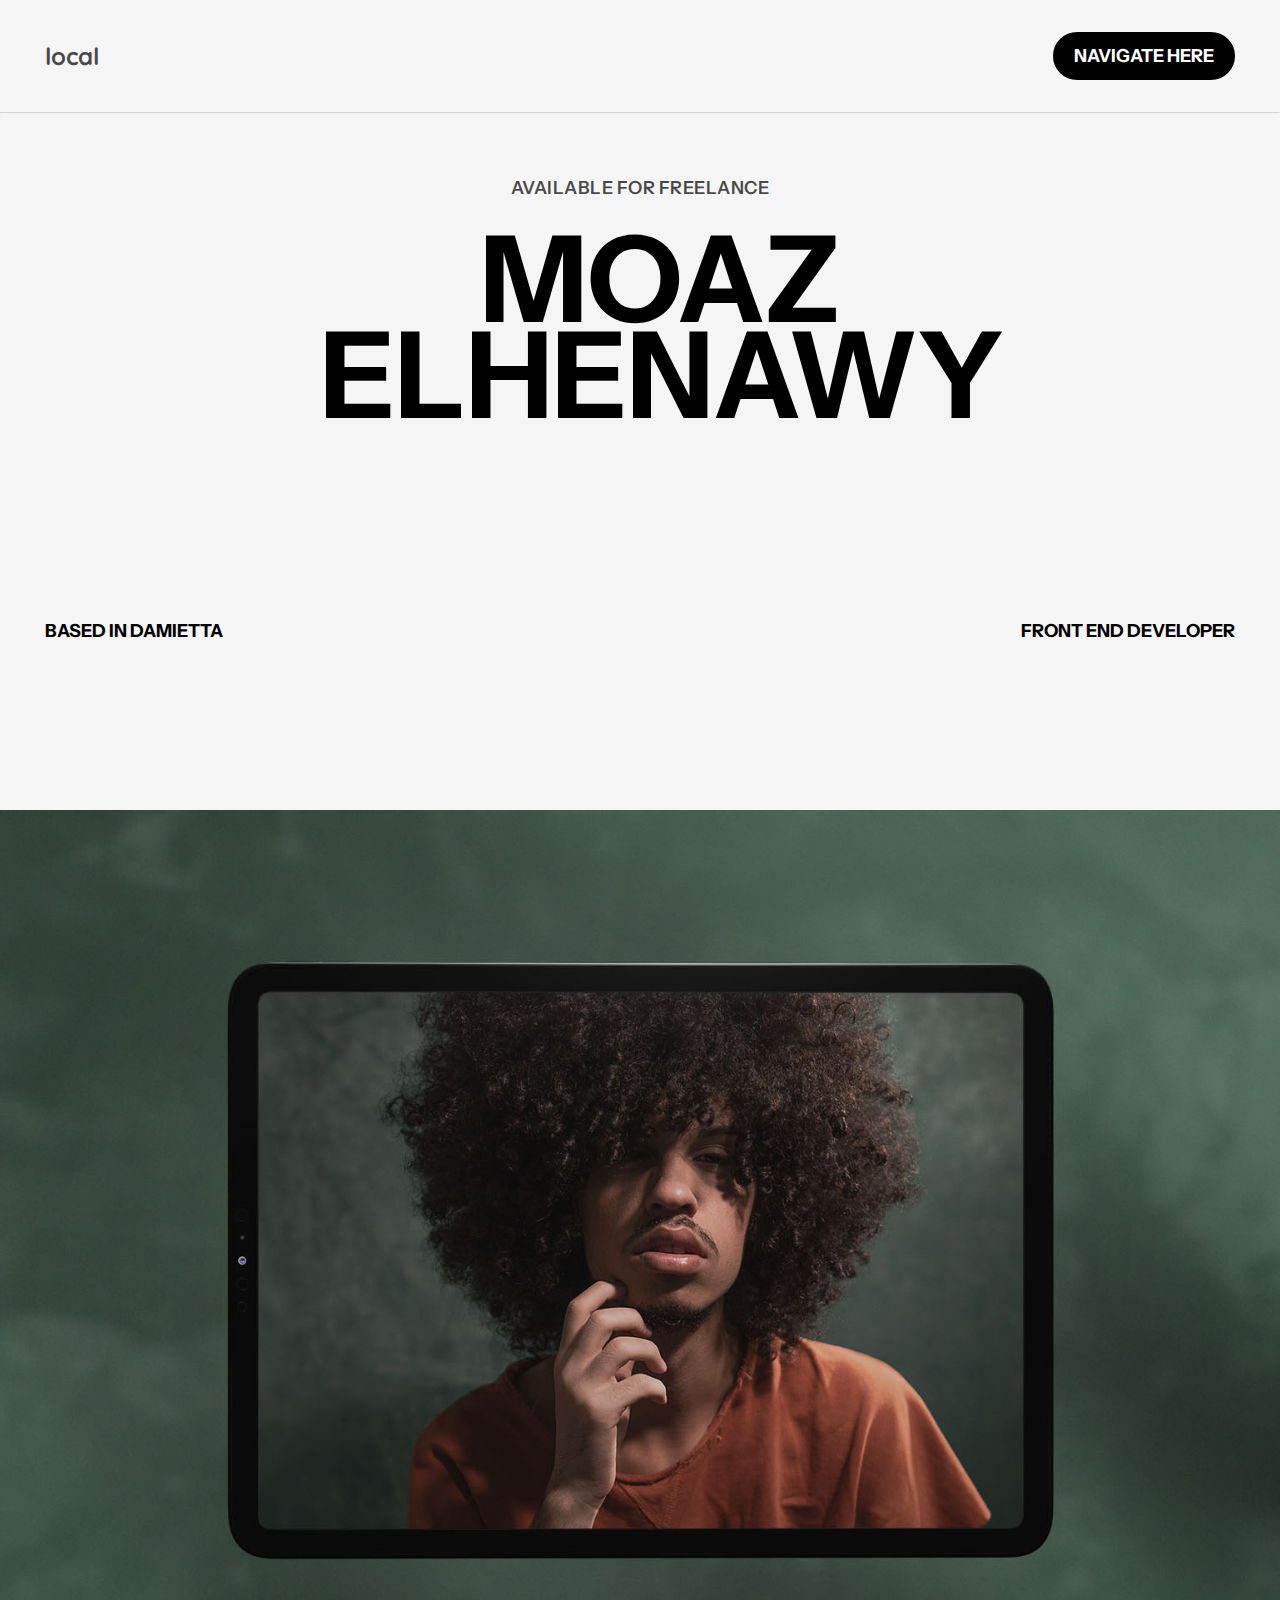
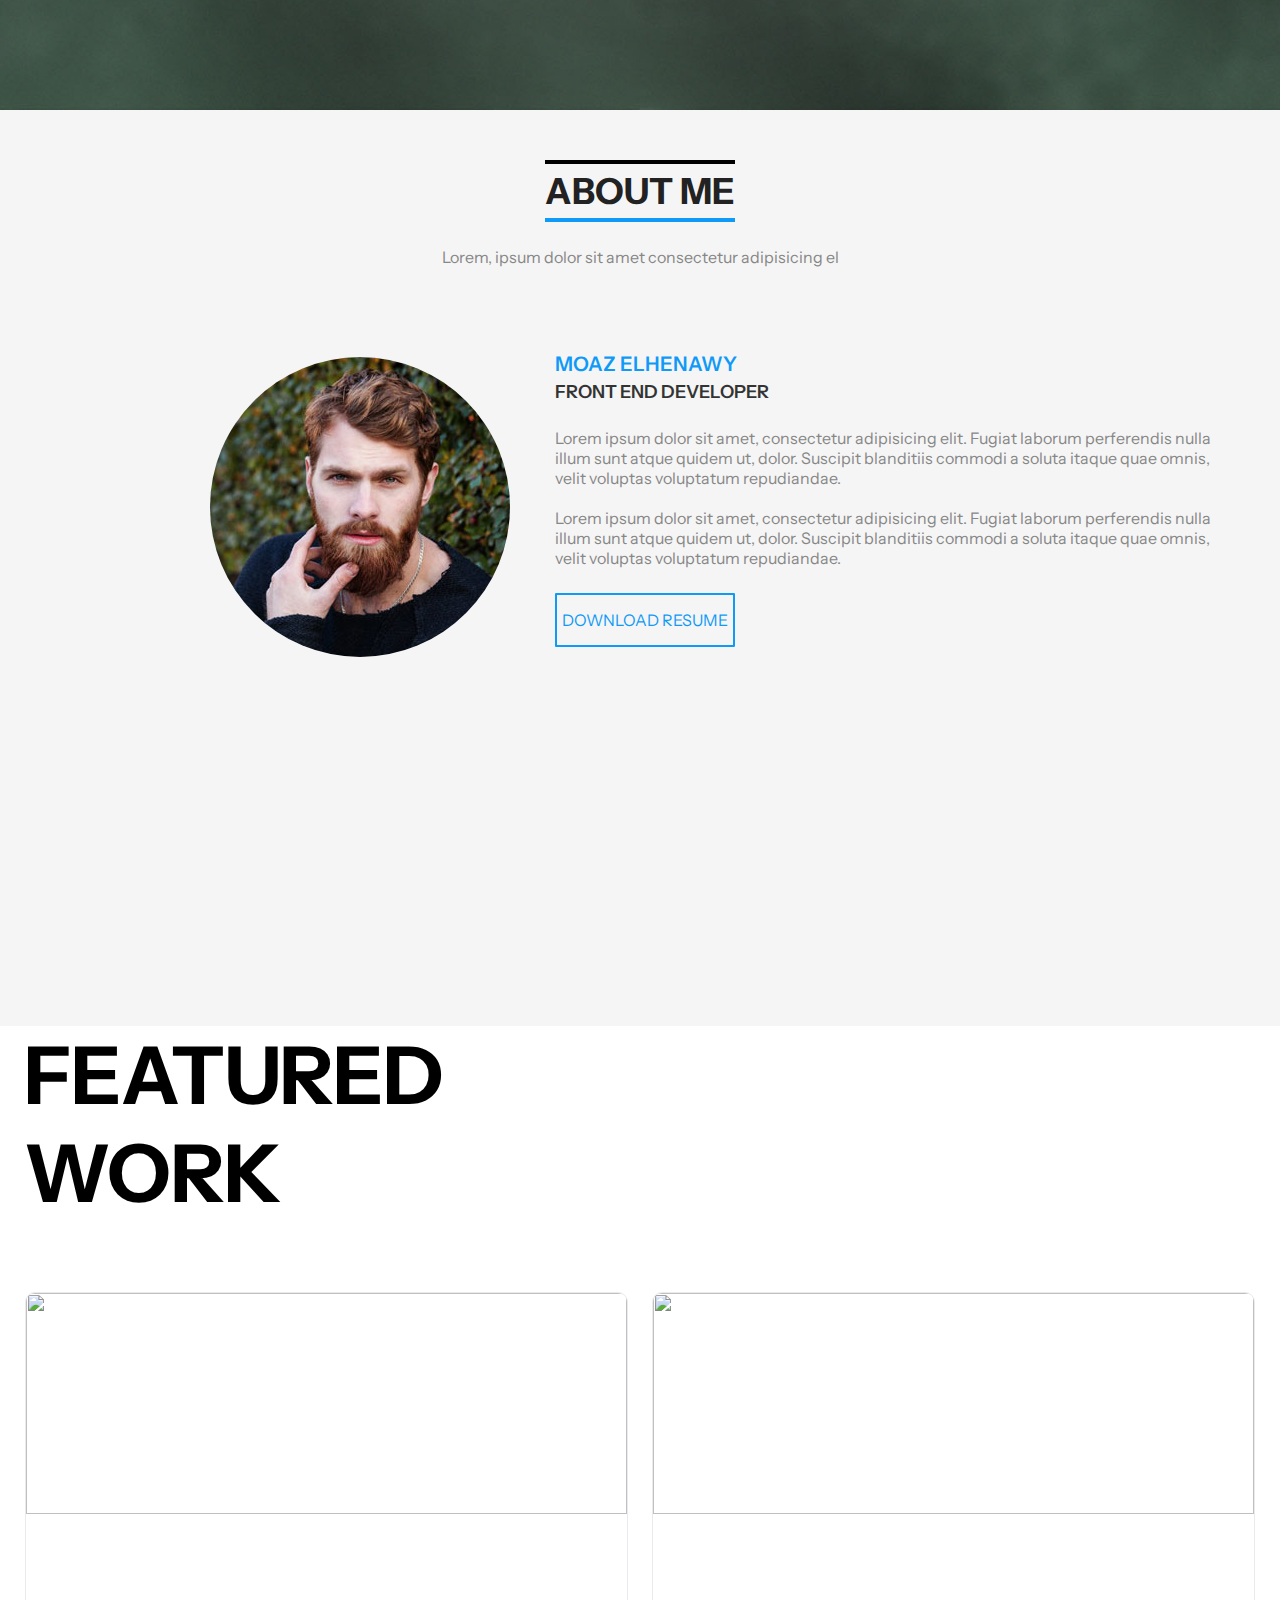
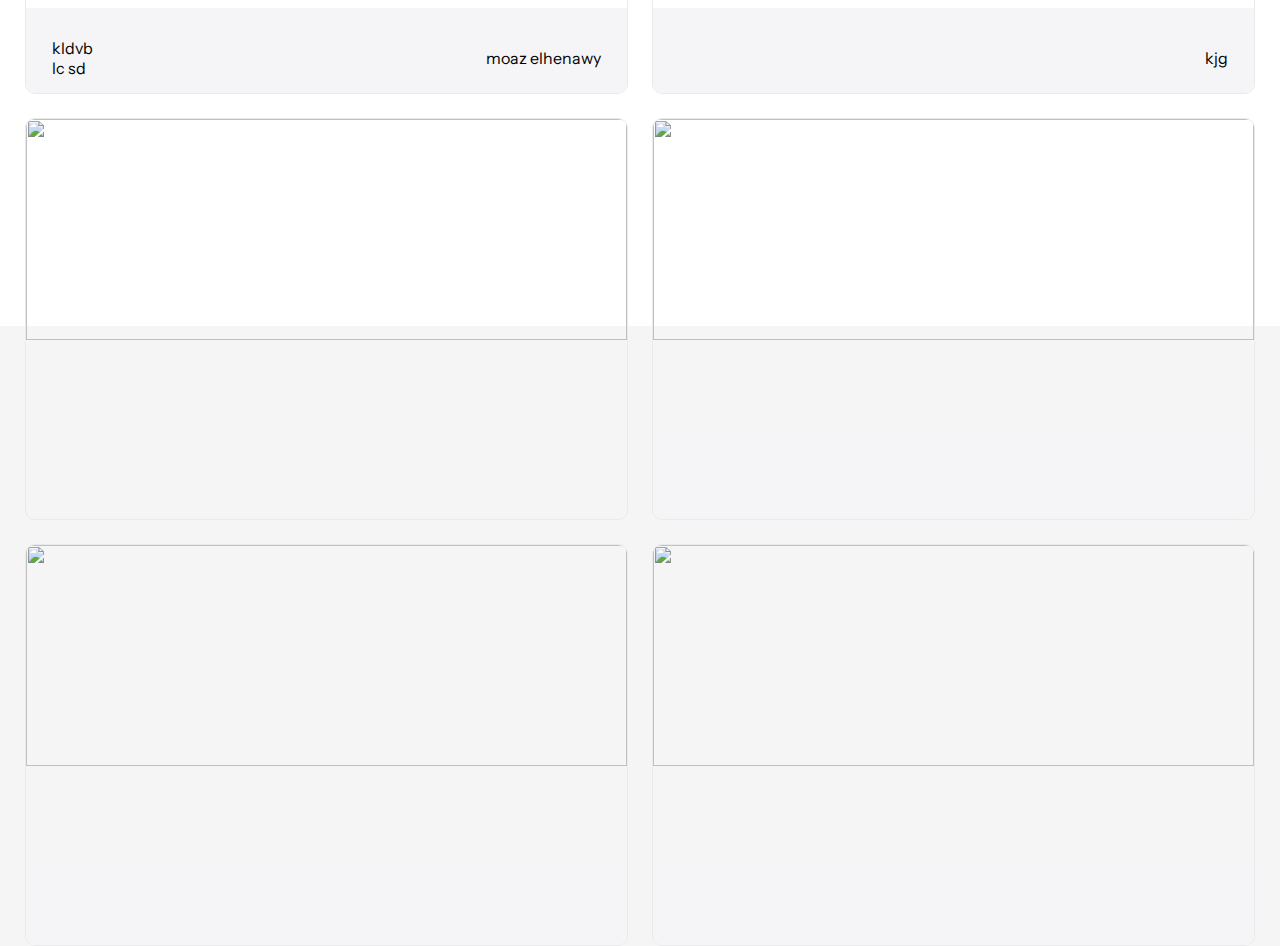
==== index.html @ 1db369d3 "semi-f-project" ====
<!DOCTYPE html>
<html lang="en">
<head>
    <meta charset="UTF-8">
    <meta name="viewport" content="width=device-width, initial-scale=1.0">
    <title>About Me </title>
    <link rel="stylesheet" href="main.css">
    <link rel="shortcut icon" href="">
    <link rel="stylesheet" href="https://cdnjs.cloudflare.com/ajax/libs/font-awesome/6.6.0/css/all.min.css" integrity="sha512-Kc323vGBEqzTmouAECnVceyQqyqdsSiqLQISBL29aUW4U/M7pSPA/gEUZQqv1cwx4OnYxTxve5UMg5GT6L4JJg==" crossorigin="anonymous" referrerpolicy="no-referrer" />
</head>
<body>
    <section class="main-section">
        <header>
            <nav>
                <div class="local">local</div>
                <div class="about">
                    <div class="contact-me" >
                        <a href="contact-me.html" target="_blank"></a>
                            <i class="fa-solid fa-envelope-open"></i>
                    </div>
                </div>
                <div class="nav-right">
                    <button>NAVIGATE HERE</button>
                </div>

            </nav>
        </header>
        <hr>

        <div class="intro">
                <p>AVAILABLE FOR FREELANCE</p>
                <div id="name"> moaz <span>elhenawy</span></div>
                
        </div>
        <div class="footer-main-section">
            <p>BASED IN DAMIETTA</p>
            <p>front end developer</p>
        </div>
    </section>

        <section class="first-img"></section>

        <section class="about-me-section">
            <div class="about-me">
                <h2>ABOUT ME</h2>
                <p>Lorem, ipsum dolor sit amet consectetur adipisicing el</p>
            </div>
        <div class="brief-container">
            <div class="my-photo">
                <img src="./resources/assets/images/me.jpg" alt="اعتبره انا علي ما تفرج">
            </div>
            <div class="brief">
                <h3>moaz elhenawy</h3>
                <h4>FRONT END DEVELOPER</h4>
                <br>
                <p>Lorem ipsum dolor sit amet, consectetur adipisicing elit. Fugiat laborum perferendis nulla illum sunt atque quidem ut, dolor. Suscipit blanditiis commodi a soluta itaque quae omnis, velit voluptas voluptatum repudiandae.</p>
                <br>
                <p>Lorem ipsum dolor sit amet, consectetur adipisicing elit. Fugiat laborum perferendis nulla illum sunt atque quidem ut, dolor. Suscipit blanditiis commodi a soluta itaque quae omnis, velit voluptas voluptatum repudiandae.</p>
                <a href="#">download resume</a>
            </div>
        </div>
        </section>
        <section class="portfolio-section">
            <h1>FEATURED WORK</h1>
            <div class="card-list">
                <div class="featured-card">
                    <div class="card">
                        <div class="card-img">
                        <img src="./resources/assets/images/view-happy-3d-man-using-tablet.jpg" alt="">
                        <div class="lf-container">
                            <div class="left">
                                <p class="title">kldvb</p>
                                <p class="subtitle">lc sd</p>
                            </div>
                            <div class="right">
                                <div class="data">
                                    moaz elhenawy 
                                </div>
                            </div>
                            </div>
                        </div>
                    </div>
                </div>
                <div class="featured-card">
                    <div class="card">
                        <div class="card-img">
                        <img src="./resources/assets/images/view-happy-3d-man-using-tablet.jpg" alt="">
                        <div class="lf-container">
                            <div class="left">
                                <p class="title"></p>
                                <p class="subtitle"></p>
                            </div>
                            <div class="right">
                                <div class="data">
                                    kjg
                                </div>
                            </div>
                            </div>
                        </div>
                    </div>
                </div>
                <div class="featured-card">
                    <div class="card">
                        <div class="card-img">
                        <img src="./resources/assets/images/view-happy-3d-man-using-tablet.jpg" alt="">
                        </div>
                    <div class="lf-container">
                        <div class="left">
                            <p class="title"></p>
                            <p class="subtitle"></p>
                        </div>
                        <div class="right">                                <div class="data"></div>
                        </div>
                        </div>
                    </div>
                </div>
                <div class="featured-card">
                    <div class="card">
                        <div class="card-img">
                        <img src="./resources/assets/images/view-happy-3d-man-using-tablet.jpg" alt="">
                        <div class="lf-container">
                            <div class="left">
                                <p class="title"></p>
                                <p class="subtitle"></p>
                            </div>
                            <div class="right">
                                <div class="data">

                                </div>
                            </div>
                            </div>
                        </div>
                    </div>
                </div>
                <div class="featured-card">
                    <div class="card">
                        <div class="card-img">
                        <img src="./resources/assets/images/view-happy-3d-man-using-tablet.jpg" alt="">
                        <div class="lf-container">
                            <div class="left">
                                <p class="title"></p>
                                <p class="subtitle"></p>
                            </div>
                            <div class="right">
                                <div class="data">

                                </div>
                            </div>
                            </div>
                        </div>
                    </div>
                </div>
                <div class="featured-card">
                    <div class="card">
                        <div class="card-img">
                        <img src="./resources/assets/images/view-happy-3d-man-using-tablet.jpg" alt="">
                        <div class="lf-container">
                            <div class="left">
                                <p class="title"></p>
                                <p class="subtitle"></p>
                            </div>
                            <div class="right">
                                <div class="data">

                                </div>
                            </div>
                            </div>
                        </div>
                    </div>
                </div>
            </div>
        </section>

    <footer></footer>
</body>
</html>
---- main.css ----
@import url('https://fonts.googleapis.com/css2?family=Instrument+Sans:ital,wght@0,400..700;1,400..700&family=Montserrat+Alternates:ital,wght@0,100;0,200;0,300;0,400;0,500;0,600;0,700;0,800;0,900;1,100;1,200;1,300;1,400;1,500;1,600;1,700;1,800;1,900&display=swap');

@import url('https://fonts.googleapis.com/css2?family=Instrument+Sans:ital,wght@0,400..700;1,400..700&family=Montserrat+Alternates:ital,wght@0,100;0,200;0,300;0,400;0,500;0,600;0,700;0,800;0,900;1,100;1,200;1,300;1,400;1,500;1,600;1,700;1,800;1,900&family=Quicksand:wght@300..700&display=swap');
*{
    margin: 0;
    padding: 0;
    box-sizing: border-box;
    font-family: "Instrument Sans", sans-serif;
}
body{
    background: #f5f5f5;
    /* height: 600vh; */
}
header{
    border-bottom: color(black) 1px solid;
}
nav{
    display: flex;
    justify-content: space-between;
    align-items: center;
    padding: 0 45px;
    height: 7rem;
    }

nav .local{
    cursor: pointer;
    opacity:70%;
    color: rgb(0, 0, 0);
    font-size: 1.5rem;
    font-family: "Quicksand", sans-serif;
    color: black;
    font-weight: bold;
}
nav .local :hover{
    cursor: pointer;
}
hr{
    opacity:35%;
    color: rgb(165, 158, 158);
}
nav .contact-me{
    padding-left: 2rem;
    font-size: 2rem;
    color: black;
    font-weight: bold;
}
nav .contact-me :hover{
    cursor: pointer;
    animation: about 1.5s ;
    -webkit-animation: about 1.5s ;
}
@keyframes about {
    0%{
        transform: rotate(0deg);
        -webkit-transform: rotate(0deg);
        -moz-transform: rotate(0deg);
        -ms-transform: rotate(0deg);
        -o-transform: rotate(0deg);
}
    100%{
        transform: rotate(360deg);
        -webkit-transform: rotate(360deg);
        -moz-transform: rotate(360deg);
        -ms-transform: rotate(360deg);
        -o-transform: rotate(360deg);
}
}
nav button{
    text-decoration: none;
    font-size: 18px;
    color: #ffffff;
    background: black;
    display: inline-flex;
    align-items: center;
    border-radius: 40px;
    text-transform: uppercase;
    position: relative;
    font-weight: 700;
    line-height: 20px;
    padding: 12px 19px;
    overflow: hidden;
    z-index: 1;
    border: 2px solid black;

}
nav button:hover{
    cursor: pointer;
    background: white;
    color: black;
    transition: 1s;
    -webkit-transition: 1s;
    -moz-transition: 1s;
    -ms-transition: 1s;
    -o-transition: 1s;
}

.main-section{
    height:90vh;
    width: 100%;
}
.intro{
    font-family: "Quicksand", sans-serif;
    display: flex;
    flex-direction: column;
    justify-content: center;
    align-items: center;
    padding-bottom: 220px;
    padding-top:4rem ;
}

.intro p{   
    padding-bottom: 0.5rem;
    display: flex;
    justify-content: center;
    align-items: center;
    text-transform: uppercase;
    opacity:70%;
    color: rgb(0, 0, 0);
    font-size: 18px;
    letter-spacing: 0.5px;
    line-height: 20px;
    font-weight: 600;
}

/* .intro p::before{
    position: absolute;
    top: 50;
    left: 50;
    transform: translate(-150%,-10%);
    content: "";
    background-color: rgb(0, 184, 3);
    height: 0.75rem;
    width: 0.75rem;
    border-radius:100% ;
    -webkit-border-radius:100% ;
    -moz-border-radius:100% ;
    -ms-border-radius:100% ;
    -o-border-radius:100% ;
    -webkit-transform: translate(-150%,-10%);
    -moz-transform: translate(-150%,-10%);
    -ms-transform: translate(-150%,-10%);
    -o-transform: translate(-150%,-10%);
}
.intro p::after{
    animation: onlineAnim 1s infinite linear;
    display: block;
    content: '';
    position: absolute;
    left:612.38px;
    top: 264.1px;
    width: 12px;
    height: 12px;
    border-radius: 50%;
    display: block;
    background: #00b803;
} */
@keyframes onlineAnim {
    0% {
        transform: scale(1.1);
        opacity: 1;
        -webkit-transform: scale(1.1);
        -moz-transform: scale(1.1);
        -ms-transform: scale(1.1);
        -o-transform: scale(1.1);
}
    
    100% {
        transform: scale(1.5);
        opacity: 0;
    }
}
.intro #name{
    width:25% ;
    flex-wrap: wrap;
    display: flex;
    font-size: 120px;
    font-weight: bolder;
    text-transform: uppercase;
    position: relative;
}
.intro span{
    position: absolute;
    top: 6rem;
    left: -10rem;
}
.footer-main-section{
    display: flex;
    margin-top: 120rem;
    padding-inline: 45px ;
    justify-content: space-between;
    align-items: center;
    font-size: large;
    font-weight: bold;
    text-transform: uppercase;
    margin-top:3rem;
}

.first-img{
    height: 100vh;
    background: url(/resources/assets/images/hero-1.jpg);
    background-size: cover;
    background-position: center;
    background-repeat: no-repeat;
    display: flex;
    align-items: center;
    justify-content: center;
}

.about-me-section{
    height: 100vh;
}
.about-me{
    display: flex;
    flex-direction: column;
    justify-content: center;
    align-items: center;
    padding-top: 50px;
    padding-inline: 45px ;
    font-size: large;
    font-weight: bold;
    text-transform: uppercase;
}
.about-me h2{
    border-bottom: 4px solid #109af7;
    border-top: 4px solid #000;
    display: inline-block;
    font-size: 36px;
    color: #222;
    margin-bottom: 15px;
    margin-top: 0;
    padding: 5px 0;;
}
.about-me p{
    margin-bottom: 75px;
    margin-top: 10px;
    text-transform: none;
    font-size: 16px;
    font-weight: 400;
    opacity: 75;
    color: rgb(135, 135, 135);
}
.brief-container{
    display: flex;
    align-items: center;
    justify-content: center;
}
.my-photo{
    display: flex;
    justify-content: flex-start;
    margin-top: 15px;
    margin-left: 13rem;
}
.my-photo img{
    max-width: 100%;
    border-radius: 50%;
    -webkit-border-radius: 50%;
    -moz-border-radius: 50%;
    -ms-border-radius: 50%;
    -o-border-radius: 50%;
}
.brief{
    width: 60%;
    padding-inline: 45px ;
    display: flex;
    justify-content: flex-start;
    align-items: flex-start;
    flex-wrap: wrap;
    flex-direction: column;
}
.brief h3{
    font-size: 20px;
    font-weight: 600;
    margin-bottom: 5px;
    margin-top: 0;
    text-transform: uppercase;
    color: #109af7;
}
.brief h4{
    font-size: 18px;
    font-weight: 600;
    margin-bottom: 5px;
    margin-top: 0;
    text-transform: uppercase;
    color: rgb(51, 51, 51);
}
.brief p{
    font-size: 16px;
    font-weight: 400;
    text-transform: none;
    color: rgb(135, 135, 135);
    opacity: 75;
}
.brief a{
    text-decoration: none;
    background: transparent;
    border: 2px solid #109af7;
    border-radius: 1px;
    color: #109af7;
    font-size: 16px;
    font-weight: 400;
    padding: 15px 5px;
    text-transform: uppercase;
    -webkit-transition: .3s;
    transition: .3s;
    margin-top: 25px;
}
.brief a:hover{
    background: #109af7;
    color: #fff
}


.portfolio-section{
    background: #fff;
    height: 100vh;
}

.portfolio-section h1{
    width: 25%;
    padding-inline-start: 1.5rem;
    margin-top: 1rem;
    font-size: 5rem;
    font-weight:900;
}
.card-list{
    display: grid;
    grid-template-columns: repeat(2, 1fr);
    gap: 24px;
    height: min-content;
    overflow: hidden;
    padding: 70px 25px 0;
    position: relative;
    width: 100%;
    z-index: 1;
}
.card{
    height: 240px;
    margin-bottom: 10rem;

}
.featured-card{
    cursor: pointer;
    border-radius: 10px;
    position: relative;
    overflow: hidden;
    border: 1px solid #eaeaec;
}
.card-img{
    height: 450px;
    overflow: hidden;
    position: relative;
}
.card-img img{
    display: block;
    width: 100%;
    height: 70%;
    object-fit: cover;
    transition: .5s;
    -webkit-transition: .5s;
}
.lf-container{
    background: #f5f5f7;
    padding: 0 26px 0 26px;
    height: 100px;
    display: flex;
    align-items: center;
    justify-content: space-between;
}





@media (max-width: 760px)  {
    .main-section{
        height: 50vh;
    }
    nav .local{
        padding-inline: 2rem;
        opacity:70%;
        color: rgb(0, 0, 0);
        font-size: 2rem;
        font-family: "Quicksand", sans-serif;
        color: black;
        font-weight: bold;
    }
    .nav-right{
        visibility: hidden;
    }
    .intro p{
        font-size: 1rem;
        font-weight: bold;
        text-align: center;
        padding-top:3rem ;
    }
    nav .contact-me{
        font-size: 1.75rem;
        color: black;
        font-weight: bold;
        padding-inline: 10rem;
    }
    .intro{
        padding-inline: 0.5rem;
        padding-top:0rem ;
    }
    .intro #name{
        width:100% ;
        flex-wrap: wrap;
        display: flex;
        justify-content: center;
        align-items: center;
        font-size: 50px;
        font-weight: bold;
        text-transform: uppercase;
        position: relative;
    }
    .intro span{
        position: absolute;
        top: 4rem;
        left:4.5rem;
    }
    
    nav .R{
        visibility: hidden;
    }
    .footer-main-section{
        visibility: hidden;
    }
    .first-img{
        height: 60vh;
        width: 92%;
        transform: translateX(1.3rem);
        background-size: cover;
        background-position: center;
        background-repeat: no-repeat;
        display: flex;
        align-items: center;
        justify-content: center;
        border-radius: 25px;
        -webkit-border-radius: 25px;
        -moz-border-radius: 25px;
        -ms-border-radius: 25px;
        -o-border-radius: 25px;
        -webkit-transform: translateX(1.3rem);
        -moz-transform: translateX(1.3rem);
        -ms-transform: translateX(1.3rem);
        -o-transform: translateX(1.3rem);
}
.about-me-section{
    height: 150vh;
}
.about-me{
    display: flex;
    flex-direction: column;
    justify-content: center;
    align-items: center;
    padding-top: 50px;
    padding-inline: 45px ;
    font-size: large;
    font-weight: bold;
    text-transform: uppercase;
}
.about-me h2{
    border-bottom: 4px solid #109af7;
    border-top: 4px solid #000;
    display: inline-block;
    font-size: 36px;
    color: #222;
    margin-bottom: 15px;
    margin-top: 0;
    padding: 5px 0;;
}
.about-me p{
    margin-bottom: 3rem;
    padding-top: 10px;
    text-transform: none;
    font-size: 16px;
    font-weight: 400;
    opacity: 75;
    color: rgb(135, 135, 135);
}
.brief-container{
    display: block;
    align-items: flex-start;
    justify-content: flex-start;
    flex-wrap: wrap;
}
.my-photo{
    display: flex;
    justify-content: center;
    margin-top: 0px;
    margin-bottom: 0rem;
    margin-left: 0rem;
    margin-bottom: 2rem;
}
.my-photo img{
    max-width: 100%;
    border-radius: 50%;
    -webkit-border-radius: 50%;
    -moz-border-radius: 50%;
    -ms-border-radius: 50%;
    -o-border-radius: 50%;
}
.brief{
    width: 100%;
    padding-inline: 15px ;
    display: flex;
    justify-content: flex-start;
    align-items: flex-start;
    flex-wrap: wrap;
    flex-direction: column;
}
.brief h3{
    font-size: 20px;
    font-weight: 600;
    margin-bottom: 5px;
    margin-top: 0;
    text-transform: uppercase;
    color: #109af7;
}
.brief h4{
    font-size: 18px;
    font-weight: 600;
    margin-bottom: 5px;
    margin-top: 0;
    text-transform: uppercase;
    color: rgb(51, 51, 51);
}
.brief p{
    font-size: 16px;
    font-weight: 400;
    text-transform: none;
    color: rgb(135, 135, 135);
    opacity: 75;
}
.brief a{
    text-decoration: none;
    background: transparent;
    border: 2px solid #109af7;
    border-radius: 1px;
    color: #109af7;
    font-size: 16px;
    font-weight: 400;
    padding: 15px 5px;
    text-transform: uppercase;
    -webkit-transition: .3s;
    transition: .3s;
    margin-top: 25px;
}
.portfolio-section h1{
    display: flex;
    justify-content: center;
    align-items: center;
    width: 100%;
    padding-top: 0px;
    padding-inline: 45px ;
    font-size: 2rem;
    font-weight: bolder;
}
}

@media (max-width: 1024){
    

}
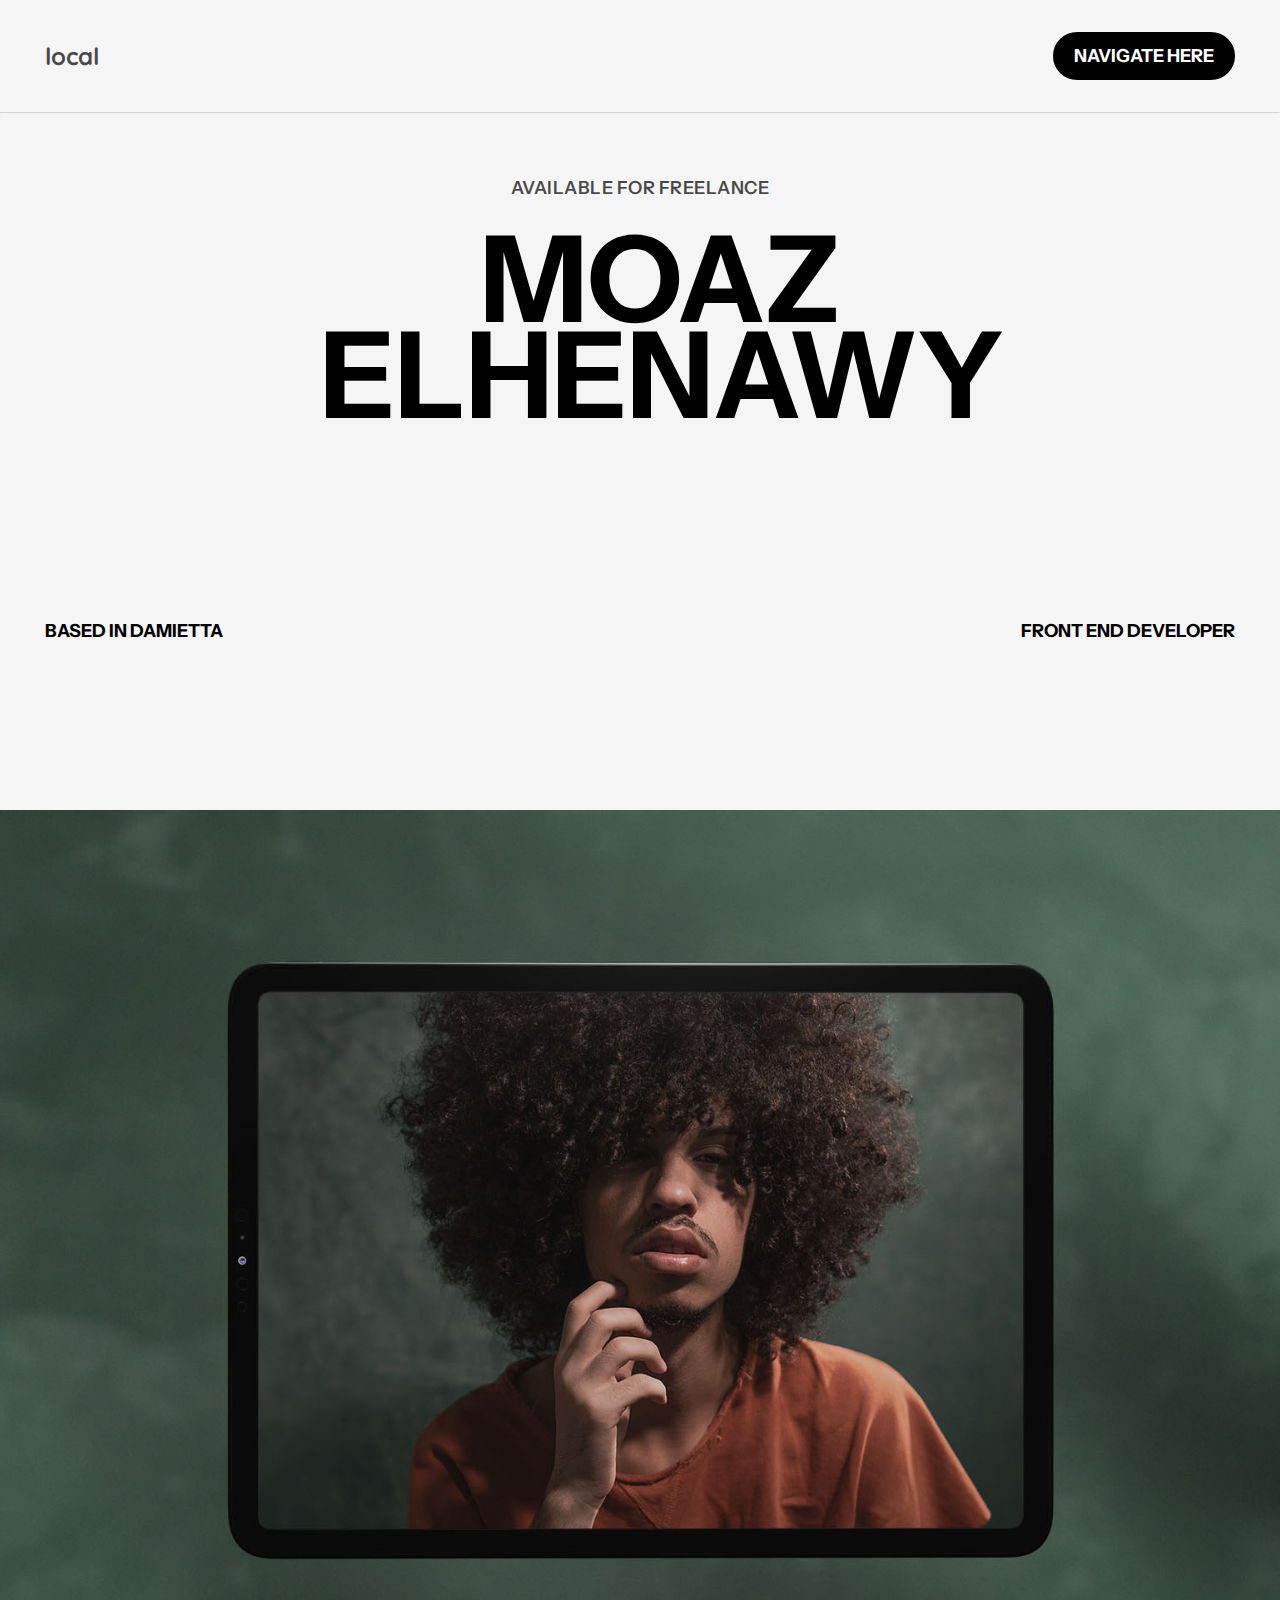
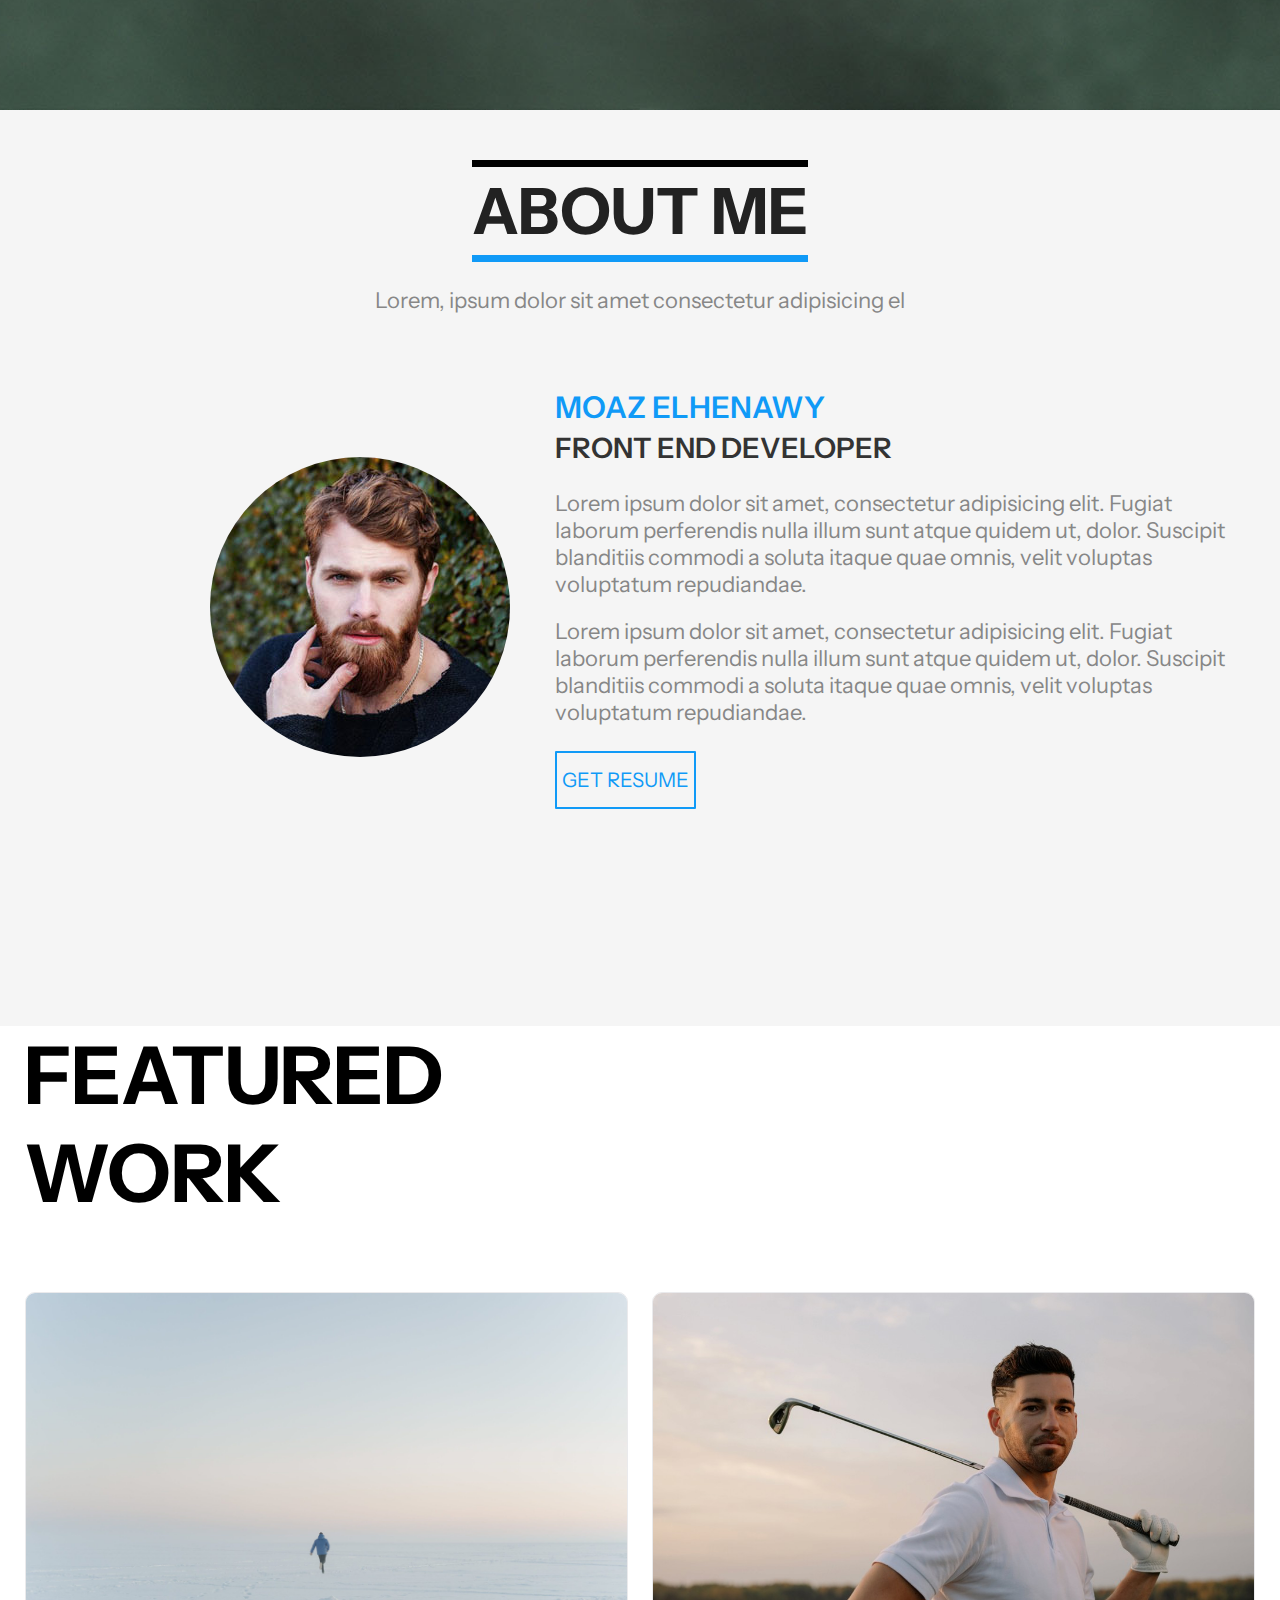
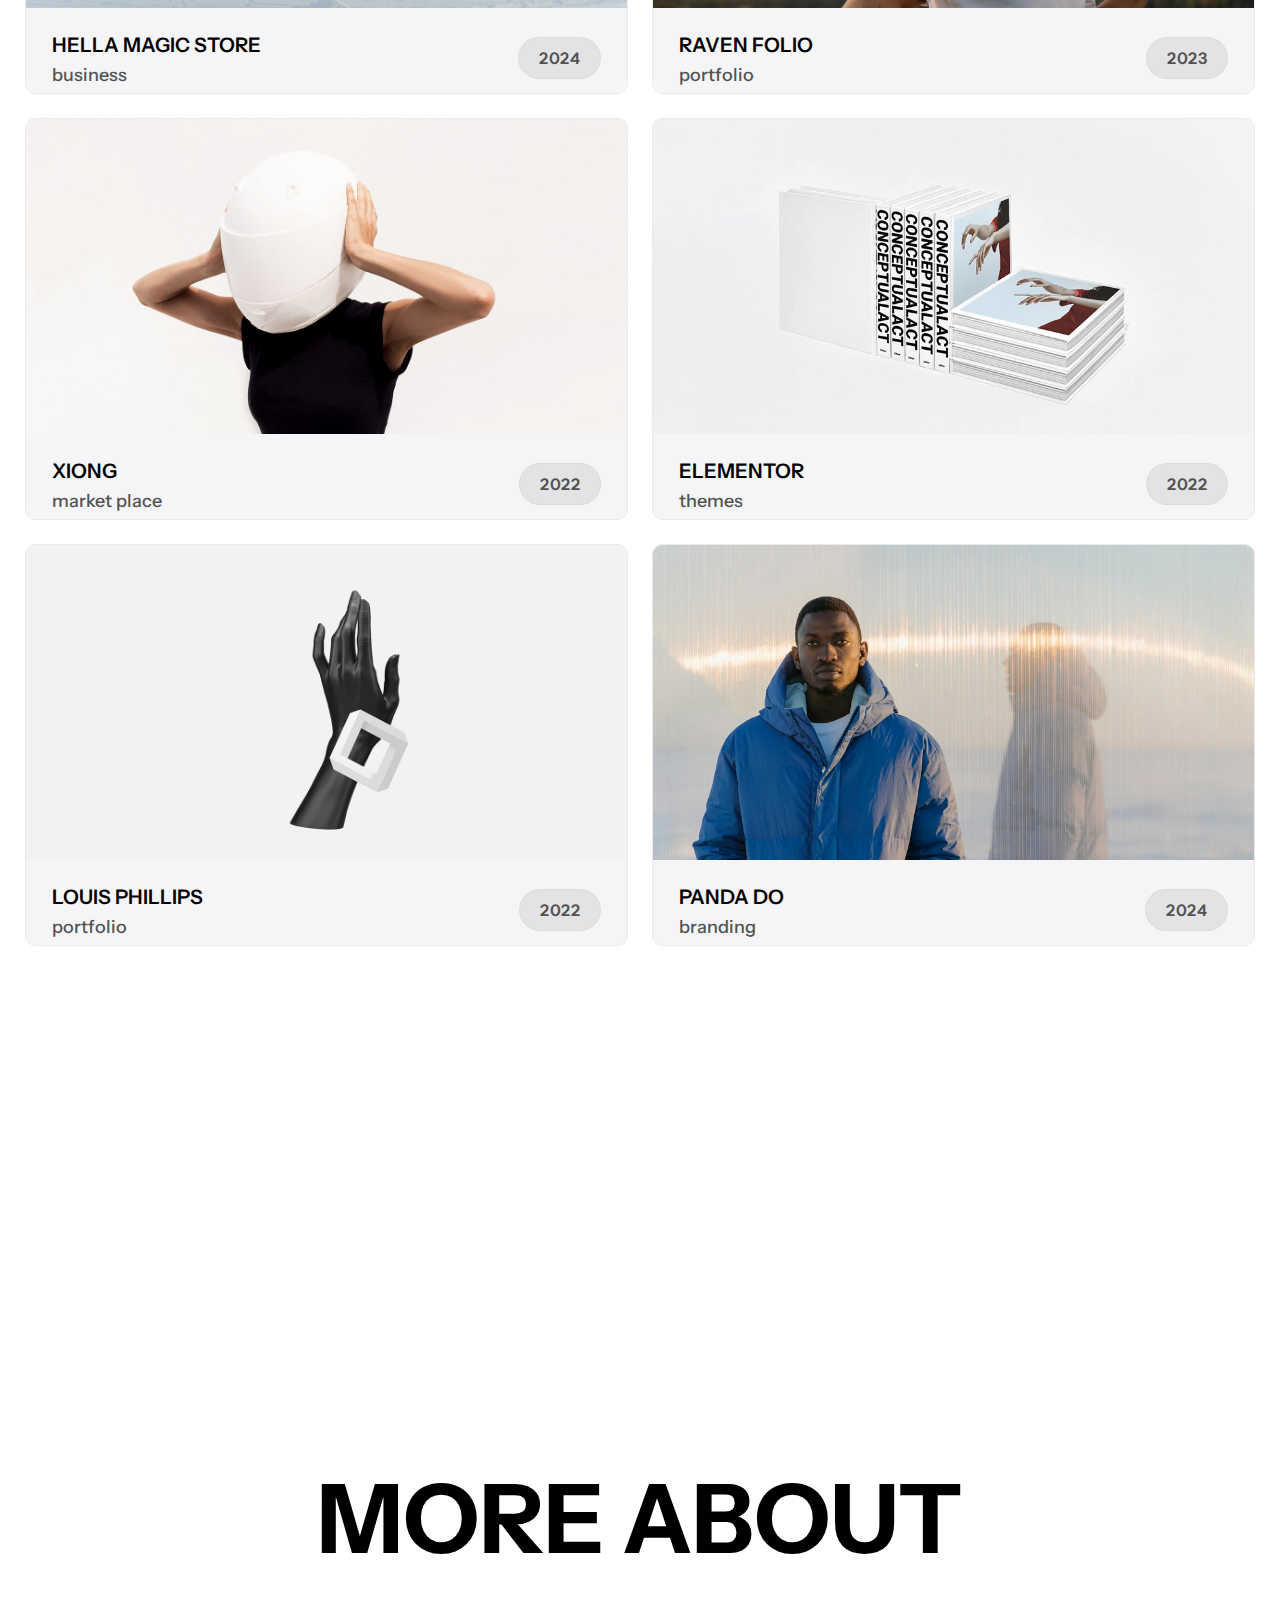
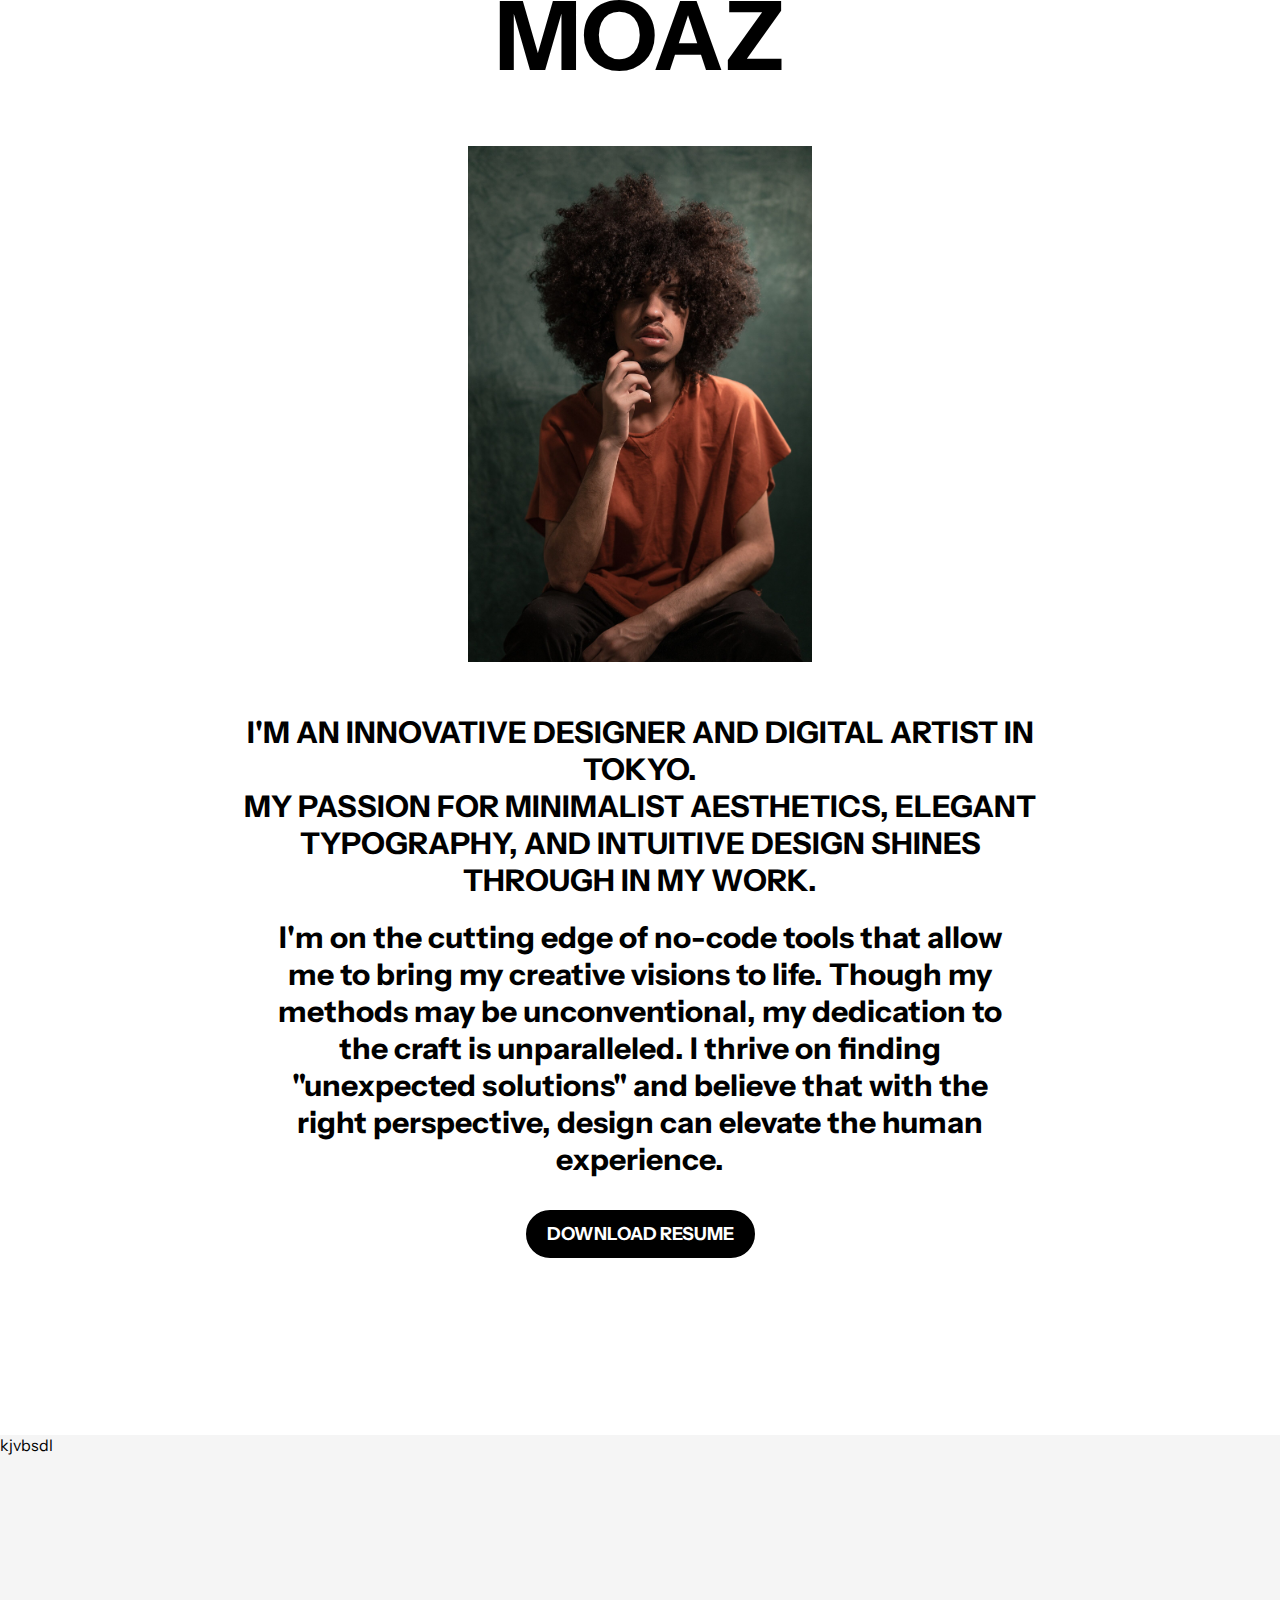
==== commit b0a68ecf: "2simi-f" ====
--- a/index.html
+++ b/index.html
@@ -56,7 +56,7 @@
                 <p>Lorem ipsum dolor sit amet, consectetur adipisicing elit. Fugiat laborum perferendis nulla illum sunt atque quidem ut, dolor. Suscipit blanditiis commodi a soluta itaque quae omnis, velit voluptas voluptatum repudiandae.</p>
                 <br>
                 <p>Lorem ipsum dolor sit amet, consectetur adipisicing elit. Fugiat laborum perferendis nulla illum sunt atque quidem ut, dolor. Suscipit blanditiis commodi a soluta itaque quae omnis, velit voluptas voluptatum repudiandae.</p>
-                <a href="#">download resume</a>
+                <a href="#more">get resume</a>
             </div>
         </div>
         </section>
@@ -66,111 +66,142 @@
                 <div class="featured-card">
                     <div class="card">
                         <div class="card-img">
-                        <img src="./resources/assets/images/view-happy-3d-man-using-tablet.jpg" alt="">
-                        <div class="lf-container">
-                            <div class="left">
-                                <p class="title">kldvb</p>
-                                <p class="subtitle">lc sd</p>
-                            </div>
-                            <div class="right">
-                                <div class="data">
-                                    moaz elhenawy 
-                                </div>
-                            </div>
-                            </div>
-                        </div>
-                    </div>
-                </div>
-                <div class="featured-card">
-                    <div class="card">
-                        <div class="card-img">
-                        <img src="./resources/assets/images/view-happy-3d-man-using-tablet.jpg" alt="">
-                        <div class="lf-container">
-                            <div class="left">
-                                <p class="title"></p>
-                                <p class="subtitle"></p>
-                            </div>
-                            <div class="right">
-                                <div class="data">
-                                    kjg
-                                </div>
-                            </div>
-                            </div>
-                        </div>
-                    </div>
-                </div>
-                <div class="featured-card">
-                    <div class="card">
-                        <div class="card-img">
-                        <img src="./resources/assets/images/view-happy-3d-man-using-tablet.jpg" alt="">
-                        </div>
-                    <div class="lf-container">
-                        <div class="left">
-                            <p class="title"></p>
-                            <p class="subtitle"></p>
-                        </div>
-                        <div class="right">                                <div class="data"></div>
-                        </div>
-                        </div>
-                    </div>
-                </div>
-                <div class="featured-card">
-                    <div class="card">
-                        <div class="card-img">
-                        <img src="./resources/assets/images/view-happy-3d-man-using-tablet.jpg" alt="">
-                        <div class="lf-container">
-                            <div class="left">
-                                <p class="title"></p>
-                                <p class="subtitle"></p>
-                            </div>
-                            <div class="right">
-                                <div class="data">
-
-                                </div>
-                            </div>
-                            </div>
-                        </div>
-                    </div>
-                </div>
-                <div class="featured-card">
-                    <div class="card">
-                        <div class="card-img">
-                        <img src="./resources/assets/images/view-happy-3d-man-using-tablet.jpg" alt="">
-                        <div class="lf-container">
-                            <div class="left">
-                                <p class="title"></p>
-                                <p class="subtitle"></p>
-                            </div>
-                            <div class="right">
-                                <div class="data">
-
-                                </div>
-                            </div>
-                            </div>
-                        </div>
-                    </div>
-                </div>
-                <div class="featured-card">
-                    <div class="card">
-                        <div class="card-img">
-                        <img src="./resources/assets/images/view-happy-3d-man-using-tablet.jpg" alt="">
-                        <div class="lf-container">
-                            <div class="left">
-                                <p class="title"></p>
-                                <p class="subtitle"></p>
-                            </div>
-                            <div class="right">
-                                <div class="data">
-
-                                </div>
-                            </div>
-                            </div>
-                        </div>
-                    </div>
-                </div>
-            </div>
-        </section>
-
-    <footer></footer>
+                        <img src="./resources/assets/images/work-1-scaled.jpeg" alt="">
+                        <div class="lf-container">
+                            <div class="left">
+                                <p class="title">hella magic store </p>
+                                <p class="subtitle">business</p>
+                            </div>
+                            <div class="right">
+                                <div class="date">
+                                    2024 
+                                </div>
+                            </div>
+                            </div>
+                        </div>
+                    </div>
+                </div>
+                <div class="featured-card">
+                    <div class="card">
+                        <div class="card-img">
+                        <img src="./resources/assets/images/work-2.jpeg" alt="">
+                        <div class="lf-container">
+                            <div class="left">
+                                <p class="title">raven folio</p>
+                                <p class="subtitle">portfolio</p>
+                            </div>
+                            <div class="right">
+                                <div class="date">
+                                    2023
+                                </div>
+                            </div>
+                            </div>
+                        </div>
+                    </div>
+                </div>
+                <div class="featured-card">
+                    <div class="card">
+                        <div class="card-img">
+                        <img src="./resources/assets/images/work-3-14.jpeg" alt="">
+                        <div class="lf-container">
+                            <div class="left">
+                                <p class="title">xiong </p>
+                                <p class="subtitle">market place</p>
+                            </div>
+                            <div class="right">
+                                <div class="date">
+                                    2022
+                                </div>
+                            </div>
+                            </div>
+                        </div>
+                    </div>
+                </div>
+                <div class="featured-card">
+                    <div class="card">
+                        <div class="card-img">
+                        <img src="./resources/assets/images/work-4.jpeg" alt="">
+                        <div class="lf-container">
+                            <div class="left">
+                                <p class="title">elementor </p>
+                                <p class="subtitle">themes</p>
+                            </div>
+                            <div class="right">
+                                <div class="date">
+                                    2022
+                                </div>
+                            </div>
+                            </div>
+                        </div>
+                    </div>
+                </div>
+                <div class="featured-card">
+                    <div class="card">
+                        <div class="card-img">
+                        <img src="./resources/assets/images/work-5.jpeg" alt="">
+                        <div class="lf-container">
+                            <div class="left">
+                                <p class="title">louis phillips</p>
+                                <p class="subtitle">portfolio</p>
+                            </div>
+                            <div class="right">
+                                <div class="date">
+                                    2022
+                                </div>
+                            </div>
+                            </div>
+                        </div>
+                    </div>
+                </div>
+                <div class="featured-card">
+                    <div class="card">
+                        <div class="card-img">
+                        <img src="./resources/assets/images/work-6.jpeg" alt="">
+                        <div class="lf-container">
+                            <div class="left">
+                                <p class="title">panda do</p>
+                                <p class="subtitle">branding</p>
+                            </div>
+                            <div class="right">
+                                <div class="date">
+                                    2024
+                                </div>
+                            </div>
+                            </div>
+                        </div>
+                    </div>
+                </div>
+            </div>
+        </section>
+        <section class="more-about-me">
+            <div class="header">
+                <p id="more"> more about </p>
+                <p>moaz </p>
+                <div class="second">
+                    <div class="img-box">
+                        <div class="img">
+                            <img src="./resources/assets/images/portfolio1-scaled-1.jpg" alt="">
+                        </div>
+                    </div>
+                    <div class="text-box">
+                        <h4>
+                            I'M AN INNOVATIVE DESIGNER AND DIGITAL ARTIST IN TOKYO.
+                            
+                            <br >
+                            MY PASSION FOR MINIMALIST AESTHETICS, ELEGANT TYPOGRAPHY,
+                            AND INTUITIVE DESIGN SHINES THROUGH IN MY WORK.
+                        </h4>
+                            <br>
+                        <h5>
+                            I'm on the cutting edge of no-code tools that allow me to bring my creative visions to life. Though my methods may be unconventional, my dedication to the craft is unparalleled. I thrive on finding "unexpected solutions" and believe that with the right perspective, design can elevate the human experience.
+                        </h5>
+                        <button > download resume</button>
+                    </div>
+                </div>
+            </div>
+        </section>
+        <section class="footer">
+            kjvbsdl
+        </section>
 </body>
 </html> --- a/main.css
+++ b/main.css
@@ -197,7 +197,7 @@
 
 .first-img{
     height: 100vh;
-    background: url(/resources/assets/images/hero-1.jpg);
+    background: url(hero-1.jpg);
     background-size: cover;
     background-position: center;
     background-repeat: no-repeat;
@@ -221,10 +221,10 @@
     text-transform: uppercase;
 }
 .about-me h2{
-    border-bottom: 4px solid #109af7;
-    border-top: 4px solid #000;
+    border-bottom: 7px solid #109af7;
+    border-top: 7px solid #000;
     display: inline-block;
-    font-size: 36px;
+    font-size:4rem;
     color: #222;
     margin-bottom: 15px;
     margin-top: 0;
@@ -234,7 +234,7 @@
     margin-bottom: 75px;
     margin-top: 10px;
     text-transform: none;
-    font-size: 16px;
+    font-size: 22px;
     font-weight: 400;
     opacity: 75;
     color: rgb(135, 135, 135);
@@ -268,7 +268,7 @@
     flex-direction: column;
 }
 .brief h3{
-    font-size: 20px;
+    font-size: 30px;
     font-weight: 600;
     margin-bottom: 5px;
     margin-top: 0;
@@ -276,7 +276,7 @@
     color: #109af7;
 }
 .brief h4{
-    font-size: 18px;
+    font-size: 28px;
     font-weight: 600;
     margin-bottom: 5px;
     margin-top: 0;
@@ -284,7 +284,7 @@
     color: rgb(51, 51, 51);
 }
 .brief p{
-    font-size: 16px;
+    font-size: 22px;
     font-weight: 400;
     text-transform: none;
     color: rgb(135, 135, 135);
@@ -296,7 +296,7 @@
     border: 2px solid #109af7;
     border-radius: 1px;
     color: #109af7;
-    font-size: 16px;
+    font-size: 20px;
     font-weight: 400;
     padding: 15px 5px;
     text-transform: uppercase;
@@ -312,7 +312,7 @@
 
 .portfolio-section{
     background: #fff;
-    height: 100vh;
+    height: 226vh;
 }
 
 .portfolio-section h1{
@@ -366,12 +366,120 @@
     align-items: center;
     justify-content: space-between;
 }
-
-
-
-
-
-@media (max-width: 760px)  {
+.lf-container .left .title{
+    font-size: 20px;
+    margin: 0 0 6px;
+    line-height: 28px;
+    color: black;
+    font-weight: 600;
+    letter-spacing: 0;
+    text-transform: uppercase;
+}
+.lf-container .left .subtitle{
+    margin: 0;
+    font-size: 18px;
+    color: rgb(82, 82, 82);
+    line-height: 20px;
+    letter-spacing: 0;
+    font-weight: 500;
+}
+.lf-container .right .date{
+    font-size: 16px;
+    display: block;
+    letter-spacing: 0.5px;
+    font-weight: 600;
+    line-height: 20px;
+    margin: 0;
+    border-radius: 30px;
+    color:rgb(82, 82, 82);
+    background: rgba(0, 0, 0, 0.07);
+    border: 1px solid rgba(0, 0, 0, 0.04);
+    padding: 10px 20px;
+}
+
+
+.more-about-me{
+    background: #fff;
+    height: 175vh;
+}
+.more-about-me .header p{
+    display: flex;
+    flex-wrap: wrap;
+    justify-content: center;
+    font-size: 6rem;
+    font-weight: bold;
+    text-transform: uppercase;
+}
+.more-about-me .second{
+    display: flex;
+    flex-direction: column;
+    justify-content: center;
+    align-items: center;
+    text-align: center;
+}
+.more-about-me .img-box{
+    height: 516px;
+    margin-top: 3.25rem;
+    border-radius: 300px;
+}
+.more-about-me .img-box .img{
+    width: 100%;
+    height: 100%;
+}
+.more-about-me .img-box img{
+    display: block;
+    width: 100%;
+    height: 100%;
+}
+.text-box h4{
+    margin-top: 3.25rem;
+padding-inline: 15rem;
+    display: flex;
+    flex-wrap: wrap;
+    justify-content: center;
+    font-size: 30px;
+}
+.text-box h5{
+    padding-inline: 17rem;
+    display: flex;
+    flex-wrap: wrap;
+    justify-content: center;
+    font-size: 30px;
+}
+.text-box button{
+    text-decoration: none;
+    font-size: 18px;
+    color: #ffffff;
+    background: black;
+    display: inline-flex;
+    align-items: center;
+    border-radius: 40px;
+    text-transform: uppercase;
+    position: relative;
+    font-weight: 700;
+    line-height: 20px;
+    padding: 12px 19px;
+    overflow: hidden;
+    z-index: 1;
+    border: 2px solid black;
+    margin-top: 2rem;
+}
+.text-box button:hover{
+    cursor: pointer;
+    background: white;
+    color: black;
+    transition: 1s;
+    -webkit-transition: 1s;
+    -moz-transition: 1s;
+    -ms-transition: 1s;
+    -o-transition: 1s;
+}
+
+.footer{
+    height: 100vh;
+}
+
+@media (max-width: 809px)  {
     .main-section{
         height: 50vh;
     }
@@ -547,22 +655,85 @@
     transition: .3s;
     margin-top: 25px;
 }
+.portfolio-section{
+    height: 333vh;
+    width: 100%;
+}
 .portfolio-section h1{
     display: flex;
     justify-content: center;
     align-items: center;
     width: 100%;
-    padding-top: 0px;
+    padding-top: 4rem;
     padding-inline: 45px ;
-    font-size: 2rem;
+    font-size: 3rem;
     font-weight: bolder;
 }
-}
-
-@media (max-width: 1024){
-    
-
-}
-
-
-
+.card-list{
+    grid-template-columns: repeat(1, 1fr);
+}
+.card{
+    height: 240px;
+    margin-bottom: 10rem;
+
+}
+.featured-card{
+    width: 100%;
+    cursor: pointer;
+    border-radius: 10px;
+    position: relative;
+    overflow: hidden;
+    border: 1px solid #eaeaec;
+}
+.card-img{
+    height: 450px;
+    overflow: hidden;
+    position: relative;
+}
+.card-img img{
+    display: block;
+    width: 100%;
+    height: 70%;
+    object-fit: cover;
+    transition: .5s;
+    -webkit-transition: .5s;
+    -moz-transition: .5s;
+    -ms-transition: .5s;
+    -o-transition: .5s;
+}
+.more-about-me{
+    background: #fff;
+    height: 250vh;
+}
+.more-about-me .header p{
+    font-size: 40px;
+    letter-spacing: -1.3px;
+    line-height: 30px;
+    gap: 16px;
+}
+.more-about-me .header #more{
+    margin-bottom: 10px;
+}
+.more-about-me .img-box{
+    height: 516px;
+    margin-top: 6rem;
+    border-radius: 300px;
+}
+.text-box h4{
+    margin-top: 3.25rem;
+    padding-inline: 2rem;
+    display: flex;
+    flex-wrap: wrap;
+    justify-content: center;
+    font-size: 24px;
+    line-height: 28px;
+}
+.text-box h5{
+    padding-inline: 2rem;
+    display: flex;
+    flex-wrap: wrap;
+    justify-content: center;
+    font-size: 24px;
+    line-height: 28px;
+}
+}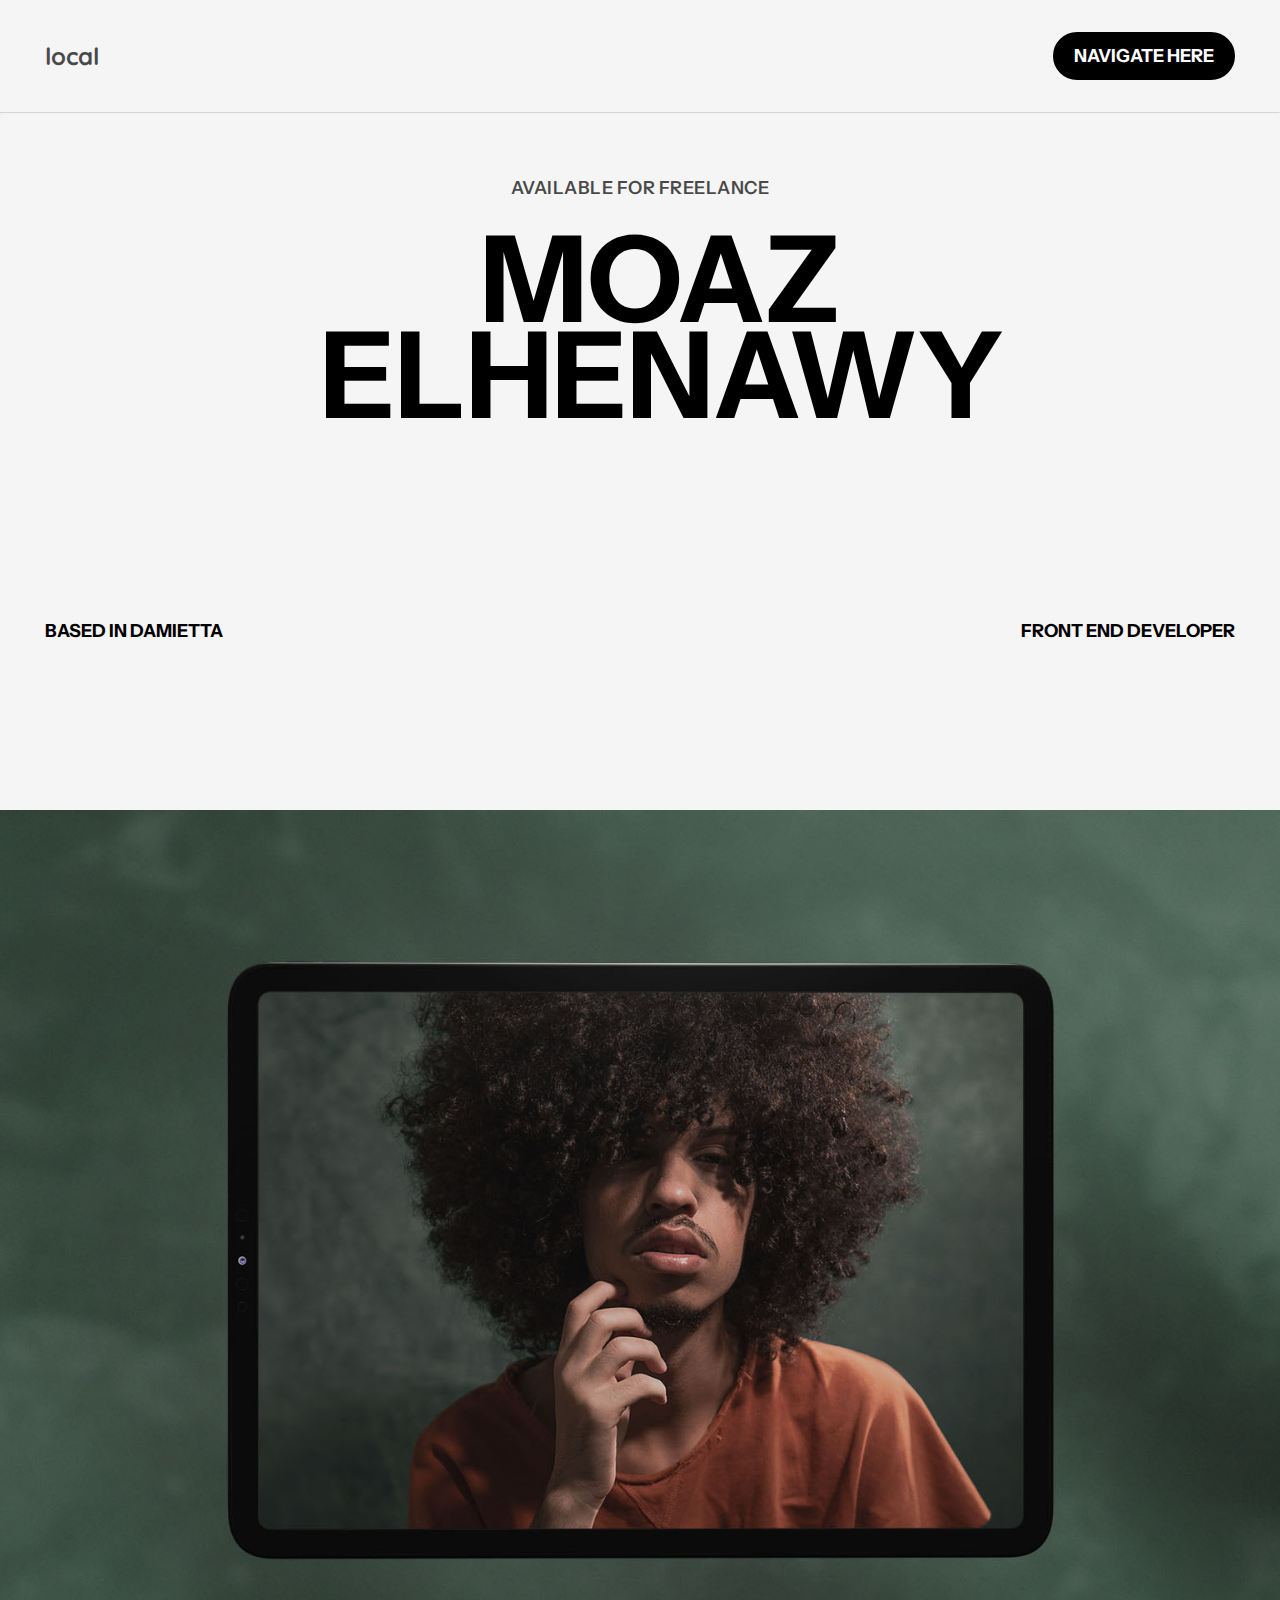
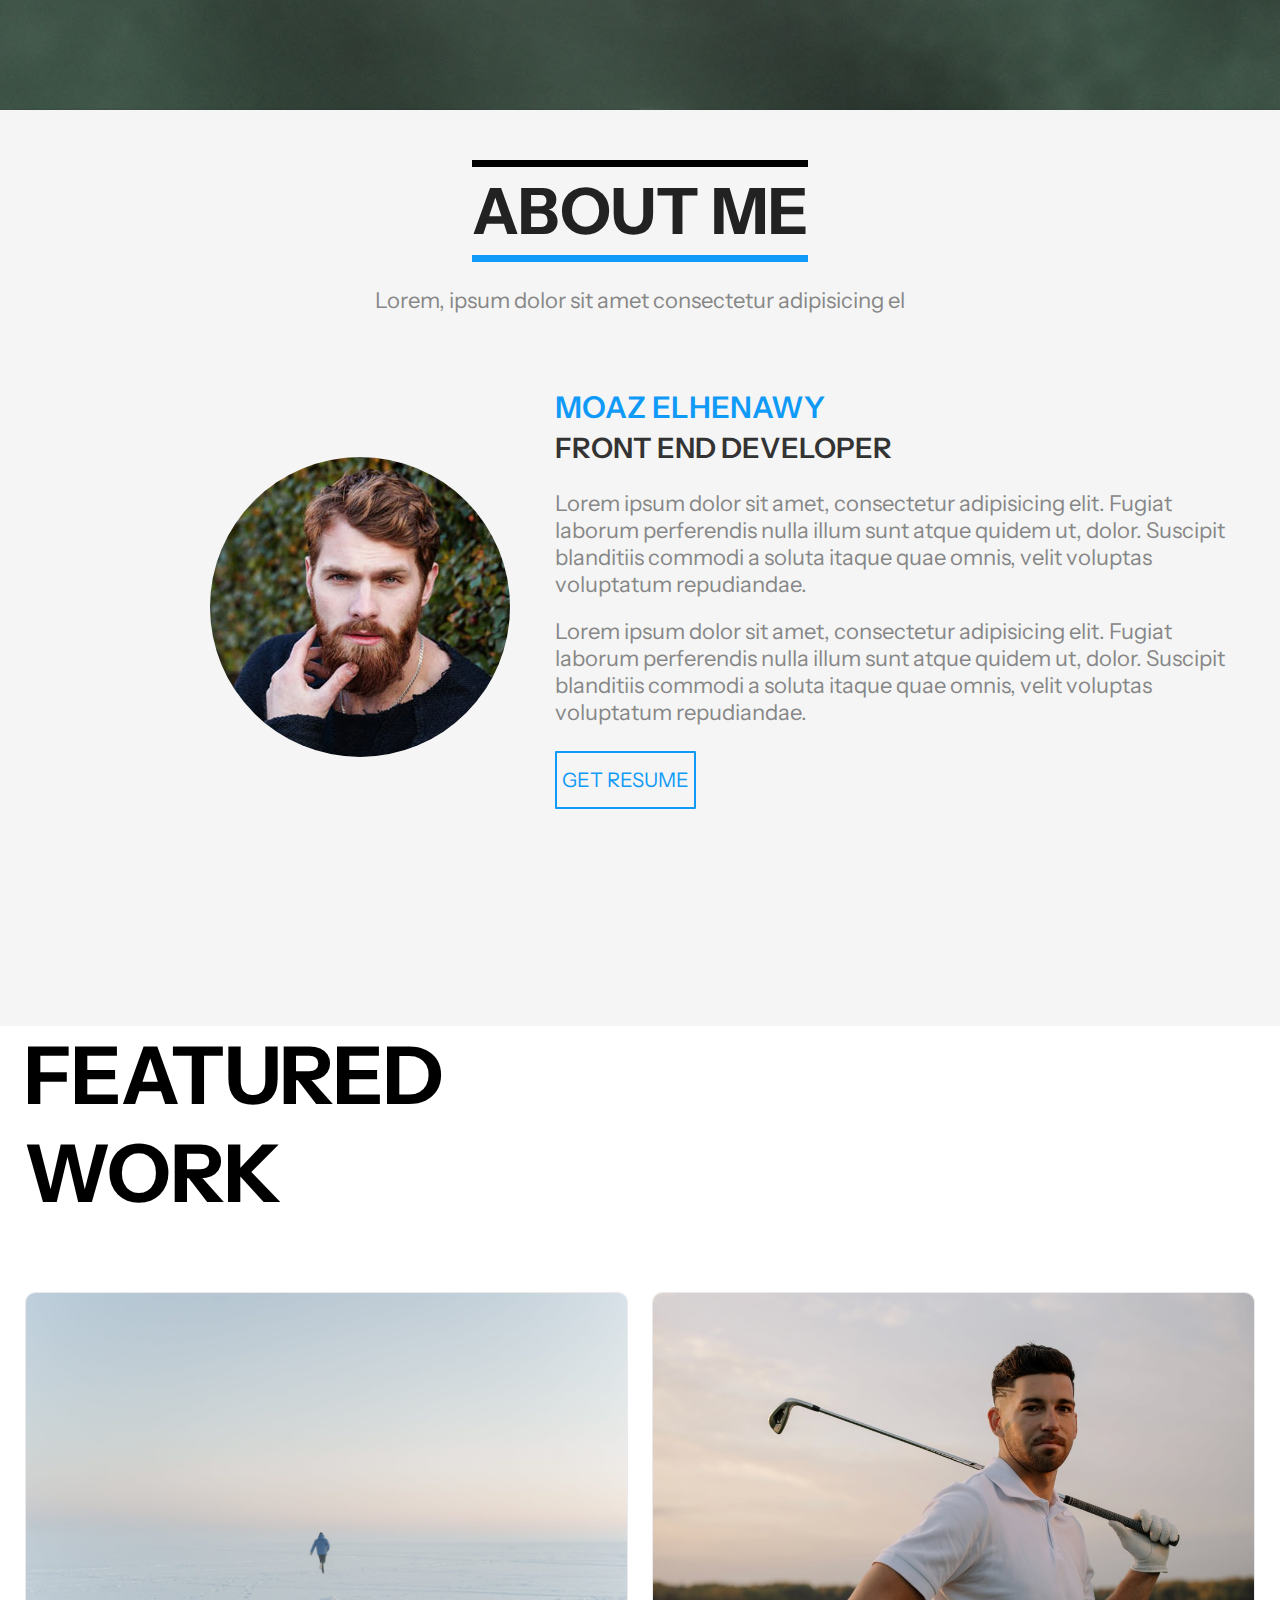
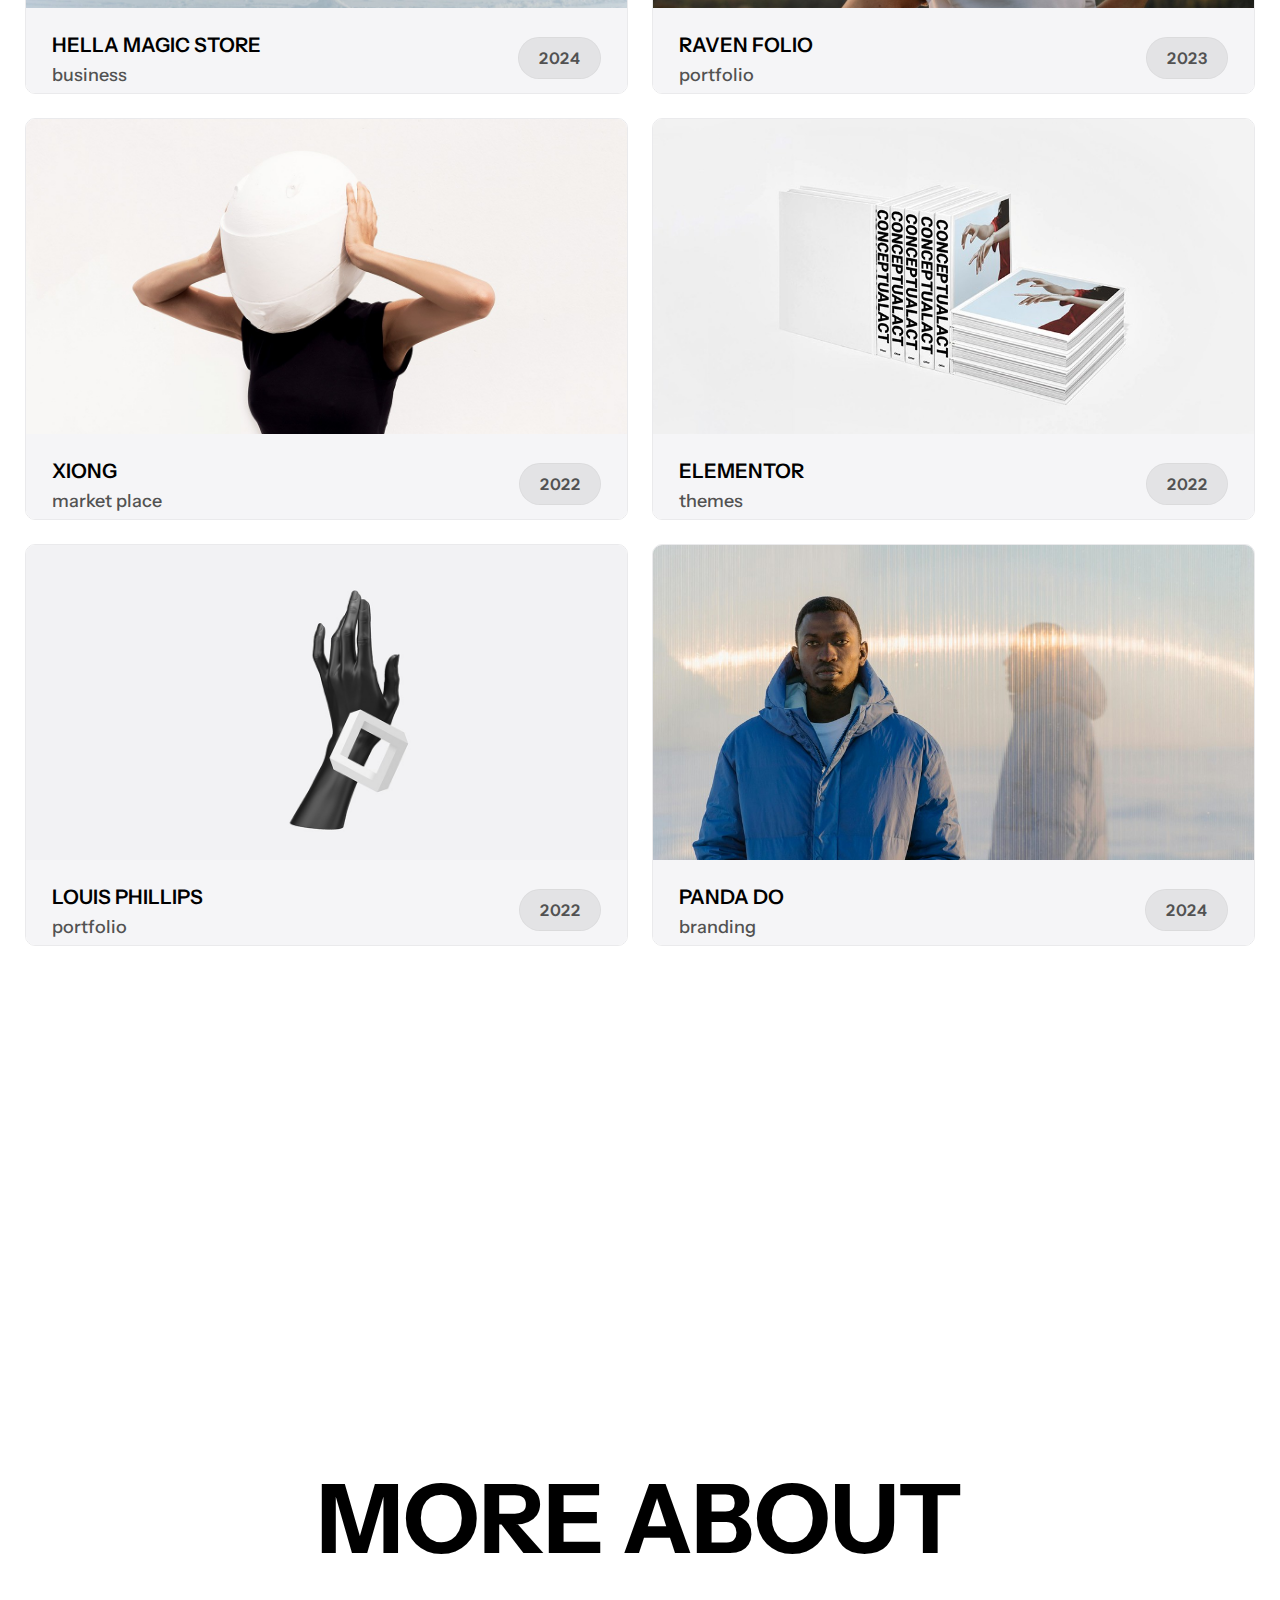
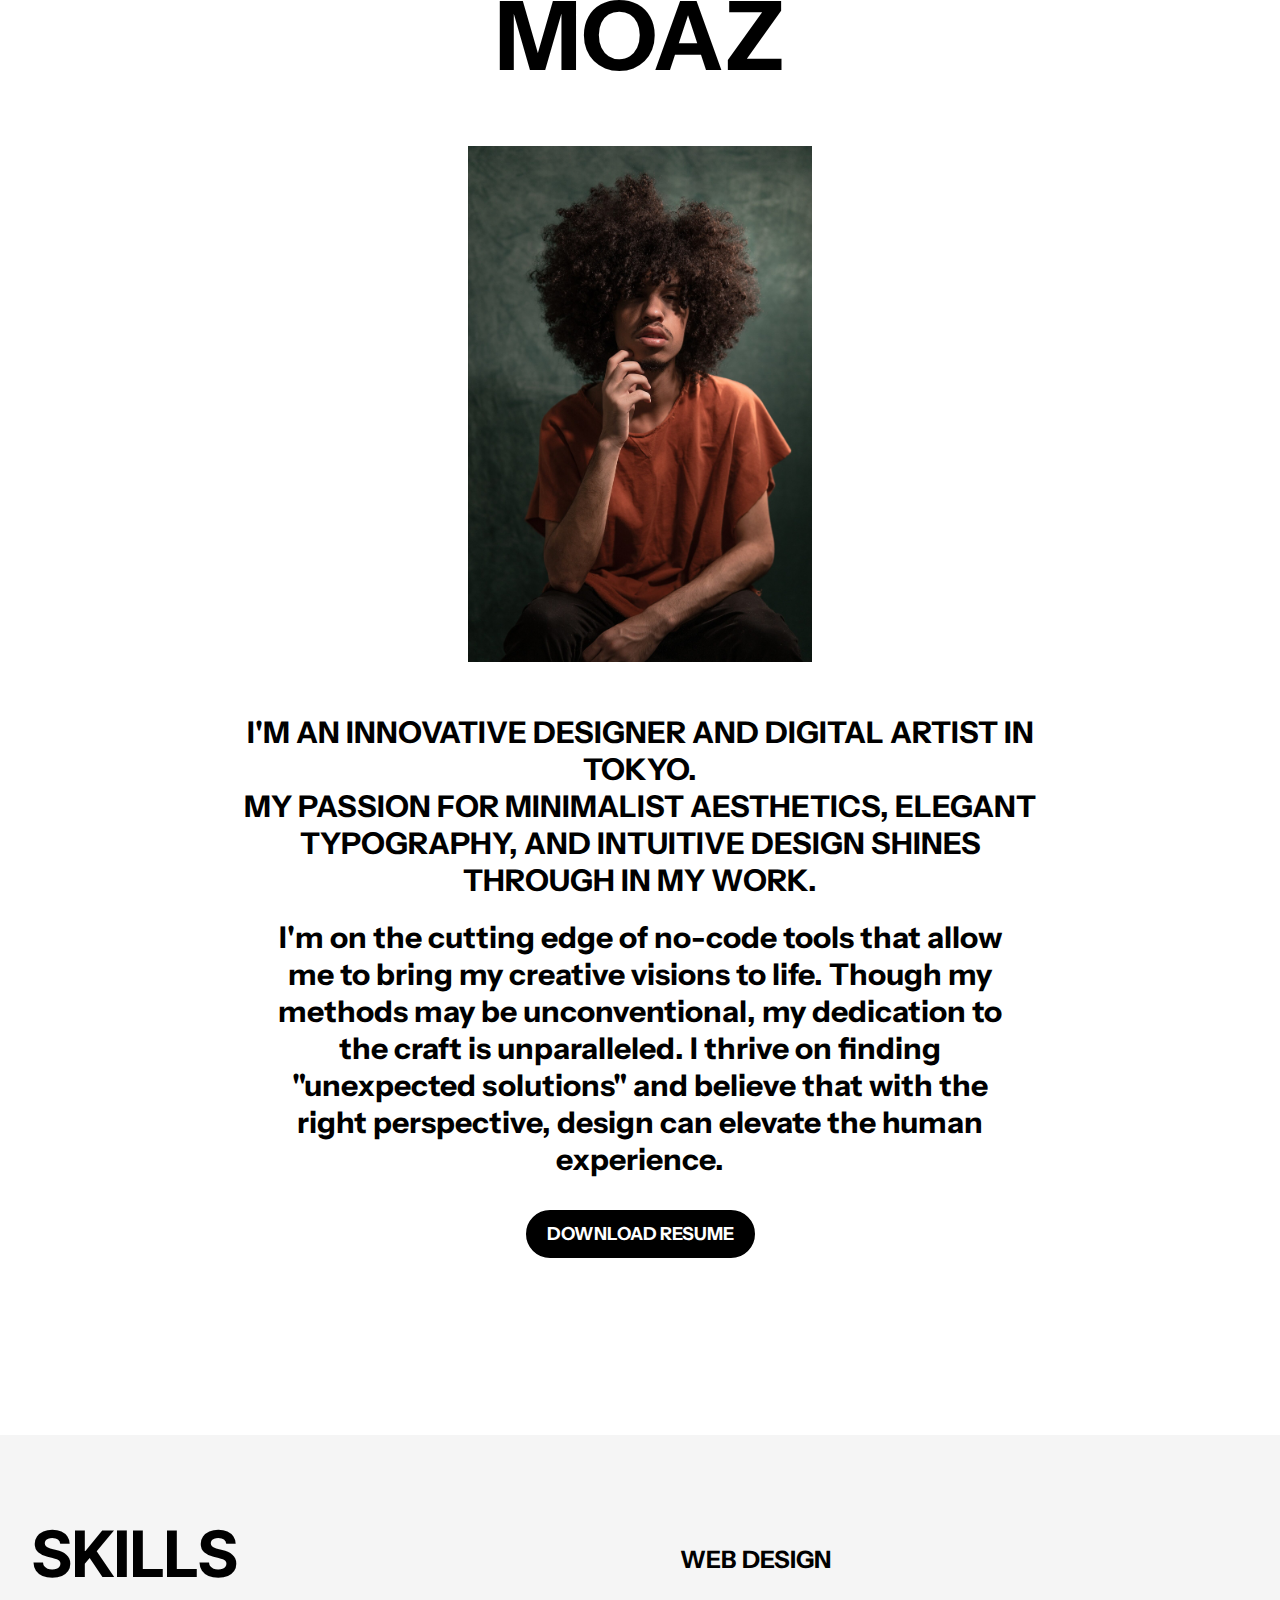
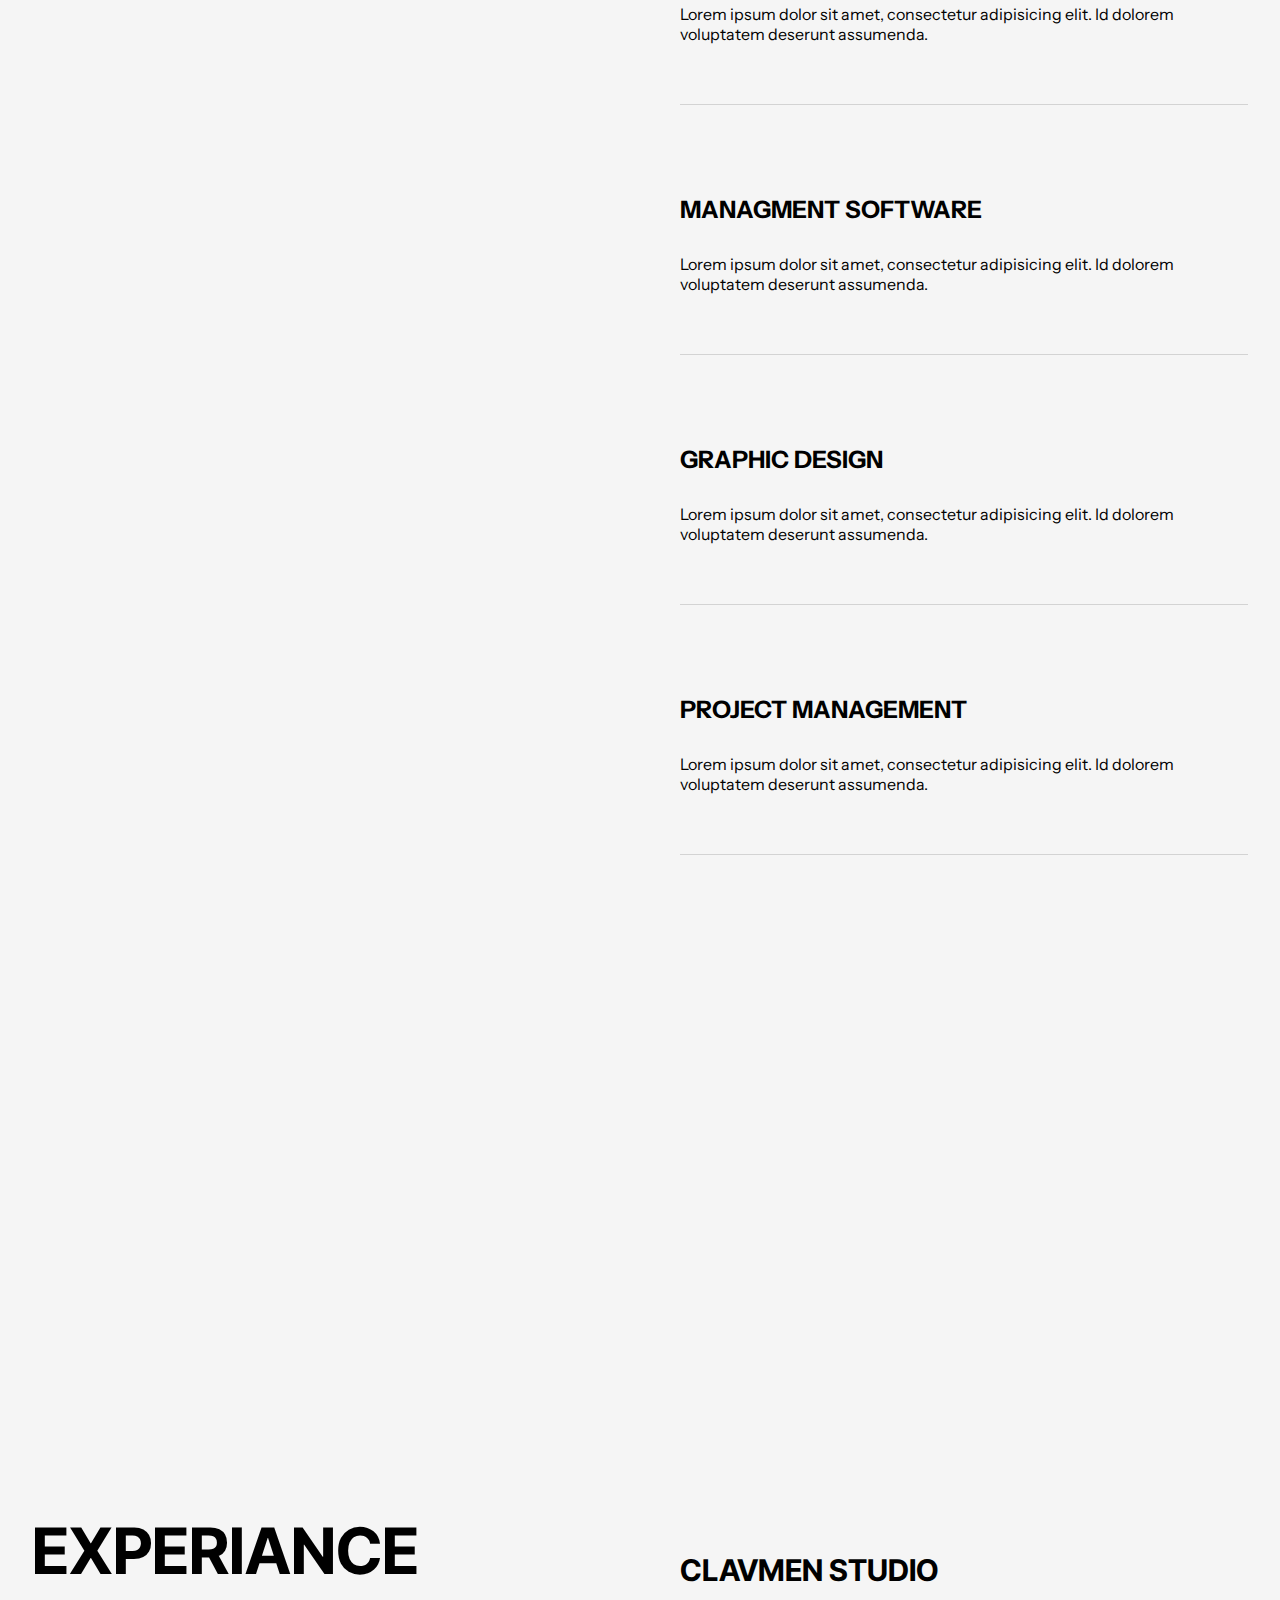
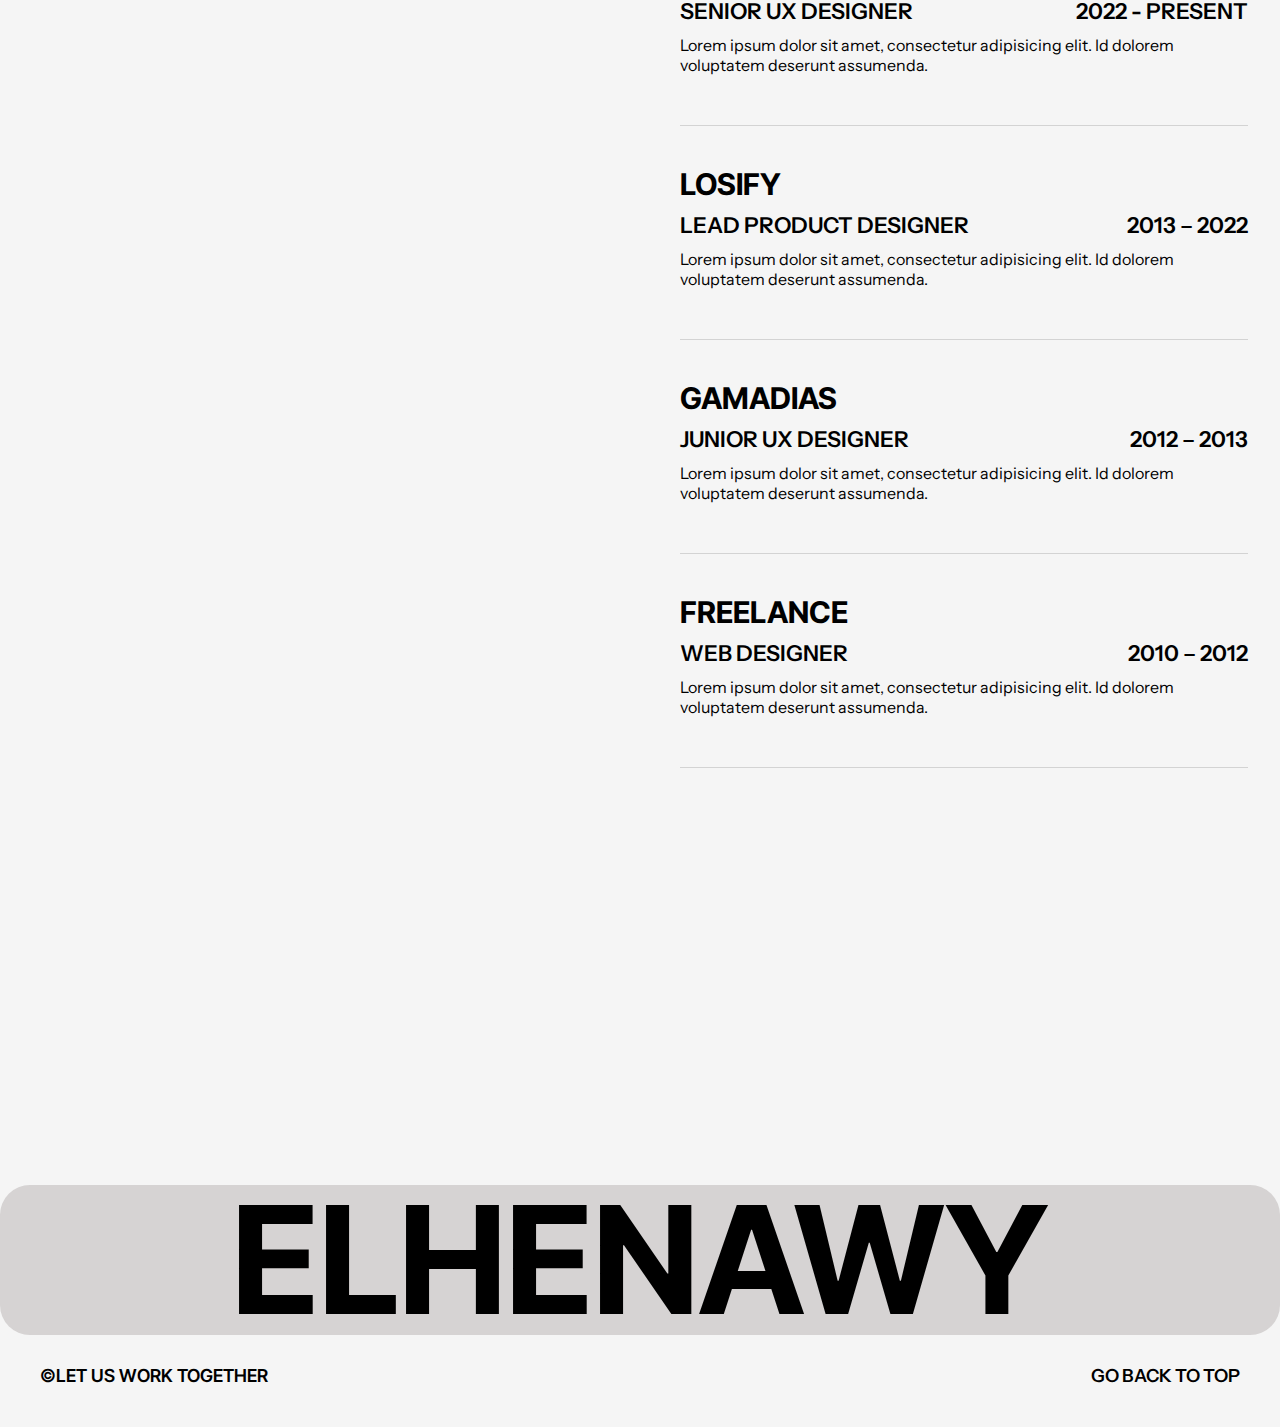
==== commit d6699fcd: "maybe the last one" ====
--- a/index.html
+++ b/index.html
@@ -15,12 +15,15 @@
                 <div class="local">local</div>
                 <div class="about">
                     <div class="contact-me" >
-                        <a href="contact-me.html" target="_blank"></a>
+                        <a href="./html pages/contact.html" target="_blank">
                             <i class="fa-solid fa-envelope-open"></i>
+                        </a>
                     </div>
                 </div>
                 <div class="nav-right">
-                    <button>NAVIGATE HERE</button>
+                    <a href="./html pages/social-links.html" target="_blank">
+                        <button>NAVIGATE HERE</button>
+                    </a>
                 </div>
 
             </nav>
@@ -173,6 +176,7 @@
                 </div>
             </div>
         </section>
+
         <section class="more-about-me">
             <div class="header">
                 <p id="more"> more about </p>
@@ -200,8 +204,86 @@
                 </div>
             </div>
         </section>
-        <section class="footer">
-            kjvbsdl
+        <section class="skills">
+            <div class="skills-container">
+                <div class="left">
+                    skills
+                </div>
+                <div class="right">
+                    <div class="box-container">
+                        <div class="box">
+                            <span><i class="fa-solid fa-brush"></i></span>
+                            <h4>Web Design</h4>
+                            <p>Lorem ipsum dolor sit amet, consectetur adipisicing elit. Id dolorem voluptatem deserunt assumenda.</p>
+                        </div>
+                        <div class="box">
+                            <span><i class="fa-solid fa-chart-pie"></i></span>
+                            <h4>Managment Software</h4>
+                            <p>Lorem ipsum dolor sit amet, consectetur adipisicing elit. Id dolorem voluptatem deserunt assumenda.</p>
+                        </div>
+                        <div class="box">
+                            <span><i class="fa-solid fa-images"></i></span>
+                            <h4>graphic design</h4>
+                            <p>Lorem ipsum dolor sit amet, consectetur adipisicing elit. Id dolorem voluptatem deserunt assumenda.</p>
+                        </div>
+                        <div class="box">
+                            <span><i class="fa-solid fa-ruler"></i></span>
+                            <h4>Project Management</h4>
+                            <p>Lorem ipsum dolor sit amet, consectetur adipisicing elit. Id dolorem voluptatem deserunt assumenda.</p>
+                        </div>
+                    </div>
+                </div>
+            </div>
+        </section>
+        <section class="experiance">
+            <div class="experiance-container">
+                <div class="left">
+                    experiance
+                </div>
+                <div class="right">
+                    <div class="box-container">
+                        <div class="box">
+                            <div >CLAVMEN STUDIO</div>
+                            <h4>
+                                <span>SENIOR UX DESIGNER</span>
+                                2022 - PRESENT
+                            </h4>
+                            <p>Lorem ipsum dolor sit amet, consectetur adipisicing elit. Id dolorem voluptatem deserunt assumenda.</p>
+                        </div>
+                        <div class="box">
+                            <div >LOSIFY</div>
+                            <h4>
+                                <span>LEAD PRODUCT DESIGNER</span>
+                                2013 – 2022
+                            </h4>
+                            <p>Lorem ipsum dolor sit amet, consectetur adipisicing elit. Id dolorem voluptatem deserunt assumenda.</p>
+                        </div>
+                        <div class="box">
+                            <div >GAMADIAS</div>
+                            <h4>
+                                <span>JUNIOR UX DESIGNER</span>
+                                2012 – 2013
+                            </h4>
+                            <p>Lorem ipsum dolor sit amet, consectetur adipisicing elit. Id dolorem voluptatem deserunt assumenda.</p>
+                        </div>
+                        <div class="box">
+                            <div >FREELANCE</div>
+                            <h4>
+                                <span>WEB DESIGNER</span>
+                                2010 – 2012
+                            </h4>
+                            <p>Lorem ipsum dolor sit amet, consectetur adipisicing elit. Id dolorem voluptatem deserunt assumenda.</p>
+                        </div>
+                    </div>
+                </div>
+            </div>
+        </section>
+        <section class="footer-area">
+            <div class="footer-title">elhenawy</div>
+            <div class="footer-content">
+                <p>©let us work together</p>
+                <a href="#">GO BACK TO TOP</a>
+            </div>
         </section>
 </body>
 </html> --- a/main.css
+++ b/main.css
@@ -1,6 +1,7 @@
 @import url('https://fonts.googleapis.com/css2?family=Instrument+Sans:ital,wght@0,400..700;1,400..700&family=Montserrat+Alternates:ital,wght@0,100;0,200;0,300;0,400;0,500;0,600;0,700;0,800;0,900;1,100;1,200;1,300;1,400;1,500;1,600;1,700;1,800;1,900&display=swap');
 
 @import url('https://fonts.googleapis.com/css2?family=Instrument+Sans:ital,wght@0,400..700;1,400..700&family=Montserrat+Alternates:ital,wght@0,100;0,200;0,300;0,400;0,500;0,600;0,700;0,800;0,900;1,100;1,200;1,300;1,400;1,500;1,600;1,700;1,800;1,900&family=Quicksand:wght@300..700&display=swap');
+@import url('https://fonts.googleapis.com/css2?family=Instrument+Sans:ital,wght@0,400..700;1,400..700&family=Inter+Tight:ital,wght@0,100..900;1,100..900&family=Montserrat+Alternates:ital,wght@0,100;0,200;0,300;0,400;0,500;0,600;0,700;0,800;0,900;1,100;1,200;1,300;1,400;1,500;1,600;1,700;1,800;1,900&family=Quicksand:wght@300..700&display=swap');
 *{
     margin: 0;
     padding: 0;
@@ -43,6 +44,16 @@
     font-size: 2rem;
     color: black;
     font-weight: bold;
+}
+nav .about{
+    width: 180px;
+    flex: none;
+    display: flex;
+    align-items: center;
+    justify-content: center;
+}
+nav .contact-me a{
+    text-decoration: none;
 }
 nav .contact-me :hover{
     cursor: pointer;
@@ -169,6 +180,7 @@
         opacity: 0;
     }
 }
+
 .intro #name{
     width:25% ;
     flex-wrap: wrap;
@@ -475,10 +487,173 @@
     -o-transition: 1s;
 }
 
-.footer{
-    height: 100vh;
-}
-
+.skills{
+    height: 165vh;
+}
+.skills .skills-container{
+    display: flex;
+    padding-top: 5rem;
+    padding-inline: 2rem;
+    gap: 5rem;
+
+}
+.skills .skills-container .left{
+    position: sticky;
+    top: 5rem;
+    width: 50%;
+    height: 100%;
+    font-size: 4rem;
+    font-weight: bold;
+    text-transform: uppercase;
+    font-family: "Inter Tight", sans-serif;
+}
+.skills .skills-container .left p{
+    font-size: 1.5rem;
+    text-transform: uppercase;
+    font-family: "Inter Tight", sans-serif;
+    color: rgb(82, 82, 82);
+    padding-top: 2rem;
+    font-family: "Inter Tight", sans-serif;
+}
+.skills-container{
+        display: flex;
+        justify-content: center;
+}
+.skills .skills-container .right{
+    width: 50%;
+    height: 100%;
+    display: flex;
+
+}
+.box-container{
+    width: 100%;
+}
+.skills-container .right .box{
+    display: flex;
+    flex-direction: column;
+    gap: 30px;
+    border-bottom: 1px solid #26262629;
+    margin-bottom: 60px;
+    padding-bottom: 60px;
+}
+.skills-container .right .box span{
+    font-size: 4rem;
+}
+.skills-container .right .box h4{
+    text-transform: uppercase;
+    font-size: 1.5rem;
+}
+.skills-container .right .box p{
+    font-size: 1rem;
+}    
+.experiance{
+    height: 145vh;
+}
+.experiance .experiance-container{
+    display: flex;
+    padding-top: 12rem;
+    padding-inline: 2rem;
+    gap: 5rem;
+
+}
+.experiance .experiance-container .left{
+    position: sticky;
+    top: 5rem;
+    width: 50%;
+    height: 100%;
+    font-size: 4rem;
+    font-weight: bold;
+    text-transform: uppercase;
+    font-family: "Inter Tight", sans-serif;
+}
+
+
+.experiance-container{
+        display: flex;
+        /* align-items: center; */
+        justify-content: center;
+}
+.experiance .experiance-container .right{
+    width: 50%;
+    height: 100%;
+    display: flex;
+
+}
+.experiance .experiance-container.box-container{
+    width: 100%;
+}
+.experiance-container .right .box{
+    display: flex;
+    flex-direction: column;
+    gap: 10px;
+    border-bottom: 1px solid #26262629;
+    padding-bottom: 50px;
+}
+.experiance-container .right .box div{
+    font-size: 30px;
+    font-weight:700;
+    text-transform: uppercase;
+    font-family: "Inter Tight", sans-serif;
+    padding-top: 40px;
+}
+.experiance-container .right .box h4{
+    display: flex;
+    justify-content: space-between;
+    text-transform: uppercase;
+    font-size: 22px;
+    font-weight: 600;
+}
+.experiance-container .right .box p{
+    /*margin-top: 1rem;
+    */font-size: 1rem;
+}  
+
+.footer-area{
+    margin-top: 10rem;
+}
+.footer-area .footer-title{
+    background: #c3bfbfa3;
+    border-radius:30px ;
+    text-transform: uppercase;
+    font-size: 150px;
+    display: flex;
+    align-items: center;
+    justify-content: center;
+    line-height: 150px;
+    text-align: center;
+    font-weight: 700;
+    overflow: hidden;
+    font-family: "Inter Tight", sans-serif;
+    -webkit-border-radius:30px ;
+    -moz-border-radius:30px ;
+    -ms-border-radius:30px ;
+    -o-border-radius:30px ;
+}
+
+.footer-area .footer-content{
+    display: flex;
+    align-items: center;
+    justify-content: space-between;
+    padding: 30px 40px 40px;
+}
+
+.footer-area .footer-content p{
+    font-size: 18px;
+    font-weight: 600;
+    line-height: 20px;
+    font-family: "Inter Tight", sans-serif;
+    margin: 0;
+    text-transform: uppercase;
+}
+.footer-area .footer-content a{
+    text-decoration: none;
+    color: #000;
+    font-size: 18px;
+    font-weight: 600;
+}
+.footer-area .footer-content a :hover{
+    text-decoration:underline;
+}
 @media (max-width: 809px)  {
     .main-section{
         height: 50vh;
@@ -555,7 +730,7 @@
         -o-transform: translateX(1.3rem);
 }
 .about-me-section{
-    height: 150vh;
+    height: 110vh;
 }
 .about-me{
     display: flex;
@@ -703,7 +878,7 @@
 }
 .more-about-me{
     background: #fff;
-    height: 250vh;
+    height: 170vh;
 }
 .more-about-me .header p{
     font-size: 40px;
@@ -736,4 +911,62 @@
     font-size: 24px;
     line-height: 28px;
 }
+.skills{
+    height: 210vh;
+}
+.skills .skills-container{
+    display: flex;
+    padding-top: 5rem;
+    padding-inline: 2rem;
+    gap: 5rem;
+
+}
+.skills .skills-container .left{
+    position: sticky;
+    top: 5rem;
+    width: 50%;
+    height: 100%;
+    font-size: 2rem;
+    font-weight: bold;
+    text-transform: uppercase;
+    font-family: "Inter Tight", sans-serif;
+}
+.experiance{
+    height: 145vh;
+}
+.experiance .experiance-container{
+    display: flex;
+    padding-top: 0rem;
+    padding-inline: 2rem;
+    gap: 5rem;
+
+}
+.experiance .experiance-container .left{
+    position: none;
+    width: 100%;
+    top: 5rem;
+    font-size: 2rem;
+    padding-left: 4rem;
+}
+.box-container{
+    transform: translate(-5rem, 1rem);
+    -webkit-transform: translate(-5rem, 1rem);
+    -moz-transform: translate(-5rem, 1rem);
+    -ms-transform: translate(-5rem, 1rem);
+    -o-transform: translate(-5rem, 1rem);
+}
+.experiance-container .right .box h4{
+    display: flex;
+    flex-wrap: wrap;
+    justify-content: space-between;
+    text-transform: uppercase;
+    font-size: 22px;
+    font-weight: 600;
+}
+.experiance-container .right .box h4 span{
+    padding-bottom: 10px;
+}
+.footer-area {
+    visibility: hidden;
+}
 }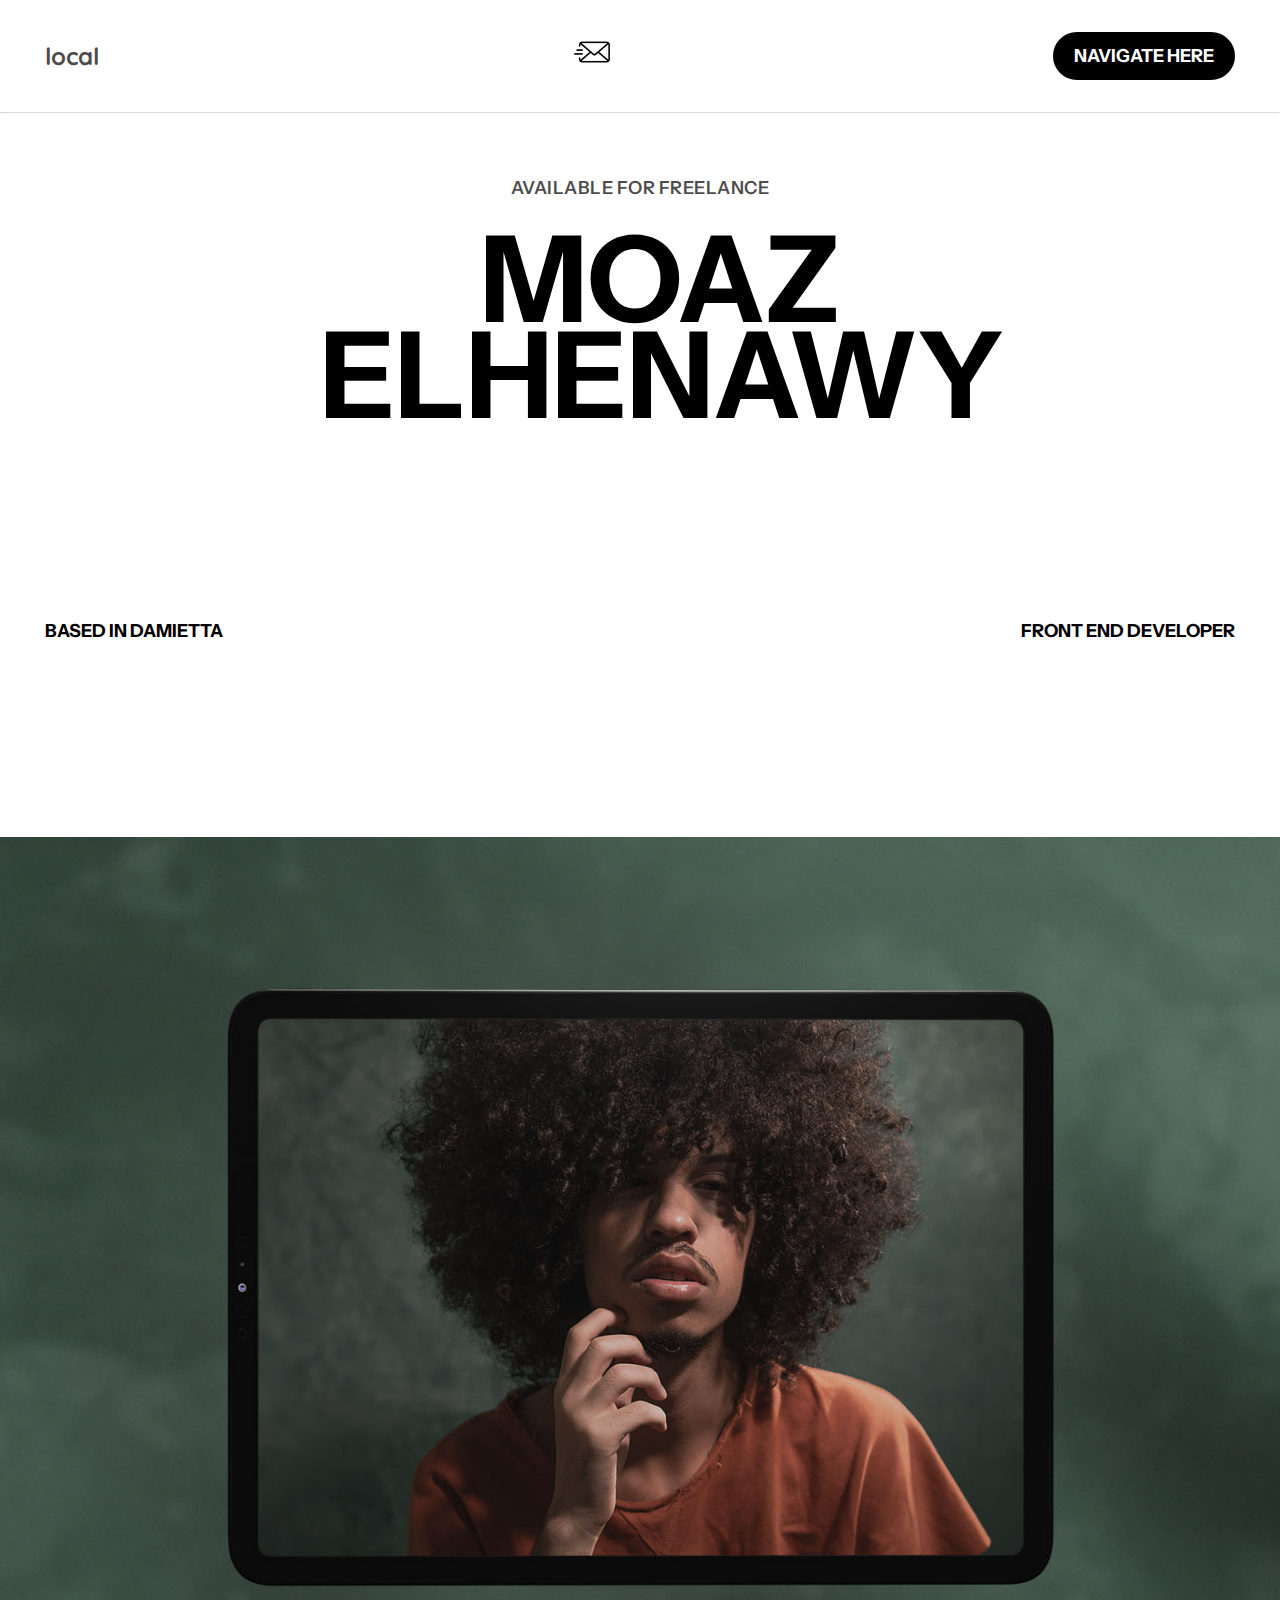
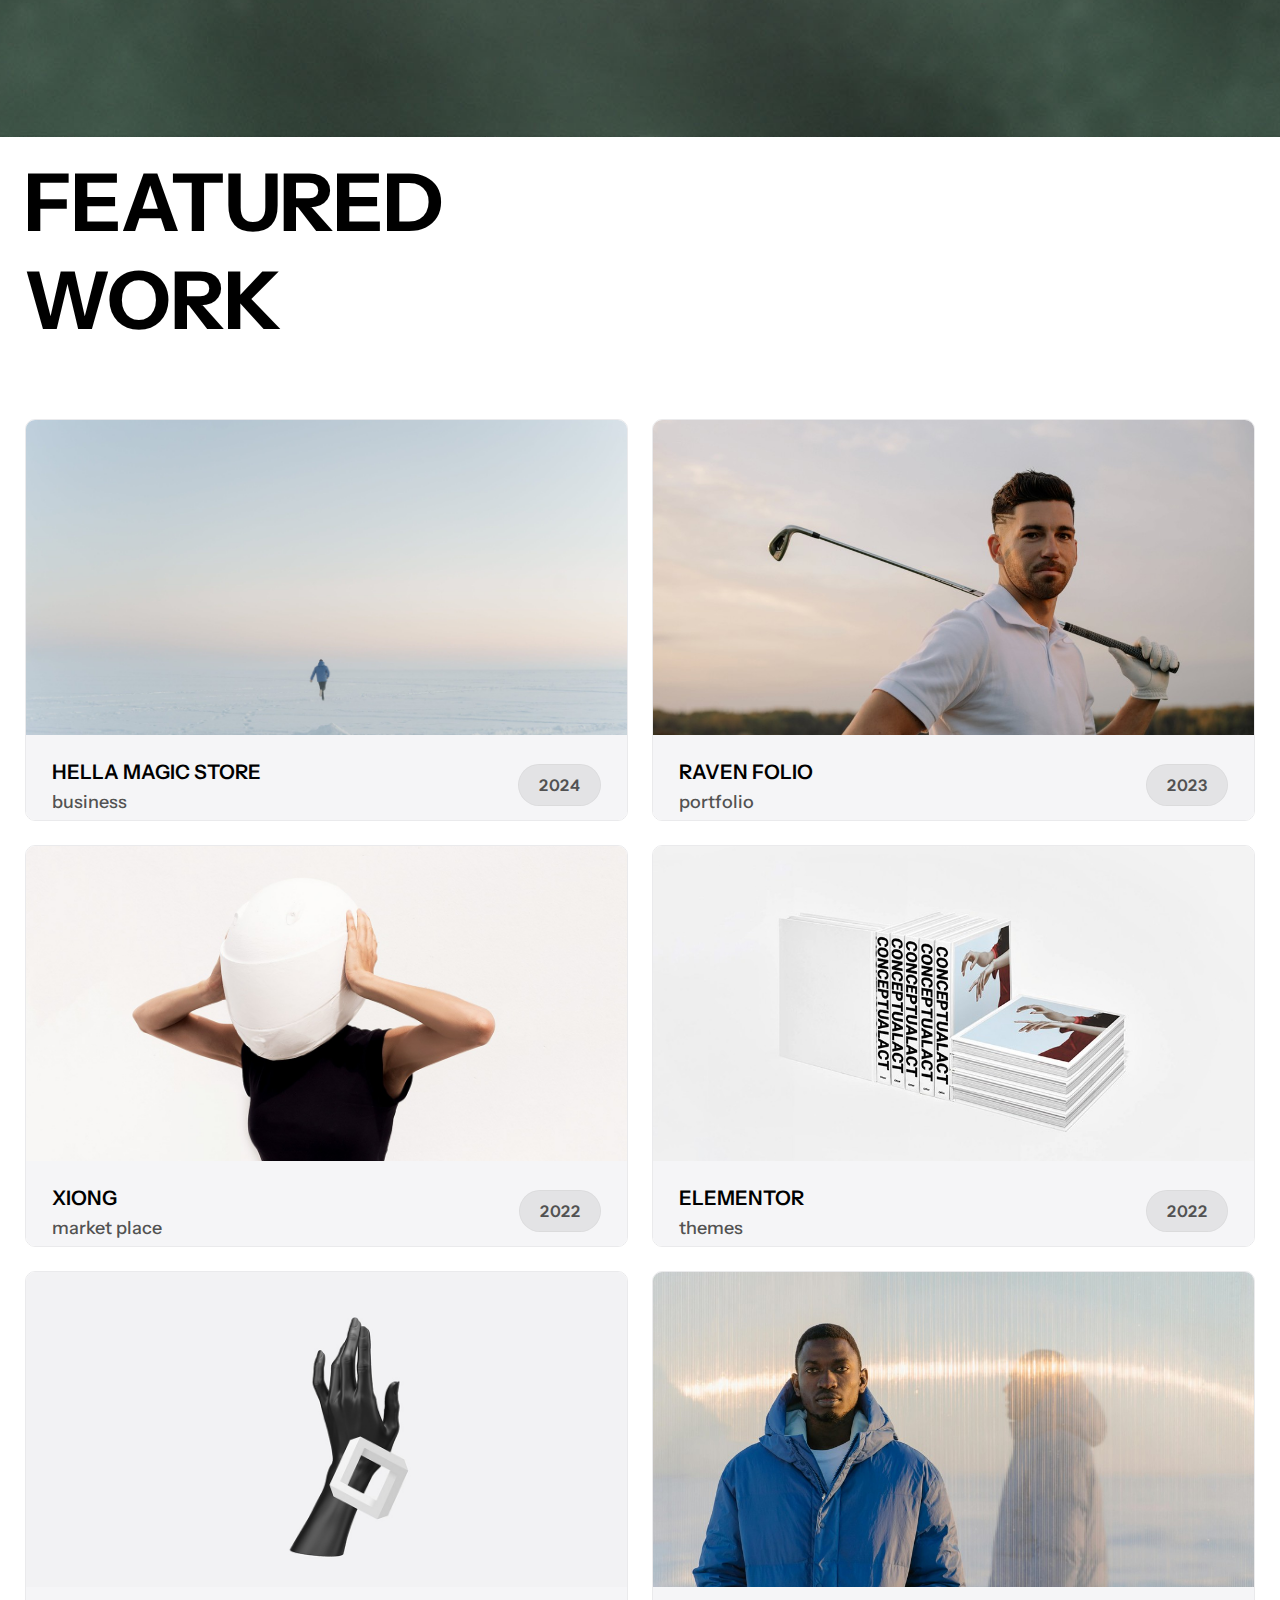
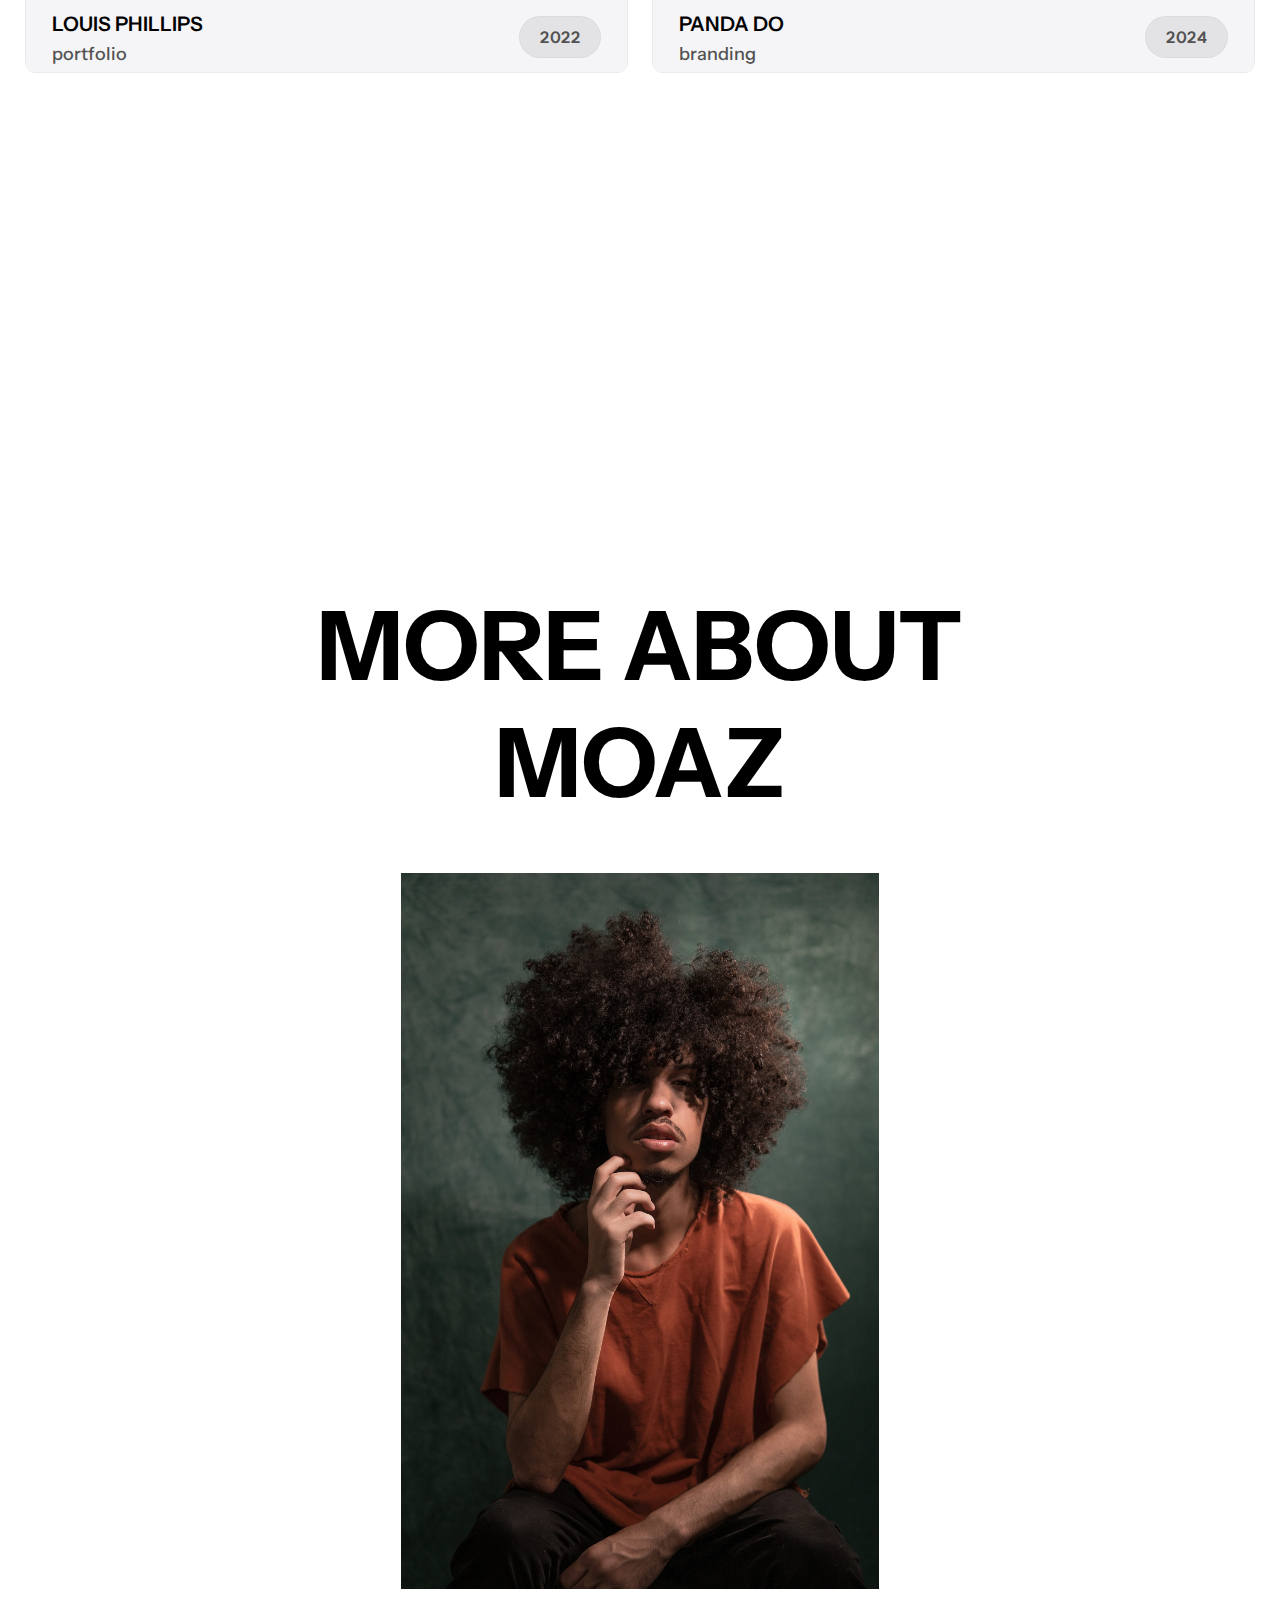
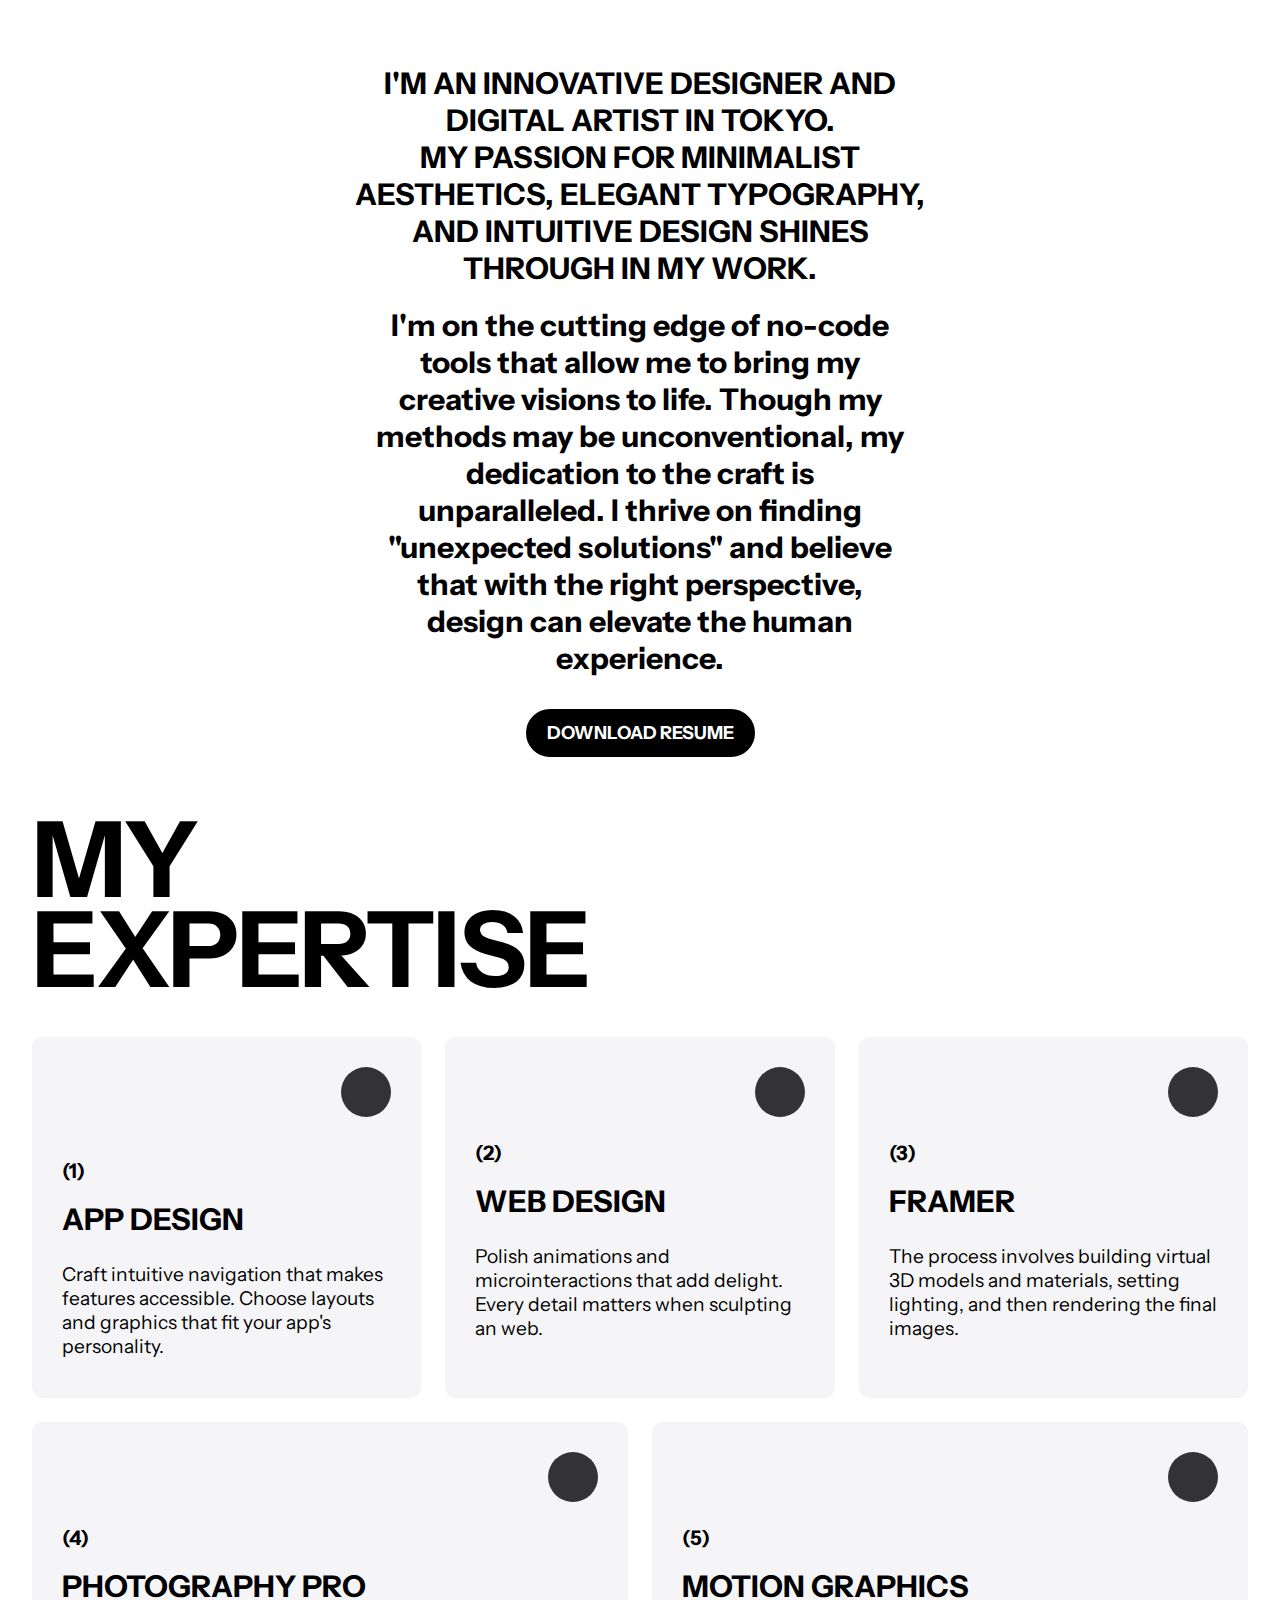
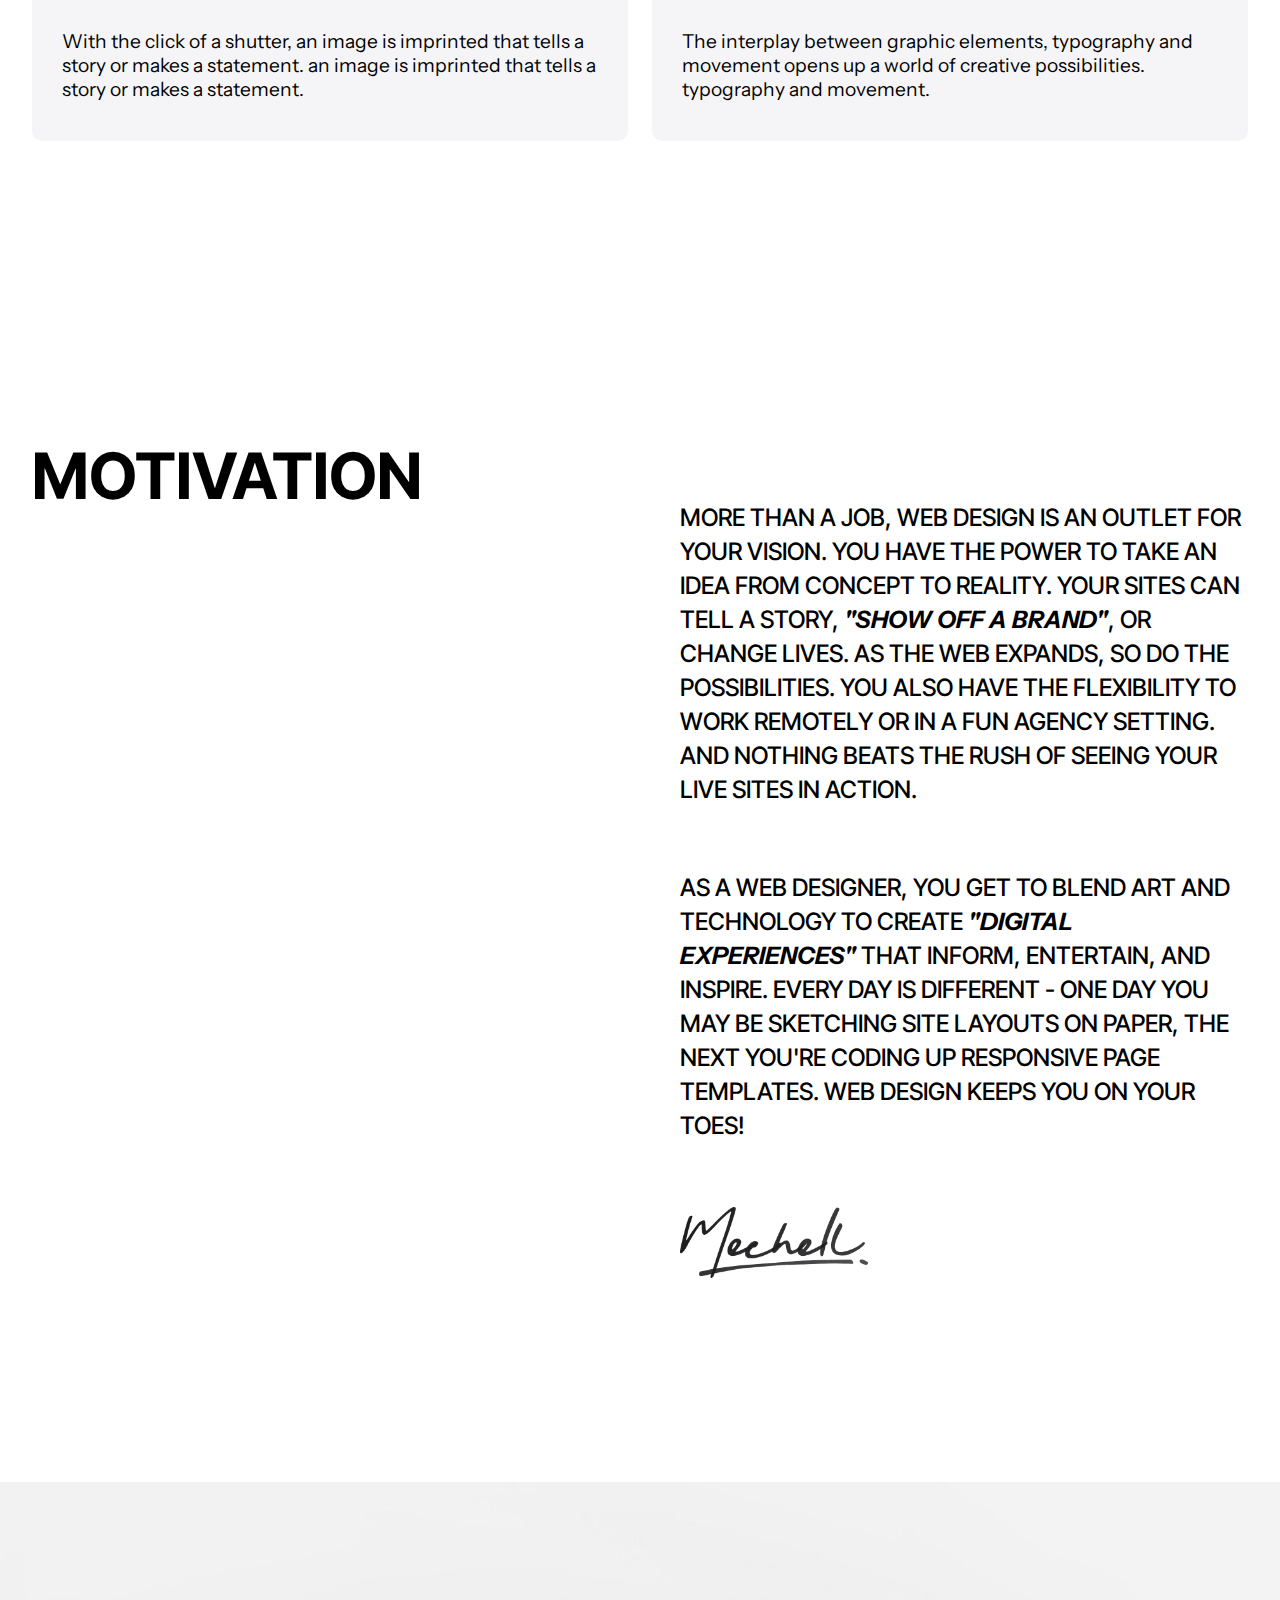
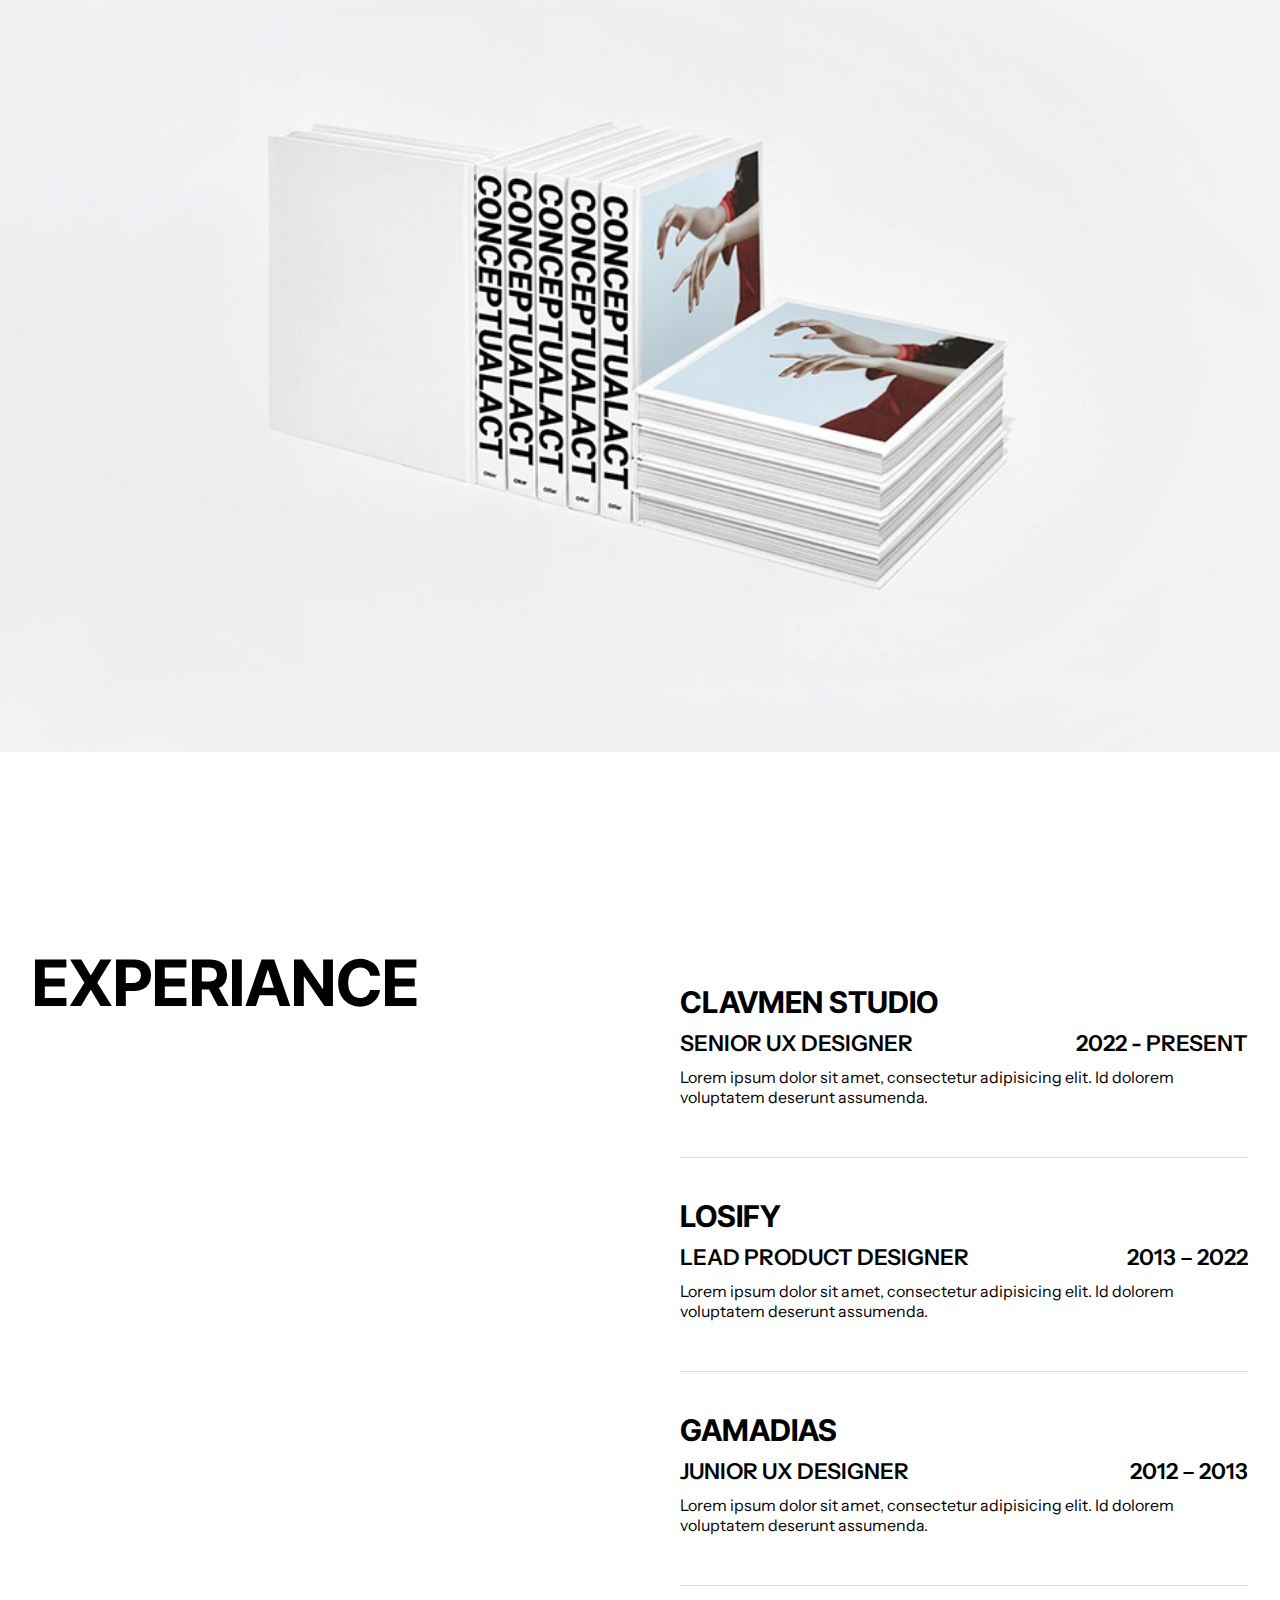
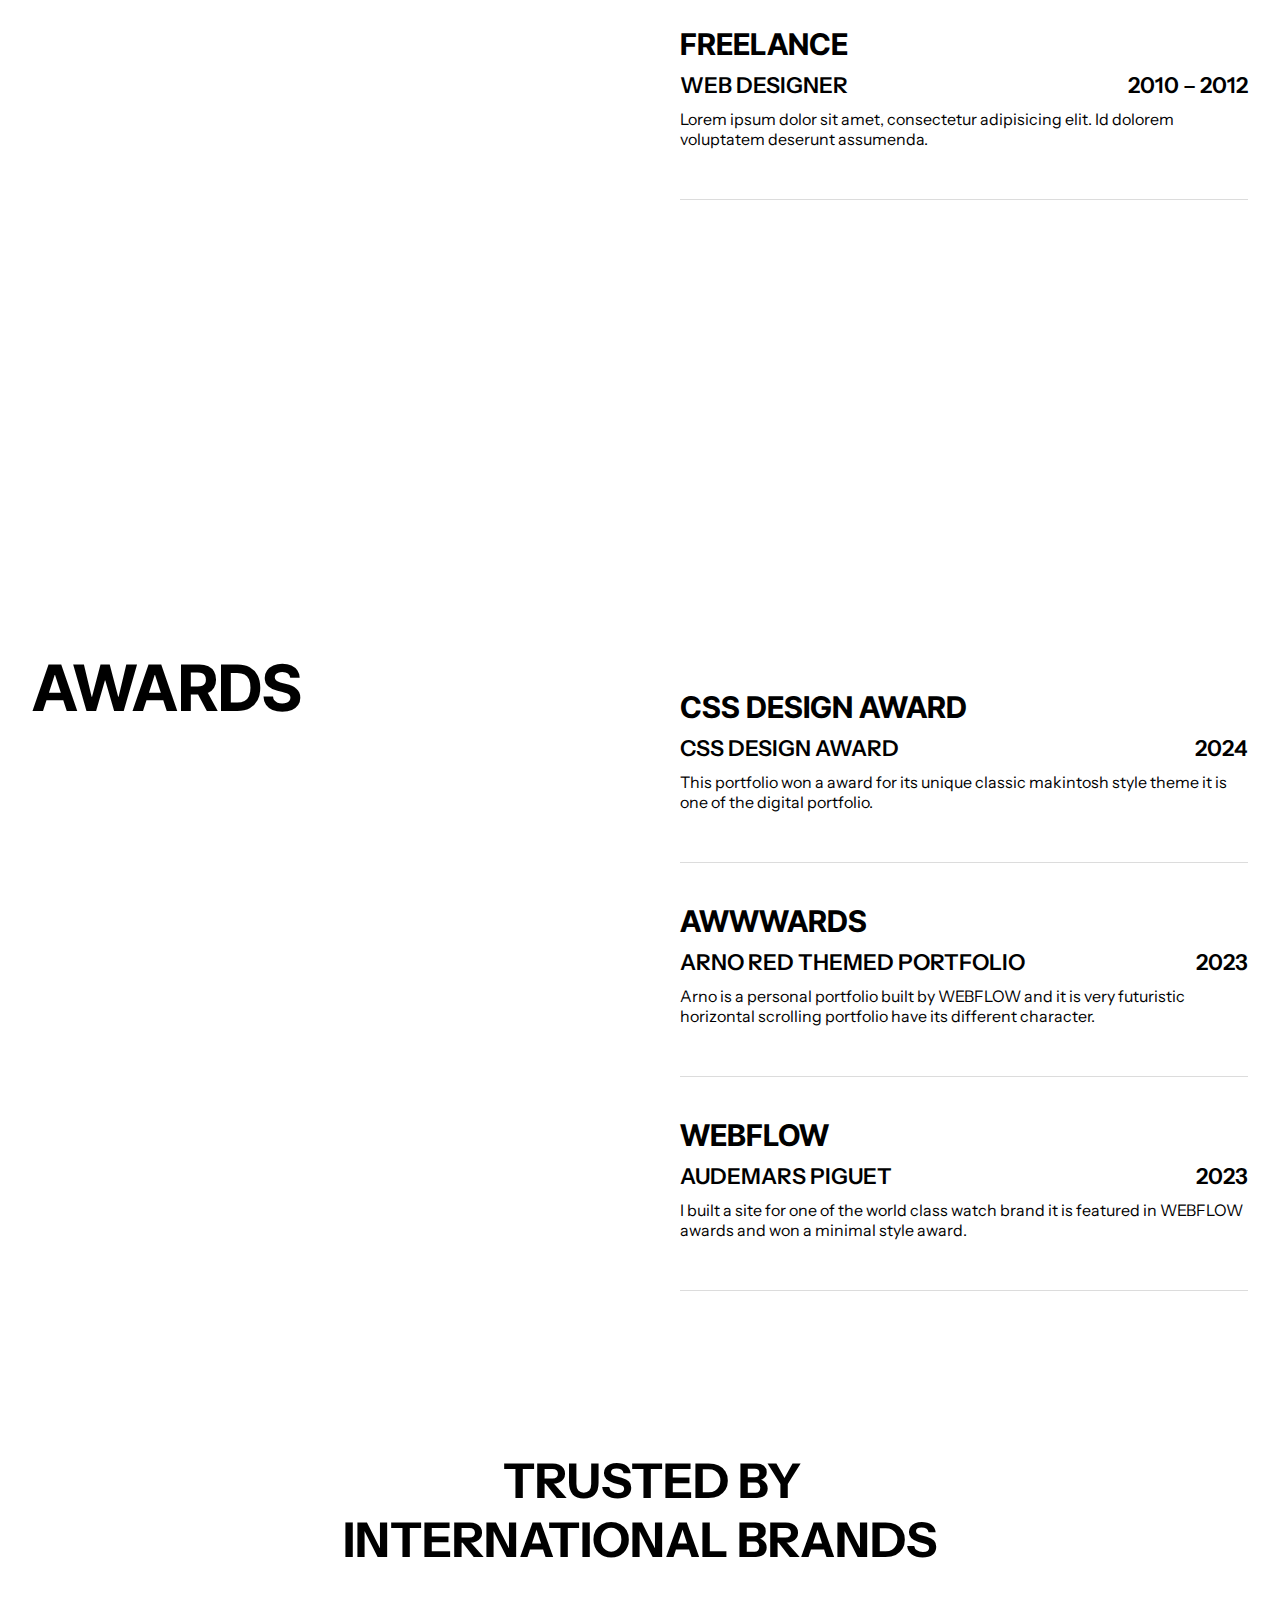
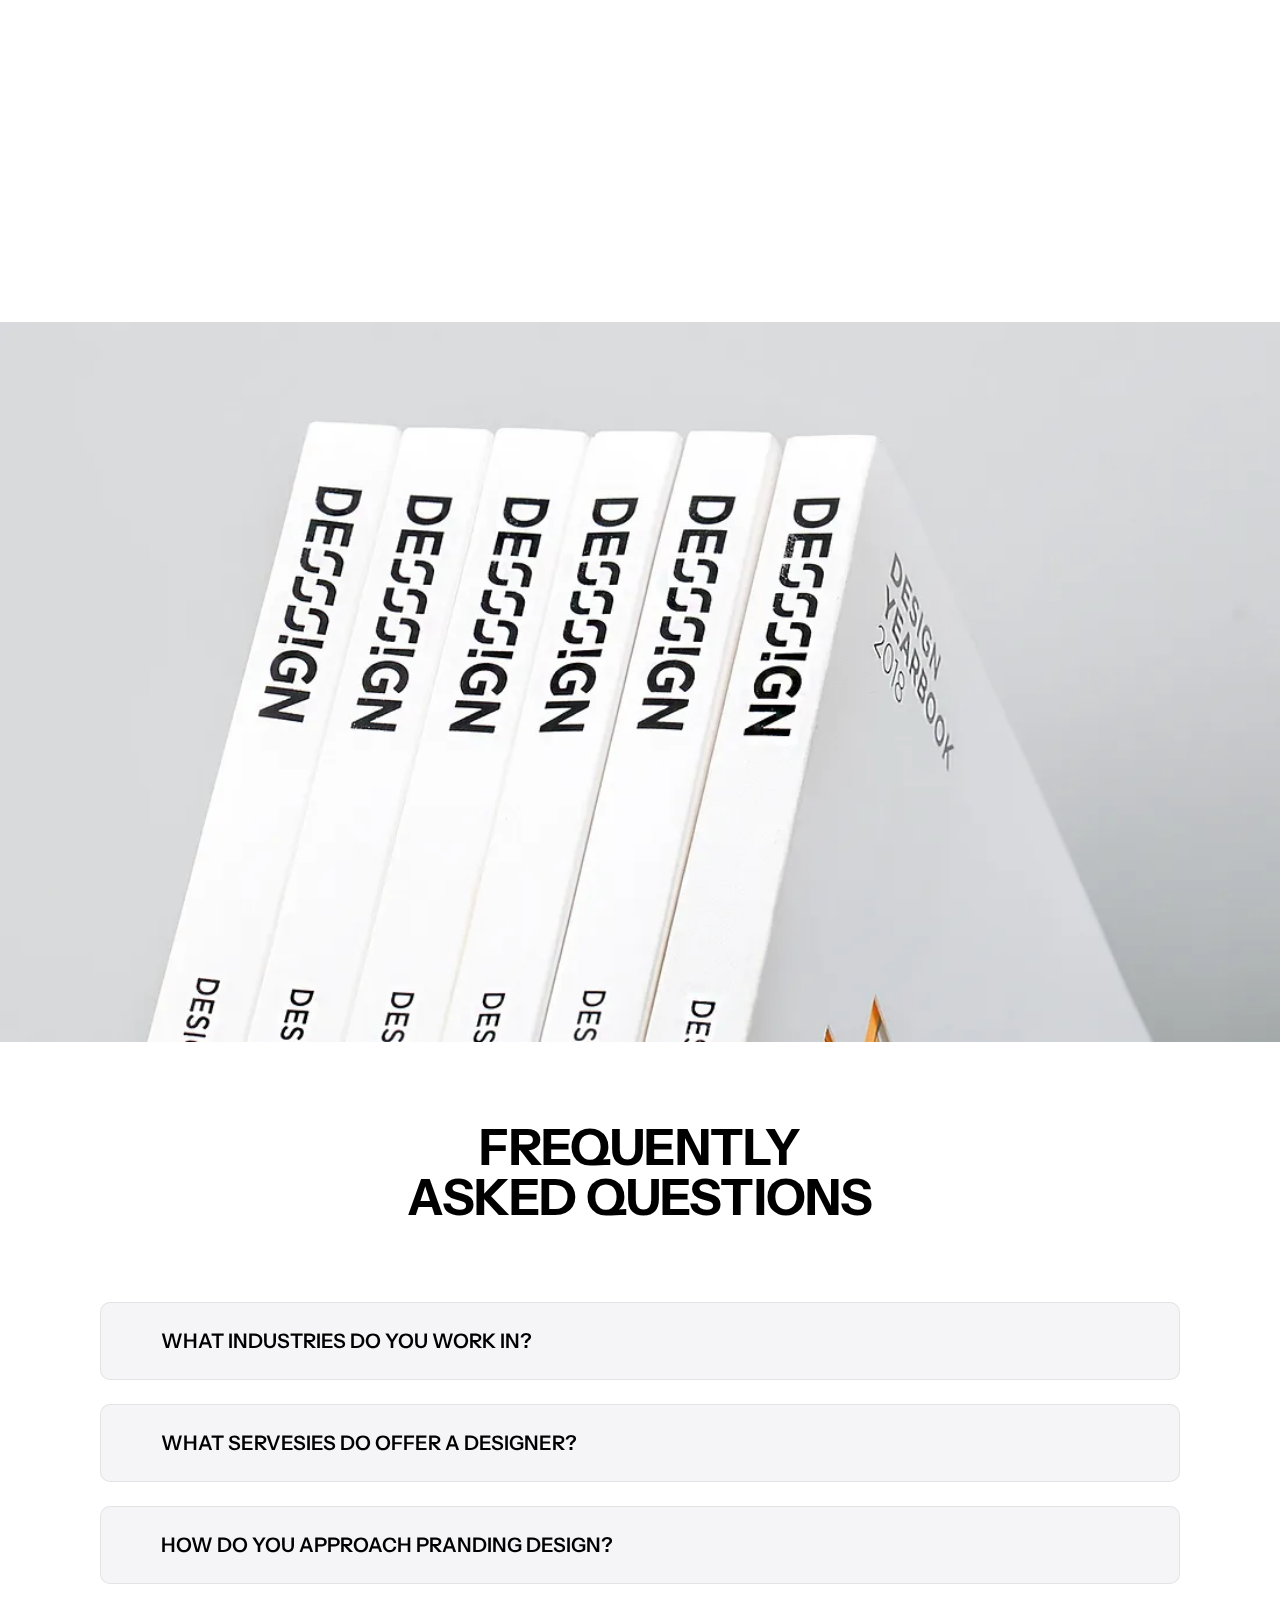
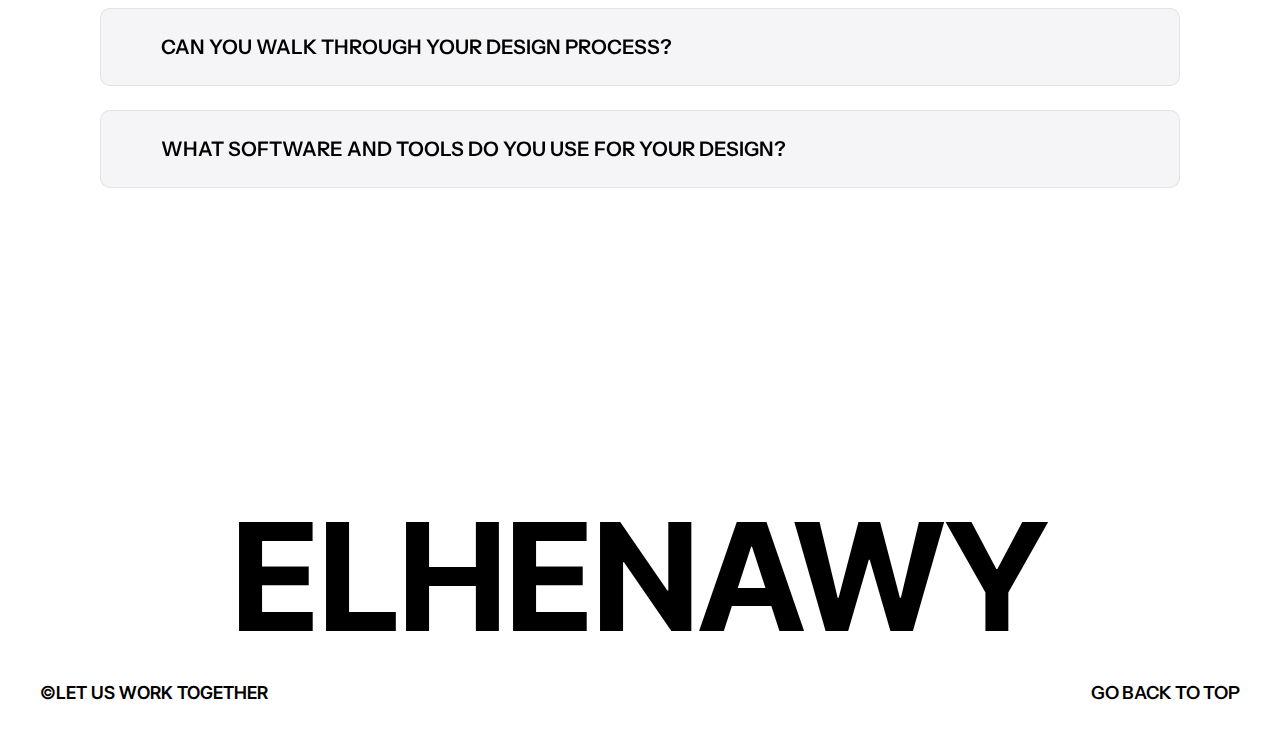
==== commit 687757c9: "mm" ====
--- a/index.html
+++ b/index.html
@@ -16,7 +16,7 @@
                 <div class="about">
                     <div class="contact-me" >
                         <a href="./html pages/contact.html" target="_blank">
-                            <i class="fa-solid fa-envelope-open"></i>
+                            <img src="./resources/assets/images/email.png" alt="">
                         </a>
                     </div>
                 </div>
@@ -43,7 +43,7 @@
 
         <section class="first-img"></section>
 
-        <section class="about-me-section">
+        <!-- <section class="about-me-section">
             <div class="about-me">
                 <h2>ABOUT ME</h2>
                 <p>Lorem, ipsum dolor sit amet consectetur adipisicing el</p>
@@ -62,7 +62,7 @@
                 <a href="#more">get resume</a>
             </div>
         </div>
-        </section>
+        </section> -->
         <section class="portfolio-section">
             <h1>FEATURED WORK</h1>
             <div class="card-list">
@@ -204,37 +204,112 @@
                 </div>
             </div>
         </section>
-        <section class="skills">
-            <div class="skills-container">
-                <div class="left">
-                    skills
+        <section class="expertise">
+            <div class="left">
+                <span>
+                    <h3>my</h3>
+                    <h3>expertise</h3>
+                </span>
+            </div>
+            <div class="expertise-list-wrap">
+                <div class="expertise-list1">
+                    <div class="expertise-box">
+                        <div class="btn">
+                            <a href="#">
+                                <i class="fa-solid fa-plus"></i>
+                            </a>
+                        </div>
+                        <h4>
+                            <a href="#"></a>
+                            <p>(1)</p>
+                            <span>APP DESIGN</span>
+                        </h4>
+                        <p>Craft intuitive navigation that makes features accessible. Choose layouts and graphics that fit your app's personality.</p>
+                    </div>
+                    <div class="expertise-box">
+                        <div class="btn">
+                            <a href="#">
+                                <i class="fa-solid fa-plus"></i>
+                            </a>
+                        </div>
+                        <h4>
+                            <p>(2)</p>
+                            <span>WEB DESIGN</span>
+                        </h4>
+                        <p>Polish animations and microinteractions that add delight. Every detail matters when sculpting an web.</p>
+                    </div>
+                    <div class="expertise-box">
+                        <div class="btn">
+                            <a href="#">
+                                <i class="fa-solid fa-plus"></i>
+                            </a>
+                        </div>
+                        <h4>
+                            <p>(3)</p>
+                            <span>FRAMER</span>
+                        </h4>
+                        <p>The process involves building virtual 3D models and materials, setting lighting, and then rendering the final images.</p>
+                    </div>
+                </div>
+                <div class="expertise-list2">
+                    <div class="expertise-box">
+                        <div class="btn">
+                            <a href="#">
+                                <i class="fa-solid fa-plus"></i>
+                            </a>
+                        </div>
+                        <h4>
+                            <p>(4)</p>
+                            <span>PHOTOGRAPHY PRO</span>
+                        </h4>
+                        <p>With the click of a shutter, an image is imprinted that tells a story or makes a statement. an image is imprinted that tells a story or makes a statement.</p>
+                    </div>
+                    <div class="expertise-box">
+                        <div class="btn">
+                            <a href="#">
+                                <i class="fa-solid fa-plus"></i>
+                            </a>
+                        </div>
+                        <h4>
+                            <p>(5)</p>
+                            <span>MOTION GRAPHICS</span>
+                        </h4>
+                        <p>The interplay between graphic elements, typography and movement opens up a world of creative possibilities. typography and movement.</p>
+                    </div>
+                </div>
+            </div>
+        </section>
+        <section class="motivation">
+            <div class="motivation-container">
+                <div class="left">
+                    motivation
                 </div>
                 <div class="right">
                     <div class="box-container">
                         <div class="box">
-                            <span><i class="fa-solid fa-brush"></i></span>
-                            <h4>Web Design</h4>
-                            <p>Lorem ipsum dolor sit amet, consectetur adipisicing elit. Id dolorem voluptatem deserunt assumenda.</p>
-                        </div>
-                        <div class="box">
-                            <span><i class="fa-solid fa-chart-pie"></i></span>
-                            <h4>Managment Software</h4>
-                            <p>Lorem ipsum dolor sit amet, consectetur adipisicing elit. Id dolorem voluptatem deserunt assumenda.</p>
-                        </div>
-                        <div class="box">
-                            <span><i class="fa-solid fa-images"></i></span>
-                            <h4>graphic design</h4>
-                            <p>Lorem ipsum dolor sit amet, consectetur adipisicing elit. Id dolorem voluptatem deserunt assumenda.</p>
-                        </div>
-                        <div class="box">
-                            <span><i class="fa-solid fa-ruler"></i></span>
-                            <h4>Project Management</h4>
-                            <p>Lorem ipsum dolor sit amet, consectetur adipisicing elit. Id dolorem voluptatem deserunt assumenda.</p>
-                        </div>
-                    </div>
-                </div>
-            </div>
-        </section>
+                            <p>More than a job, web design is an outlet for your vision. You have the power to take an idea from concept to reality. Your sites can tell a story, <span>"show off a brand"</span>, or change lives. As the web expands, so do the possibilities. You also have the flexibility to work remotely or in a fun agency setting. And nothing beats the rush of seeing your live sites in action.</p>
+                        </div>
+                        <div class="box">
+                            <p>As a web designer, you get to blend art and technology to create<span> "digital experiences"</span> that inform, entertain, and inspire. Every day is different - one day you may be sketching site layouts on paper, the next you're coding up responsive page templates. Web design keeps you on your toes!</p>
+                        </div>
+                        <div class="box">
+                            <img src="./resources/assets/images/signature-1.png" alt="">
+                        </div>
+                    </div>
+                </div>
+            </div>
+        </section>
+
+
+        <section class="work4">
+            <div class="img-sec">
+                <div class="img-box">
+                    <img src="./resources/assets/images/work-4.jpeg" alt="">
+                </div>
+            </div>
+        </section>
+
+
         <section class="experiance">
             <div class="experiance-container">
                 <div class="left">
@@ -278,6 +353,104 @@
                 </div>
             </div>
         </section>
+        <section class="awards">
+            <div class="awards-container">
+                <div class="left">
+                    AWARDS
+                </div>
+                <div class="right">
+                    <div class="box-container">
+                        <div class="box">
+                            <div >CSS DESIGN AWARD</div>
+                            <h4>
+                                <span>CSS DESIGN AWARD</span>
+                                2024
+                            </h4>
+                            <p>This portfolio won a award for its unique classic makintosh style theme it is one of the digital portfolio.</p>
+                        </div>
+                        <div class="box">
+                            <div >AWWWARDS</div>
+                            <h4>
+                                <span>ARNO RED THEMED PORTFOLIO</span>
+                                2023
+                            </h4>
+                            <p>Arno is a personal portfolio built by WEBFLOW and it is very futuristic horizontal scrolling portfolio have its different character.</p>
+                        </div>
+                        <div class="box">
+                            <div >WEBFLOW</div>
+                            <h4>
+                                <span>AUDEMARS PIGUET</span>
+                                2023
+                            </h4>
+                            <p>I built a site for one of the world class watch brand it is featured in WEBFLOW awards and won a minimal style award.</p>
+                        </div>
+                    </div>
+                </div>
+            </div>
+                <div class="last">
+                    <div class="flex">
+                        <p>TRUSTED BY</p> 
+                        <span>INTERNATIONAL BRANDS</span>
+                    </div>
+        </div>
+    </section>
+    <section class="work2">
+        <div class="img-sec">
+            <div class="img-box">
+                <img src="./resources/assets/images/work-detail-2-1.png" alt="">
+            </div>
+        </div>
+    </section>
+    <section class="asked">
+        <div class="first">
+            <h3>
+                <span>FREQUENTLY</span>
+                <span>ASKED QUESTIONS</span>
+            </h3>
+        </div>
+        <div class="second">
+            <div class="according">
+                <div class="right">
+                    <p>what industries do you work in?</p> 
+                </div>
+                <div class="left">
+                    <i class="fa-solid fa-plus"></i>
+                </div>
+            </div>
+            <div class="according">
+                <div class="right">
+                    <p>what servesies do offer a designer?</p>
+                </div>
+                <div class="left">
+                    <i class="fa-solid fa-plus"></i>
+                </div>
+            </div>
+            <div class="according">
+                <div class="right">
+                    <p>how do you approach pranding design?</p>
+                </div>
+                <div class="left">
+                    <i class="fa-solid fa-plus"></i>
+                </div>
+            </div>
+            <div class="according">
+                <div class="right">
+                    <p>can you walk through your design process?</p>
+                </div>
+                <div class="left">
+                    <i class="fa-solid fa-plus"></i>
+                </div>
+            </div>
+            <div class="according">
+                <div class="right">
+                    <p>what software and tools do you use for your design?</p>
+                </div>
+                <div class="left">
+                    <i class="fa-solid fa-plus"></i>
+                </div>
+            </div>
+        </div>
+    </section>
         <section class="footer-area">
             <div class="footer-title">elhenawy</div>
             <div class="footer-content">
--- a/main.css
+++ b/main.css
@@ -9,8 +9,7 @@
     font-family: "Instrument Sans", sans-serif;
 }
 body{
-    background: #f5f5f5;
-    /* height: 600vh; */
+    background:white;
 }
 header{
     border-bottom: color(black) 1px solid;
@@ -45,6 +44,15 @@
     color: black;
     font-weight: bold;
 }
+nav .contact-me img{
+    width: 40px;
+    height: 40px;
+    border-radius: 50%;
+    -webkit-border-radius: 50%;
+    -moz-border-radius: 50%;
+    -ms-border-radius: 50%;
+    -o-border-radius: 50%;
+}
 nav .about{
     width: 180px;
     flex: none;
@@ -57,8 +65,8 @@
 }
 nav .contact-me :hover{
     cursor: pointer;
-    animation: about 1.5s ;
-    -webkit-animation: about 1.5s ;
+    animation: about .5s ;
+    -webkit-animation: about .5s ;
 }
 @keyframes about {
     0%{
@@ -69,11 +77,11 @@
         -o-transform: rotate(0deg);
 }
     100%{
-        transform: rotate(360deg);
-        -webkit-transform: rotate(360deg);
-        -moz-transform: rotate(360deg);
-        -ms-transform: rotate(360deg);
-        -o-transform: rotate(360deg);
+        transform: rotate(60deg);
+        -webkit-transform: rotate(60deg);
+        -moz-transform: rotate(60deg);
+        -ms-transform: rotate(60deg);
+        -o-transform: rotate(60deg);
 }
 }
 nav button{
@@ -106,7 +114,7 @@
 }
 
 .main-section{
-    height:90vh;
+    height:93vh;
     width: 100%;
 }
 .intro{
@@ -133,53 +141,6 @@
     font-weight: 600;
 }
 
-/* .intro p::before{
-    position: absolute;
-    top: 50;
-    left: 50;
-    transform: translate(-150%,-10%);
-    content: "";
-    background-color: rgb(0, 184, 3);
-    height: 0.75rem;
-    width: 0.75rem;
-    border-radius:100% ;
-    -webkit-border-radius:100% ;
-    -moz-border-radius:100% ;
-    -ms-border-radius:100% ;
-    -o-border-radius:100% ;
-    -webkit-transform: translate(-150%,-10%);
-    -moz-transform: translate(-150%,-10%);
-    -ms-transform: translate(-150%,-10%);
-    -o-transform: translate(-150%,-10%);
-}
-.intro p::after{
-    animation: onlineAnim 1s infinite linear;
-    display: block;
-    content: '';
-    position: absolute;
-    left:612.38px;
-    top: 264.1px;
-    width: 12px;
-    height: 12px;
-    border-radius: 50%;
-    display: block;
-    background: #00b803;
-} */
-@keyframes onlineAnim {
-    0% {
-        transform: scale(1.1);
-        opacity: 1;
-        -webkit-transform: scale(1.1);
-        -moz-transform: scale(1.1);
-        -ms-transform: scale(1.1);
-        -o-transform: scale(1.1);
-}
-    
-    100% {
-        transform: scale(1.5);
-        opacity: 0;
-    }
-}
 
 .intro #name{
     width:25% ;
@@ -412,7 +373,7 @@
 
 .more-about-me{
     background: #fff;
-    height: 175vh;
+    height: 200vh;
 }
 .more-about-me .header p{
     display: flex;
@@ -430,16 +391,15 @@
     text-align: center;
 }
 .more-about-me .img-box{
-    height: 516px;
+    height: 716px;
     margin-top: 3.25rem;
-    border-radius: 300px;
+
 }
 .more-about-me .img-box .img{
     width: 100%;
     height: 100%;
 }
 .more-about-me .img-box img{
-    display: block;
     width: 100%;
     height: 100%;
 }
@@ -486,18 +446,107 @@
     -ms-transition: 1s;
     -o-transition: 1s;
 }
-
-.skills{
-    height: 165vh;
-}
-.skills .skills-container{
+.expertise{
+    height: 130vh;
+}
+.expertise .left{
+    padding-inline: 2rem;
+    padding-top: 2rem;
+}
+.expertise .left span{
+    font-size: 90px;
+    letter-spacing: -2.3px;
+    line-height: 80px;
+    font-weight: 700;
+    color: var(--dark);
+    margin: 0;
+    display: flex;
+    flex-direction: column;
+    gap: 10px;
+}
+.expertise .left span h3{
+    text-transform: uppercase;
+    line-height: 80px;
+    display: block;
+    overflow: hidden;
+}
+.expertise-list-wrap{
+    margin-top: 3rem;
+    padding-inline: 2rem;
+
+}
+.expertise-list1{
+    display: grid;
+    grid-template-columns: repeat(3, 1fr);
+    gap: 24px;
+    margin-bottom: 24px;
+}
+.expertise-list2{
+    display: grid;
+    grid-template-columns: repeat(2, 1fr);
+    gap: 24px;
+}
+.expertise-box{
+    background: #f5f5f7;
+    border: 0px solid rgba(0, 0, 0, .04);
+    border-radius: 10px;
+    padding: 30px 30px 40px;
+    display: flex;
+    flex-direction: column;
+    gap: 24px;
+    font-size: 1.2rem;
+}
+.expertise-box .btn{
+    display: flex;
+    align-items: center;
+    justify-content: flex-end;
+}
+.expertise-box .btn a{
+    text-decoration: none;
+    width: 50px;
+    height: 50px;
+    flex: none;
+    display: flex;
+    align-items: center;
+    justify-content: center;
+    background: #333336;
+    border-radius: 50%;
+    font-size: 18px;
+}
+.expertise-box .btn a i{
+    color: #fff;
+}
+.expertise-box h4{
+    display: flex;
+    flex-direction: column;
+    gap: 18px;
+}
+.expertise-box h4 span{
+    font-size: 30px;
+}
+.expertise-box h4 p{
+    font-size: 20px;
+}
+.experience-box p {
+    font-size: 20px;
+    letter-spacing: 0.5px;
+    margin: 0;
+    font-weight: 500;
+    line-height: 31px;
+    color: rgb(82, 82, 82);
+}
+
+.motivation{
+    height: 125vh;
+}
+.motivation .motivation-container{
     display: flex;
     padding-top: 5rem;
     padding-inline: 2rem;
     gap: 5rem;
 
 }
-.skills .skills-container .left{
+.motivation .motivation-container .left{
     position: sticky;
     top: 5rem;
     width: 50%;
@@ -507,7 +556,7 @@
     text-transform: uppercase;
     font-family: "Inter Tight", sans-serif;
 }
-.skills .skills-container .left p{
+.motivation .motivation-container .left p{
     font-size: 1.5rem;
     text-transform: uppercase;
     font-family: "Inter Tight", sans-serif;
@@ -515,11 +564,11 @@
     padding-top: 2rem;
     font-family: "Inter Tight", sans-serif;
 }
-.skills-container{
+.motivation-container{
         display: flex;
         justify-content: center;
 }
-.skills .skills-container .right{
+.motivation .motivation-container .right{
     width: 50%;
     height: 100%;
     display: flex;
@@ -528,24 +577,46 @@
 .box-container{
     width: 100%;
 }
-.skills-container .right .box{
+.motivation-container .right .box{
     display: flex;
     flex-direction: column;
     gap: 30px;
-    border-bottom: 1px solid #26262629;
-    margin-bottom: 60px;
-    padding-bottom: 60px;
-}
-.skills-container .right .box span{
-    font-size: 4rem;
-}
-.skills-container .right .box h4{
-    text-transform: uppercase;
-    font-size: 1.5rem;
-}
-.skills-container .right .box p{
-    font-size: 1rem;
+    border-bottom: 0px solid #26262629;
+    margin-top: 2rem;
+}
+.motivation-container .right .box p{
+    font-size:1.5rem;
+    font-weight: 500;
+    text-transform: uppercase;
+    padding-top: 2rem;
+    font-family: "Inter Tight", sans-serif;
+    line-height: 34px;
+    flex-wrap: wrap;
 }    
+.motivation-container .right .box span{
+    font-style: italic;
+    font-weight: 900;
+}
+.motivation-container .right .box img{
+    padding-top: 2rem;
+    height: inherit;
+    max-width: 188px;
+    object-fit:fill;
+}
+
+.work4{
+    height: 100%;
+}
+
+.img-box img{
+    width: 100%;
+    background-size: cover;
+    background-position: center;
+    background-repeat: no-repeat;
+    display: flex;
+    justify-content: center;
+}
+
 .experiance{
     height: 145vh;
 }
@@ -607,13 +678,177 @@
     /*margin-top: 1rem;
     */font-size: 1rem;
 }  
+/* -------------------------------------- */
+.awards{
+    height: 145vh;
+}
+.awards .awards-container{
+    display: flex;
+    padding-top: 12rem;
+    padding-inline: 2rem;
+    gap: 5rem;
+
+}
+.awards .awards-container .left{
+    position: sticky;
+    top: 5rem;
+    width: 50%;
+    height: 100%;
+    font-size: 4rem;
+    font-weight: bold;
+    text-transform: uppercase;
+    font-family: "Inter Tight", sans-serif;
+}
+
+
+.awards-container{
+        display: flex;
+        /* align-items: center; */
+        justify-content: center;
+}
+.awards .awards-container .right{
+    width: 50%;
+    height: 100%;
+    display: flex;
+
+}
+.awards .awards-container.box-container{
+    width: 100%;
+}
+.awards-container .right .box{
+    display: flex;
+    flex-direction: column;
+    gap: 10px;
+    border-bottom: 1px solid #26262629;
+    padding-bottom: 50px;
+}
+.awards-container .right .box div{
+    font-size: 30px;
+    font-weight:700;
+    text-transform: uppercase;
+    font-family: "Inter Tight", sans-serif;
+    padding-top: 40px;
+}
+.awards-container .right .box h4{
+    display: flex;
+    justify-content: space-between;
+    text-transform: uppercase;
+    font-size: 22px;
+    font-weight: 600;
+}
+.awards-container .right .box p{
+    /*margin-top: 1rem;
+    */font-size: 1rem;
+} 
+.last{
+    display: flex;
+    justify-content: center;
+    align-items: center;
+    font-size: 3rem;
+    font-weight: bold;
+    text-transform: uppercase;
+    font-family: "Inter Tight", sans-serif;
+    padding-top: 10rem;
+}
+.flex{
+    display: flex;
+    flex-direction: column;
+    transform: translate(10rem);
+    -webkit-transform: translate(10rem);
+    -moz-transform: translate(10rem);
+    -ms-transform: translate(10rem);
+    -o-transform: translate(10rem);
+}
+.flex span{
+    transform: translate(-10rem, 0px);
+    -webkit-transform: translate(-10rem, 0px);
+    -moz-transform: translate(-10rem, 0px);
+    -ms-transform: translate(-10rem, 0px);
+    -o-transform: translate(-10rem, 0px);
+}
+
+
+.work2{
+    height: 100%;
+    margin-top: 10rem;
+}
+.img-box img{
+    width: 100%;
+    background-size: cover;
+    background-position: center;
+    background-repeat: no-repeat;
+    display: flex;
+    justify-content: center;
+}
+
+.asked{
+    height: 100vh;
+}
+.first{
+    display: flex;
+    align-items: center;
+    justify-content: center;
+    margin-bottom: 80px;
+}
+.first h3{
+    margin-top: 5rem;
+    font-size: 50px;
+    letter-spacing: -0.8px;
+    font-weight: 700;
+    line-height: 50px;
+    text-align: center;
+    display: flex;
+    align-items: center;
+    justify-content: center;
+    flex-direction: column;
+    text-transform: uppercase;
+} 
+.second{
+    padding: 0 100px;
+    display: flex;
+    flex-direction: column;
+    gap: 24px;
+}
+.second .according{
+    cursor: pointer;
+    padding: 24px 24px 24px 36px;
+    background: rgb(245, 245, 247);
+    border-radius: 10px;
+    border: 1px solid rgba(0, 0, 0, 0.07) !important;
+    padding: 0;
+    overflow: hidden;
+    display: flex;
+    align-items: center;
+    justify-content: space-between;
+    padding-inline: 24px;
+}
+.according .right{
+    padding: 24px 24px 24px 36px;
+    font-size: 20px;
+    line-height: 28px;
+    font-weight: 600;
+    text-transform: uppercase;
+    position: relative;
+    background: none;
+    color: black;
+    transition: .5s;
+    -webkit-transition: .5s;
+    -moz-transition: .5s;
+    -ms-transition: .5s;
+    -o-transition: .5s;;
+}
+.according .left{
+    font-size: 20px;
+}
+
+
+
 
 .footer-area{
+    height: 100%;
     margin-top: 10rem;
 }
 .footer-area .footer-title{
-    background: #c3bfbfa3;
-    border-radius:30px ;
     text-transform: uppercase;
     font-size: 150px;
     display: flex;
@@ -624,10 +859,6 @@
     font-weight: 700;
     overflow: hidden;
     font-family: "Inter Tight", sans-serif;
-    -webkit-border-radius:30px ;
-    -moz-border-radius:30px ;
-    -ms-border-radius:30px ;
-    -o-border-radius:30px ;
 }
 
 .footer-area .footer-content{
@@ -911,26 +1142,141 @@
     font-size: 24px;
     line-height: 28px;
 }
-.skills{
-    height: 210vh;
-}
-.skills .skills-container{
-    display: flex;
-    padding-top: 5rem;
+.expertise{
+    height:250vh;
+}
+.expertise .left{
     padding-inline: 2rem;
-    gap: 5rem;
-
-}
-.skills .skills-container .left{
-    position: sticky;
-    top: 5rem;
+    padding-top: 0.5rem;
+}
+.expertise .left span{
+    font-size: 50px;
+    letter-spacing: -2.3px;
+    line-height: 80px;
+    font-weight: 700;
+    color: var(--dark);
+    margin: 0;
+    display: flex;
+    flex-direction: column;
+    gap: 10px;
+}
+.expertise .left span h3{
+    text-transform: uppercase;
+    line-height: 80px;
+    display: block;
+    overflow: hidden;
+}
+.expertise-list-wrap{
+    margin-top: 3rem;
+    padding-inline: 2rem;
+
+}
+.expertise-list{
+    display: grid;
+    grid-template-columns: repeat(1, 1fr);
+    gap: 24px;
+    margin-bottom: 24px;
+}
+.expertise-box{
+    background: #f5f5f7;
+    border: 0px solid rgba(0, 0, 0, .04);
+    border-radius: 10px;
+    padding: 30px 30px 40px;
+    display: flex;
+    flex-direction: column;
+    gap: 24px;
+    font-size: 1.2rem;
+}
+.expertise-box .btn{
+    display: flex;
+    align-items: center;
+    justify-content: flex-end;
+}
+.expertise-box .btn a{
+    width: 50px;
+    height: 50px;
+    flex: none;
+    display: flex;
+    align-items: center;
+    justify-content: center;
+    background: #333336;
+    border-radius: 50%;
+    font-size: 18px;
+}
+.expertise-box h4{
+    display: flex;
+    flex-direction: column;
+    gap: 18px;
+}
+.experience-box h4 > span {
+    letter-spacing: 2.4px;
+    font-size: 16px;
+    font-weight: 700;
+}
+.experience-box h4 > span:last-child {
+    font-size: 30px;
+    letter-spacing: -0.2px;
+    line-height: 26px;
+    margin: 0;
+    font-weight: 700;
+}
+.experience-box p {
+    font-size: 20px;
+    letter-spacing: 0.5px;
+    margin: 0;
+    font-weight: 500;
+    line-height: 31px;
+    color: rgb(82, 82, 82);
+}
+.motivation{
+    height: 170vh;
+}
+.motivation .motivation-container{
+    display: block;
+    unicode-bidi: isolate;
+    margin-left: 4rem;
+    width: 100%;
+
+}
+.motivation .motivation-container .right{
+    width:100%;
+    height: 100%;
+    display: block;
+
+}
+.motivation-container .right .box p{
+    font-size:1.5rem;
+    font-weight: 500;
+    text-transform: uppercase;
+    padding-top: 2rem;
+    font-family: "Inter Tight", sans-serif;
+    line-height: 34px;
+    flex-wrap:nowrap;
+}    
+.motivation-container .right .box span{
+    font-style: italic;
+    font-weight: 900;
+}
+.motivation-container .right .box img{
+    padding-top: 2rem;
+    height: inherit;
+    max-width: 188px;
+    object-fit:fill;
+}
+.motivation .motivation-container .left{
+    position: block;
+    top: 0rem;
     width: 50%;
     height: 100%;
-    font-size: 2rem;
+    font-size: 2.25rem;
     font-weight: bold;
     text-transform: uppercase;
     font-family: "Inter Tight", sans-serif;
 }
+
+
+
+/* ------------------------------- */
 .experiance{
     height: 145vh;
 }
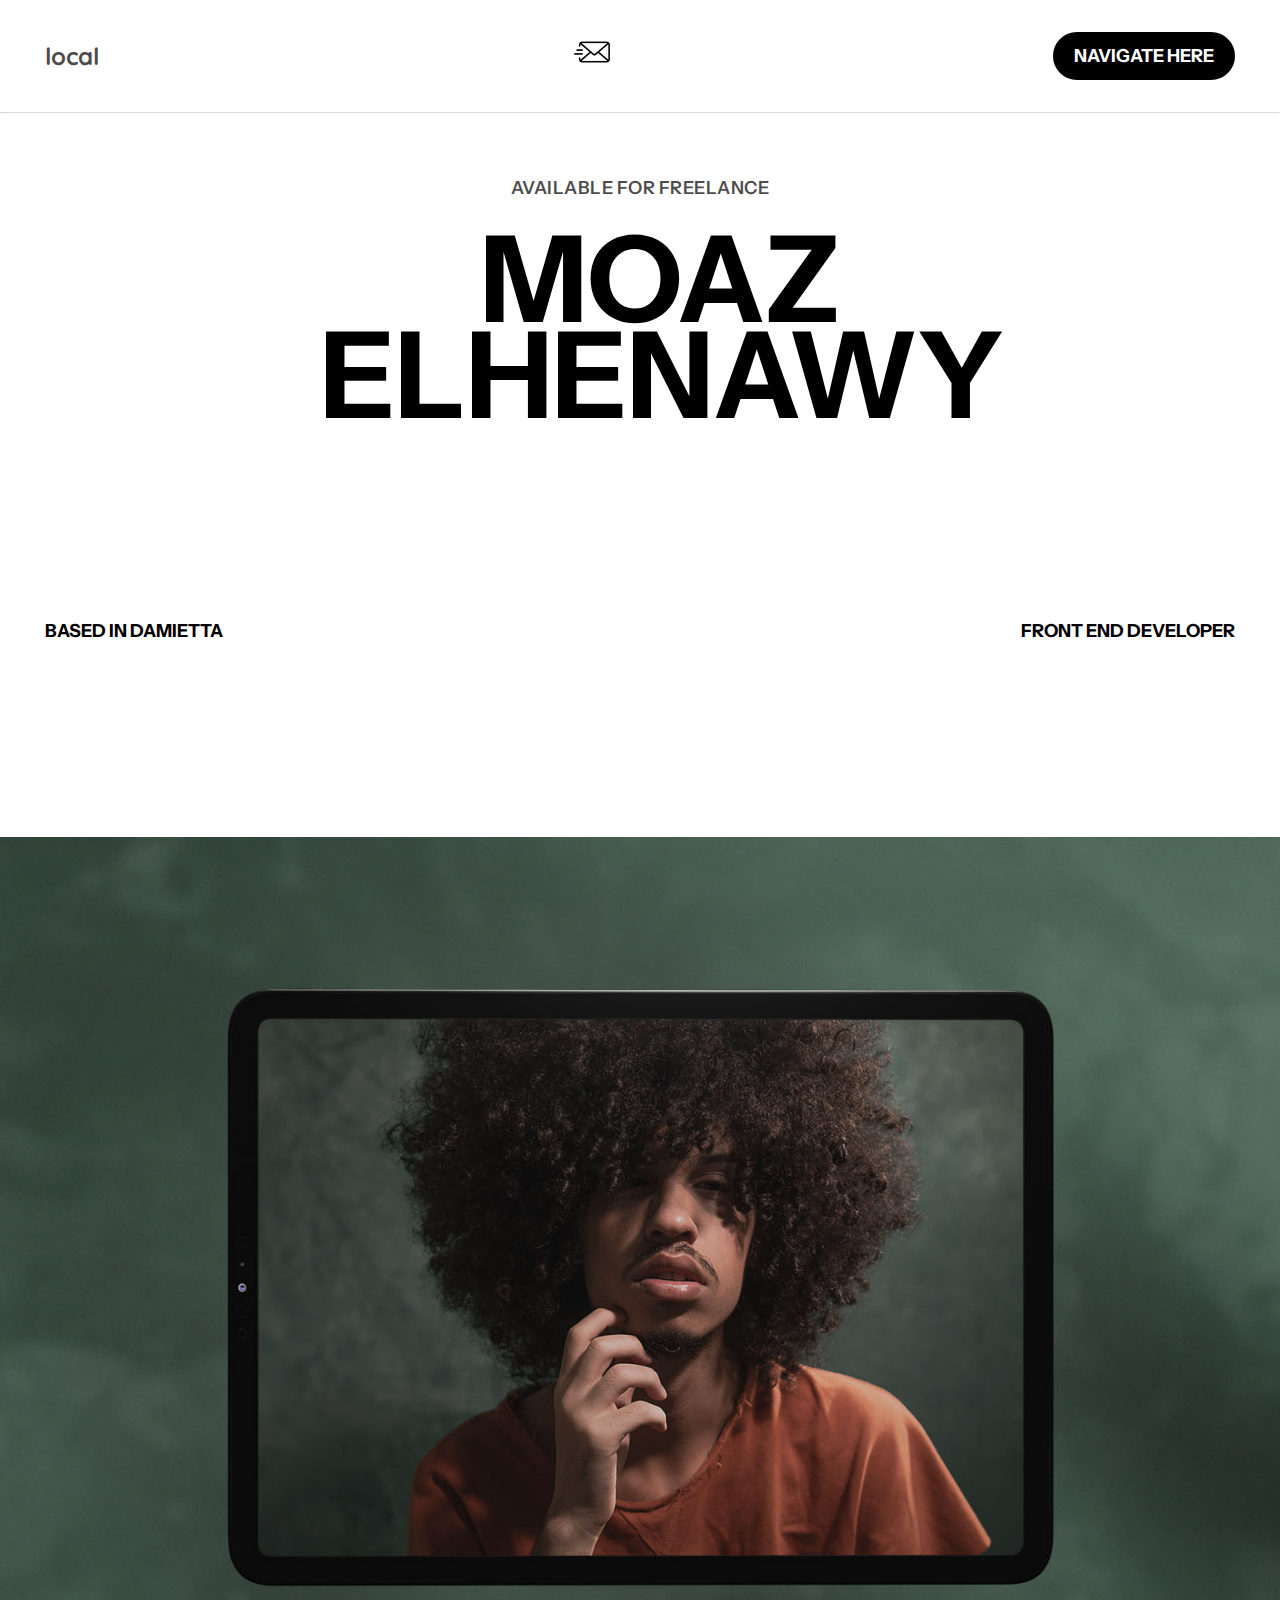
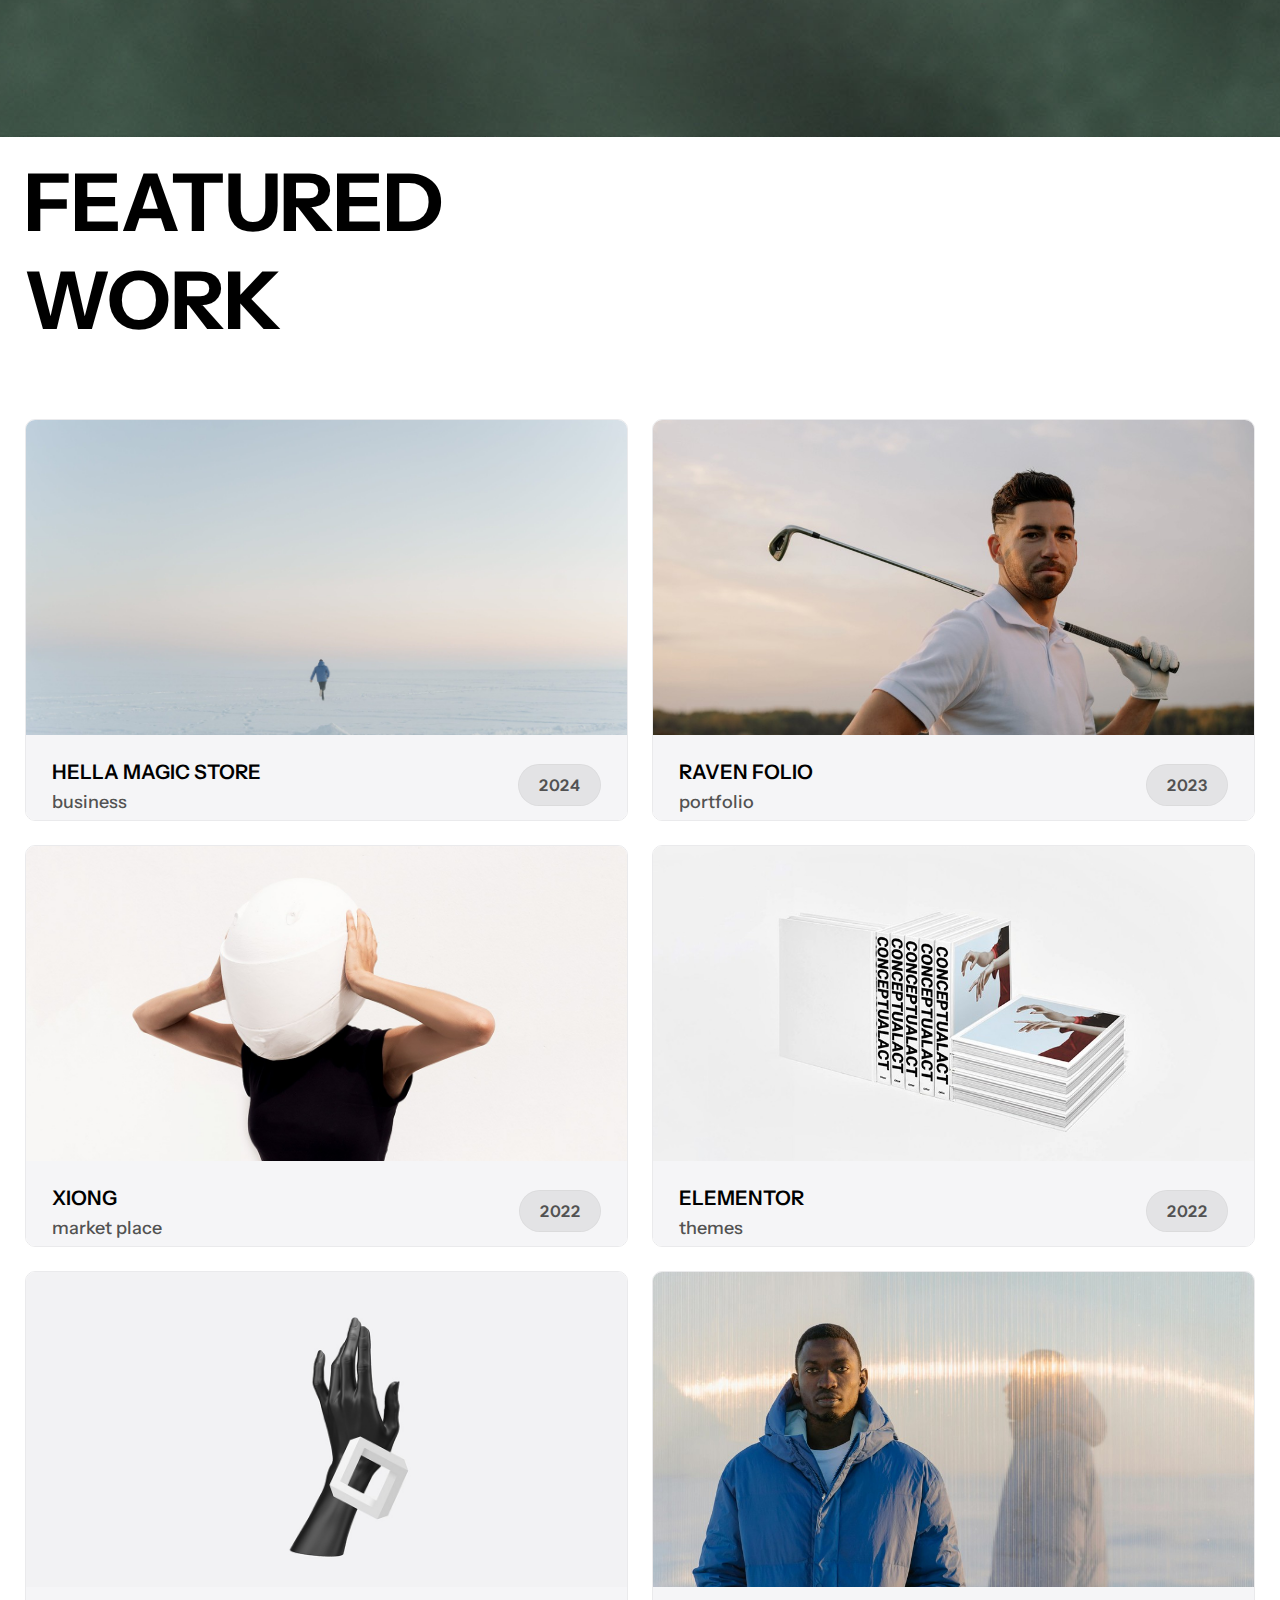
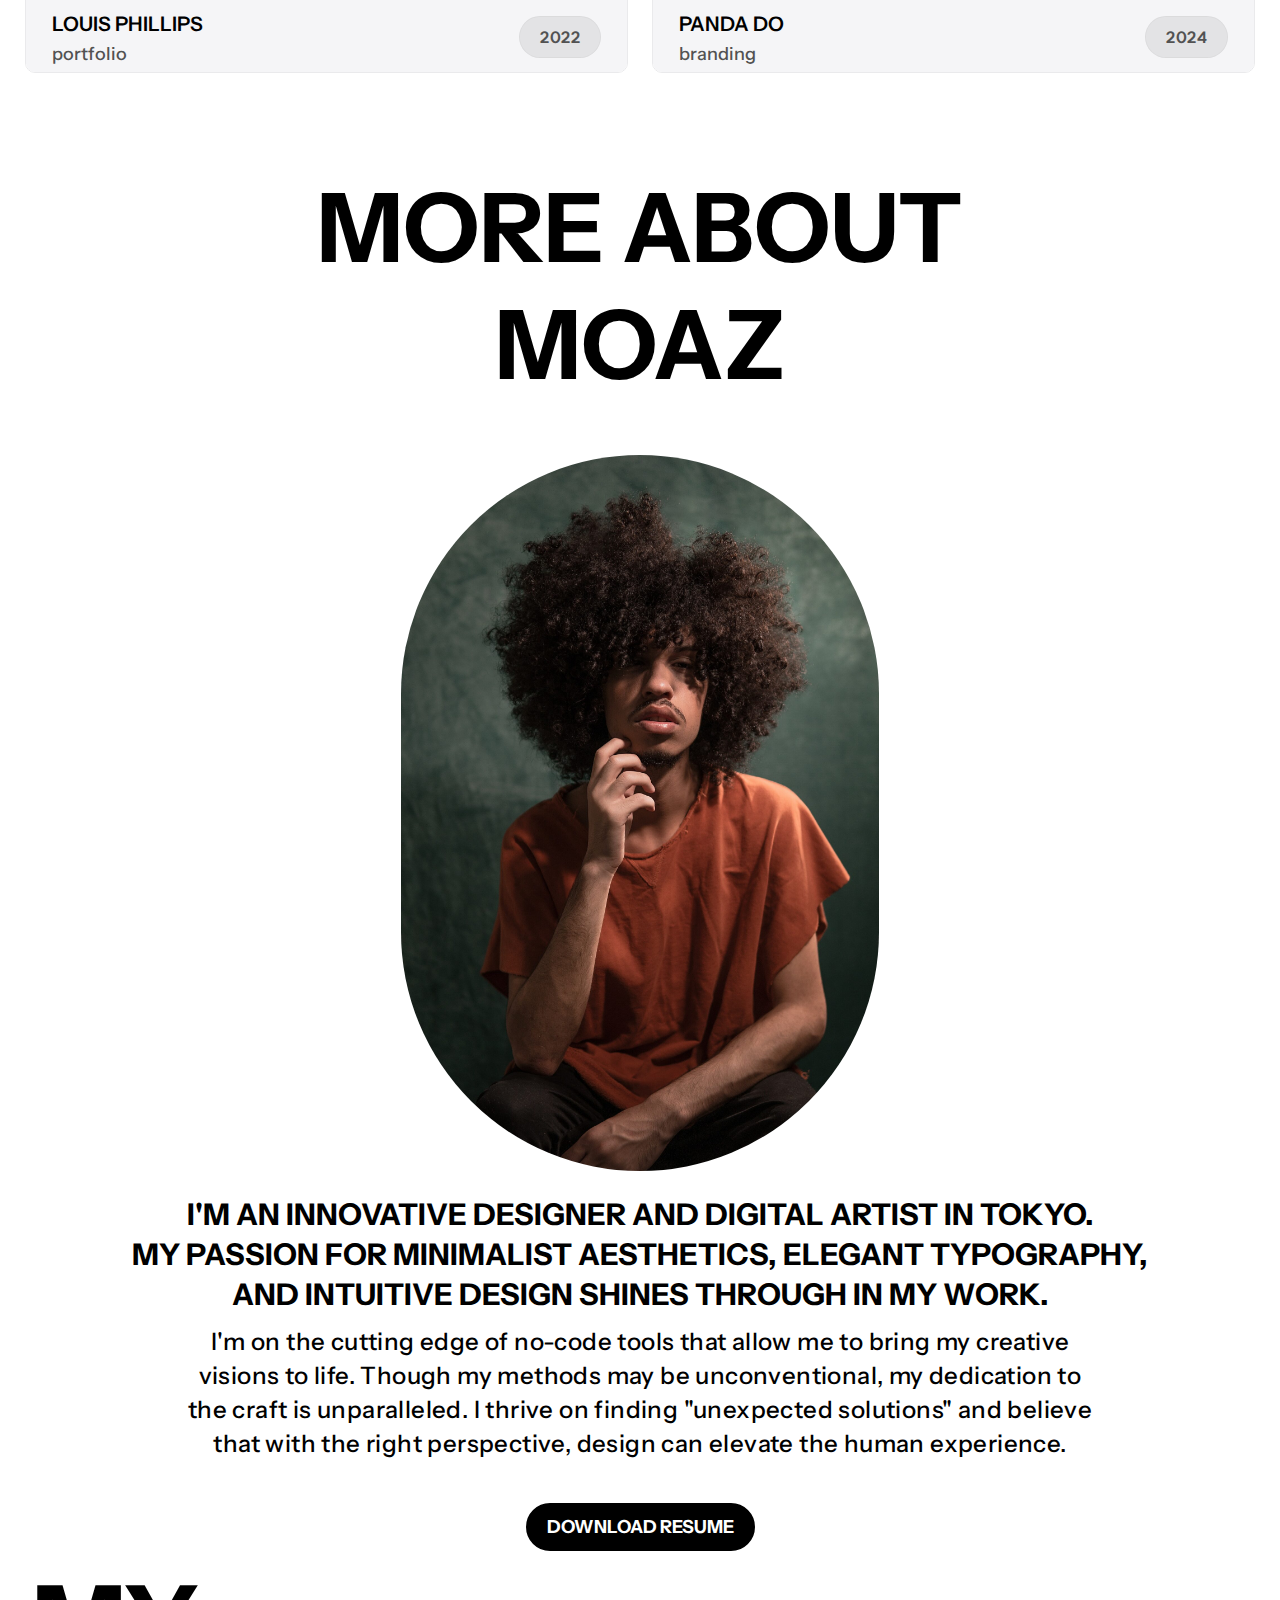
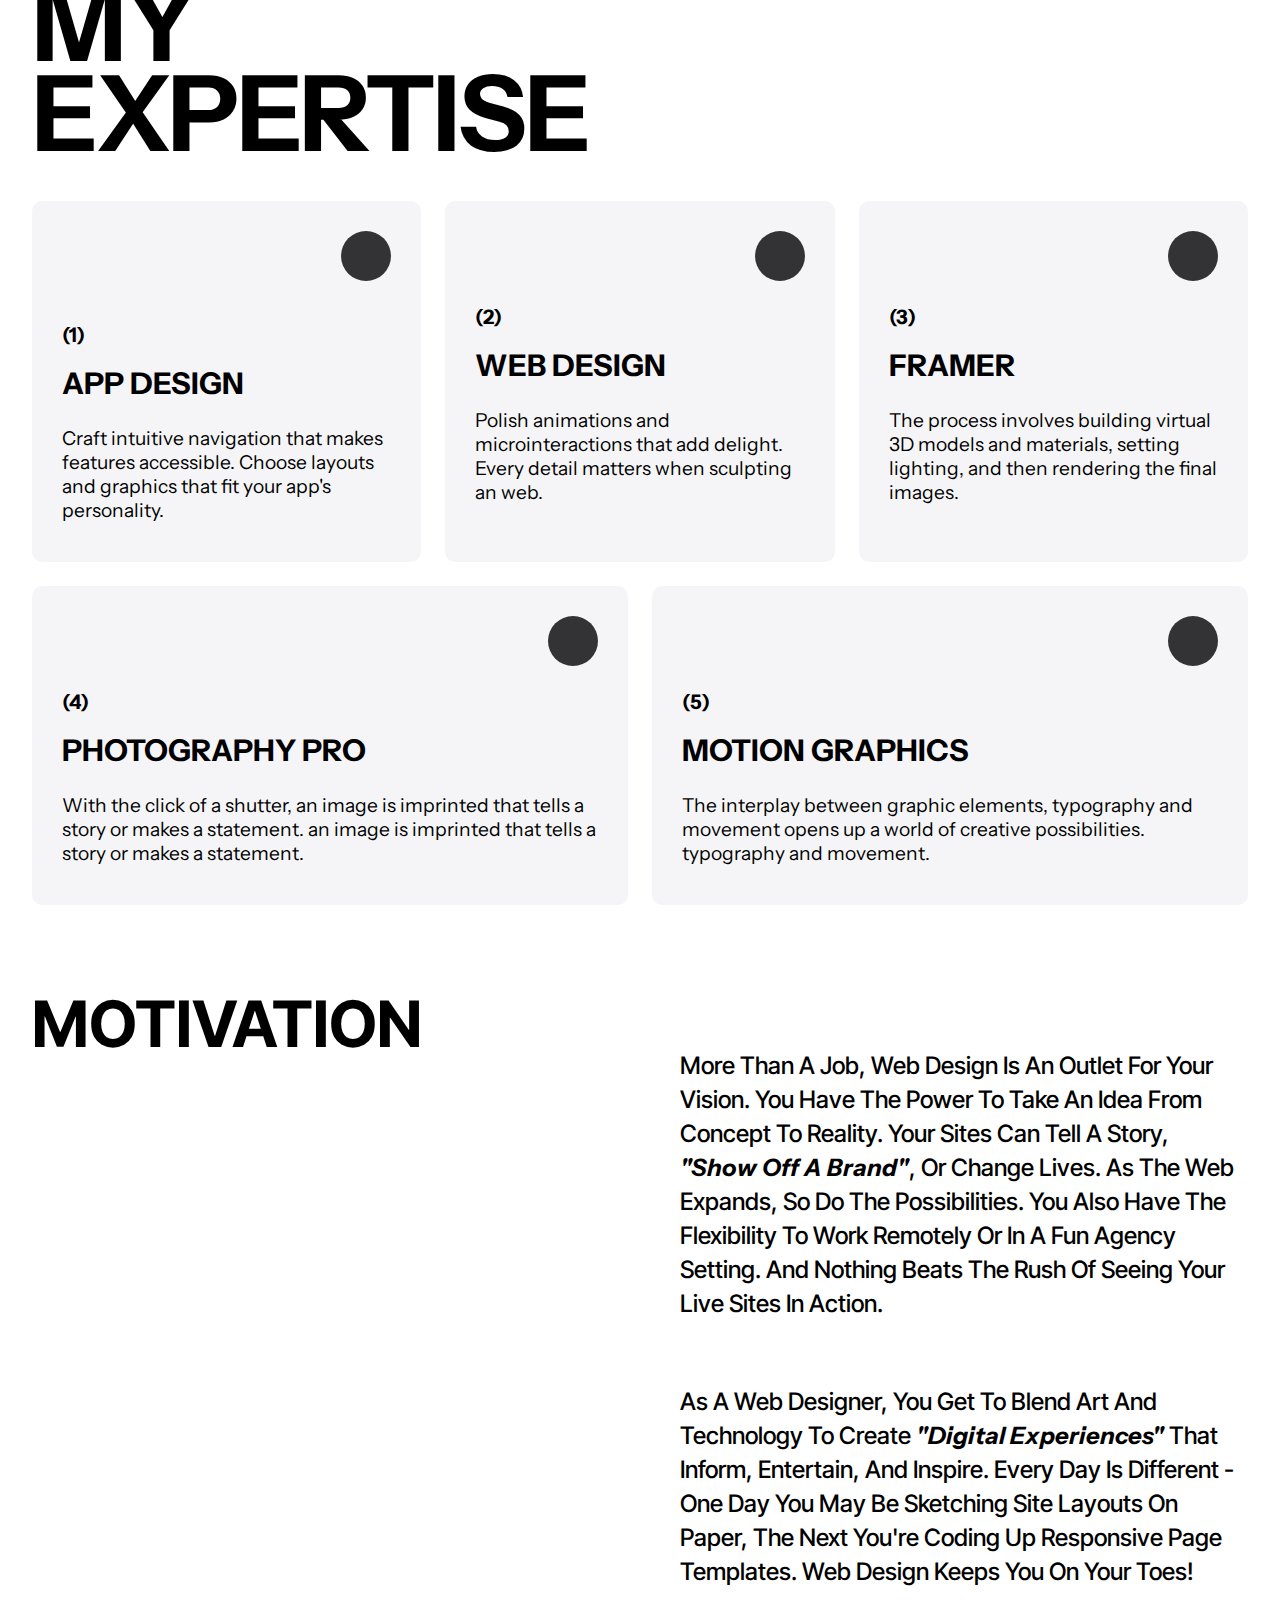
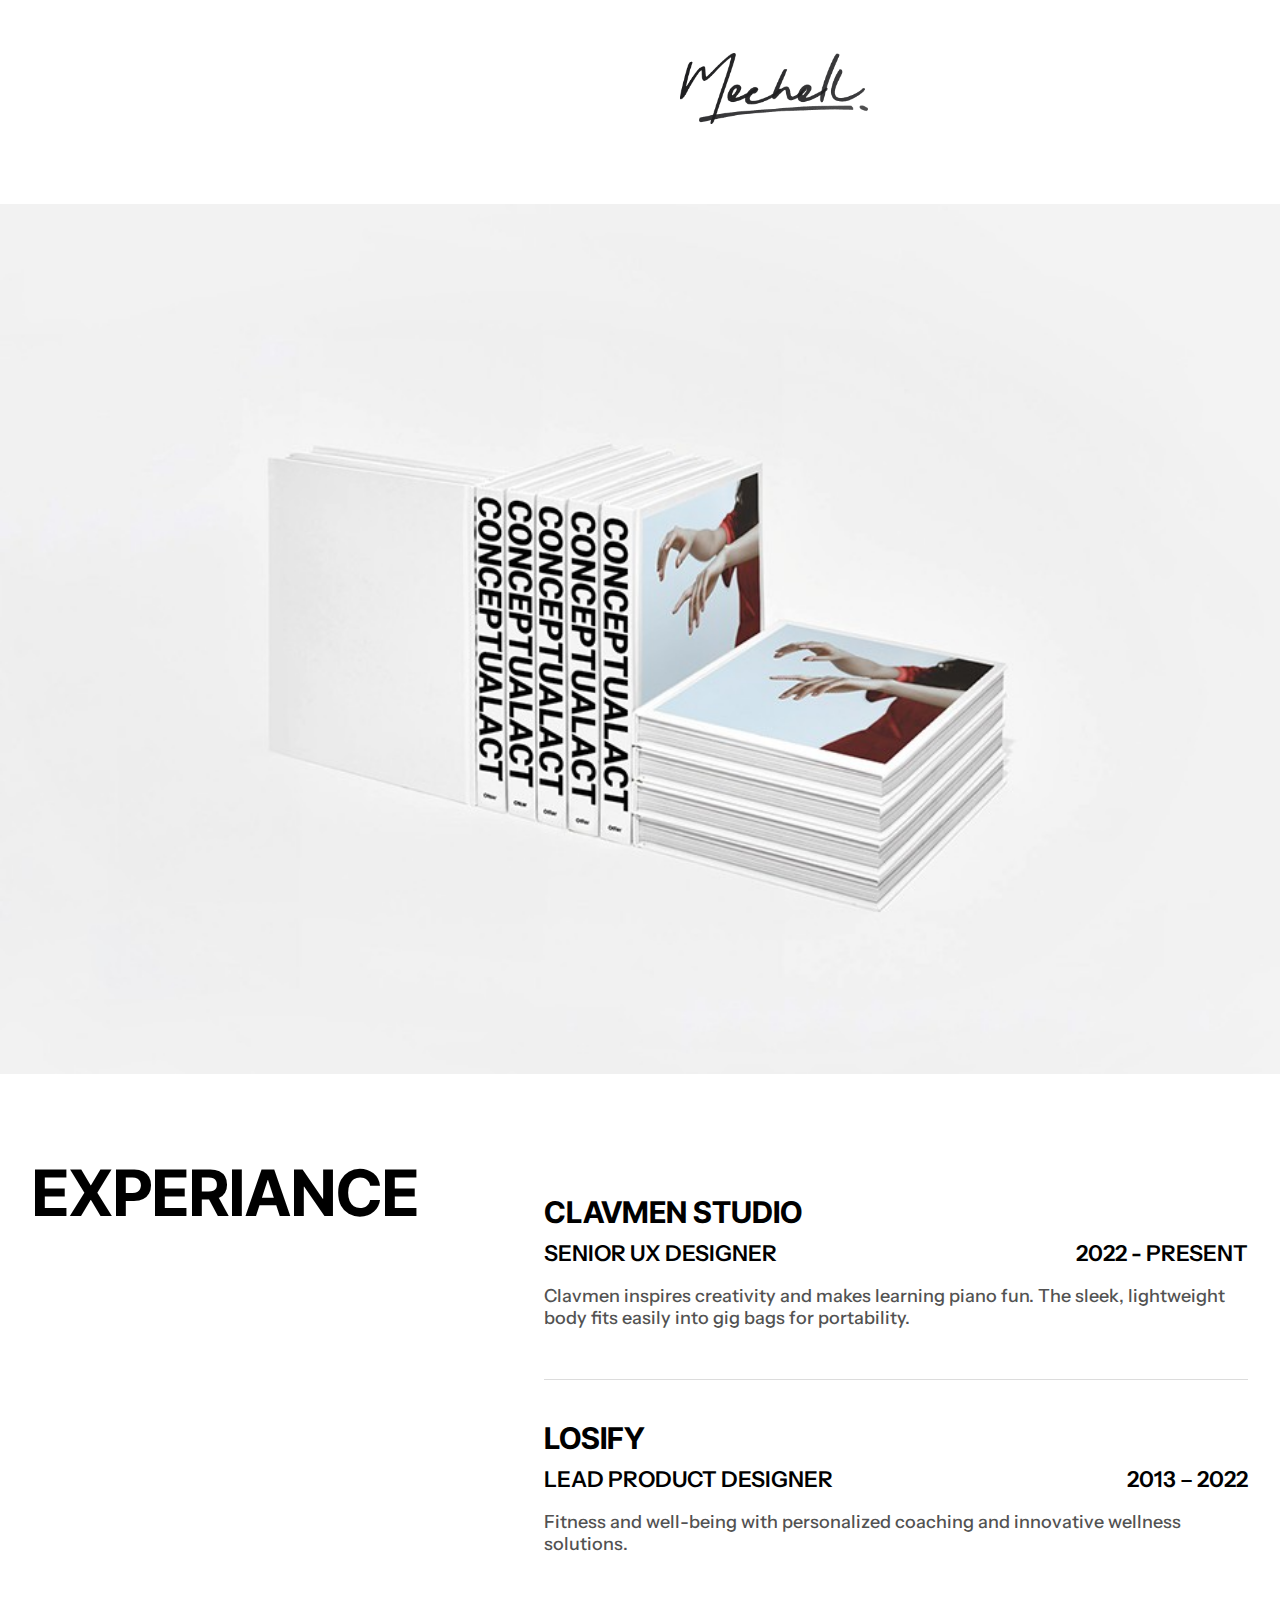
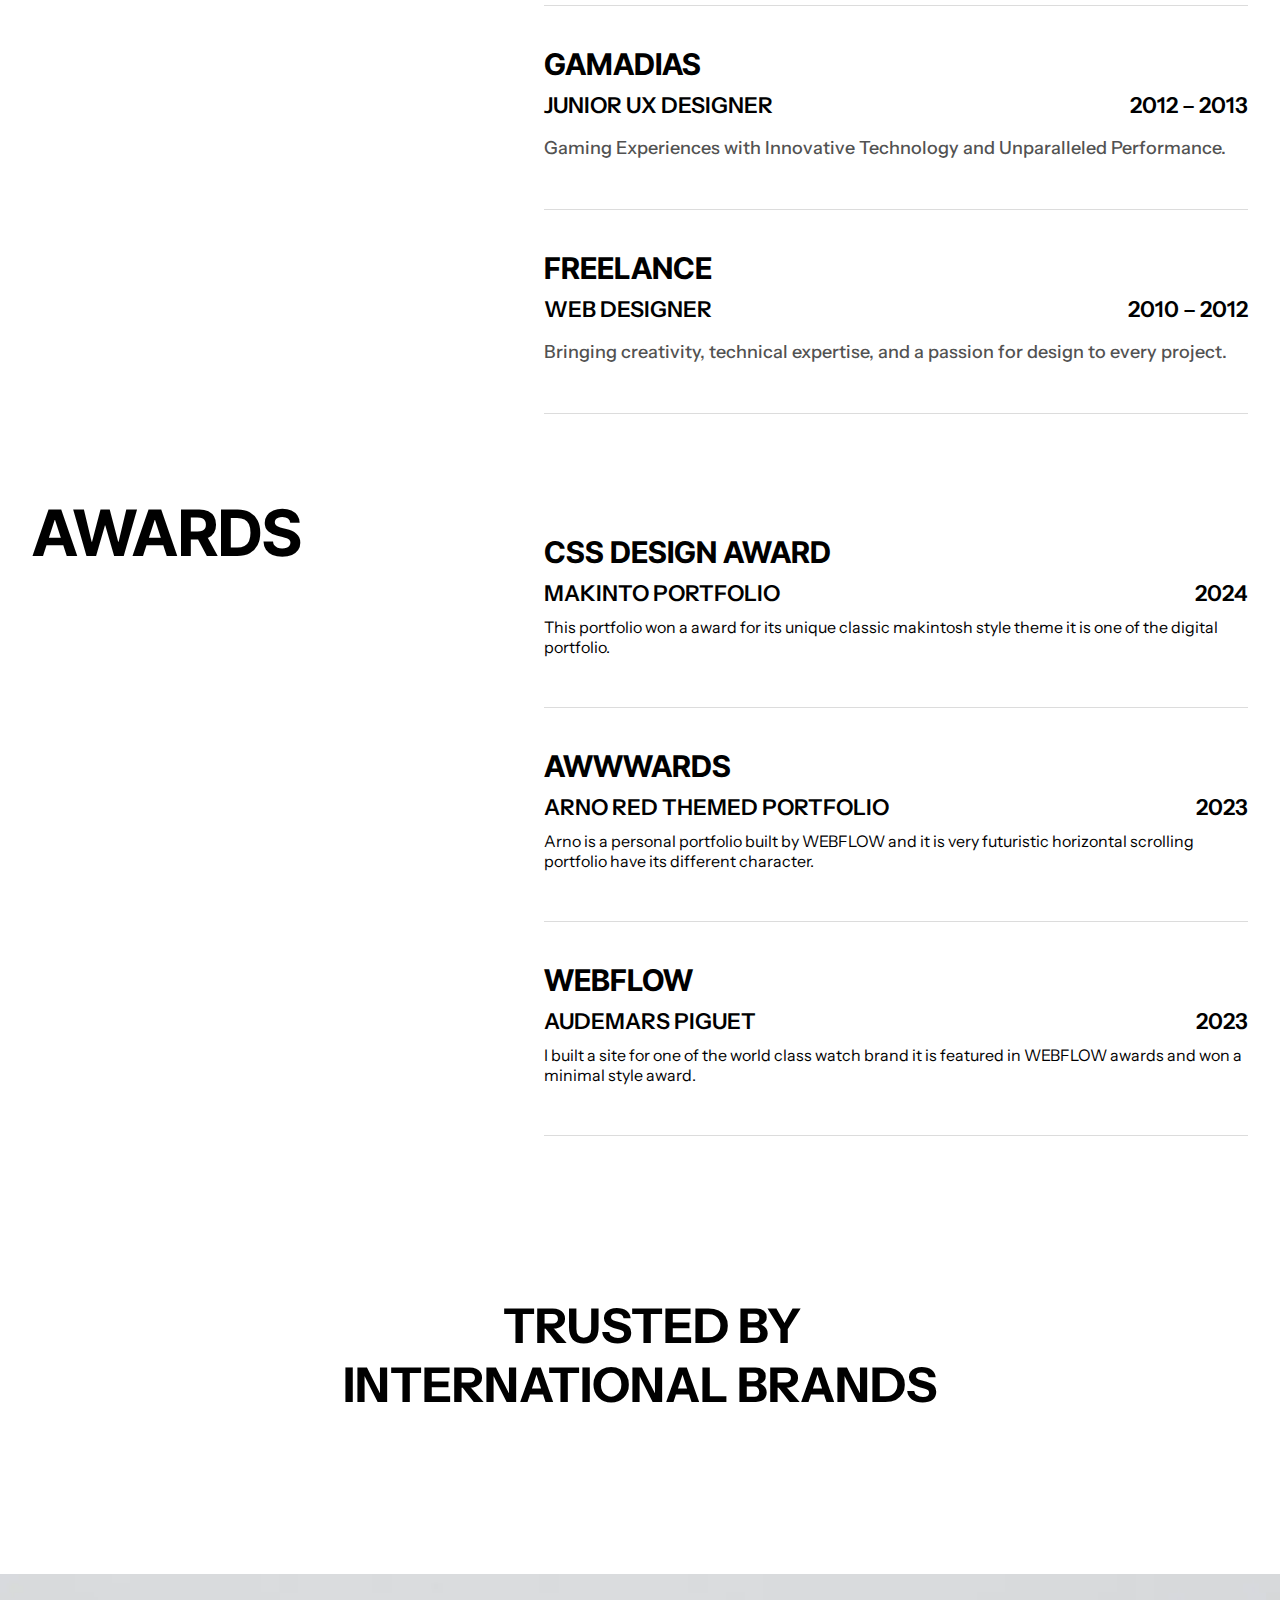
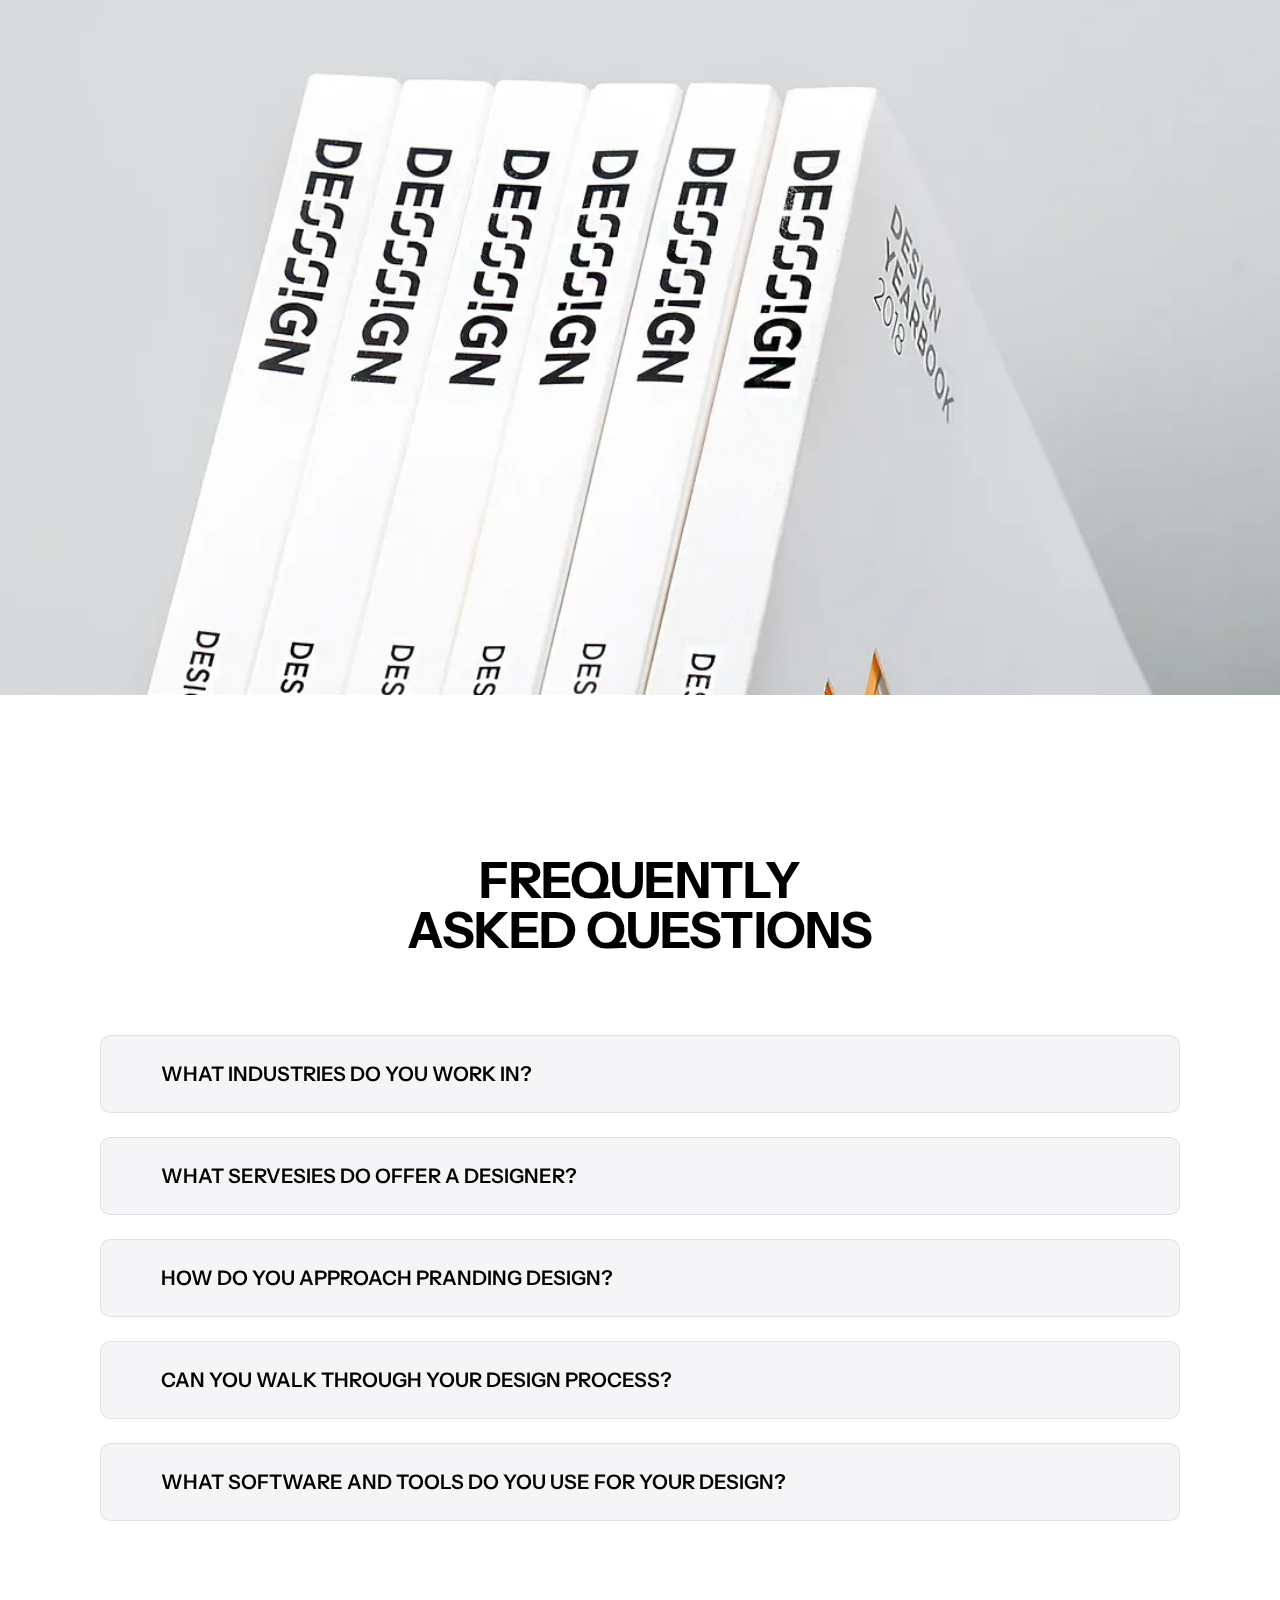
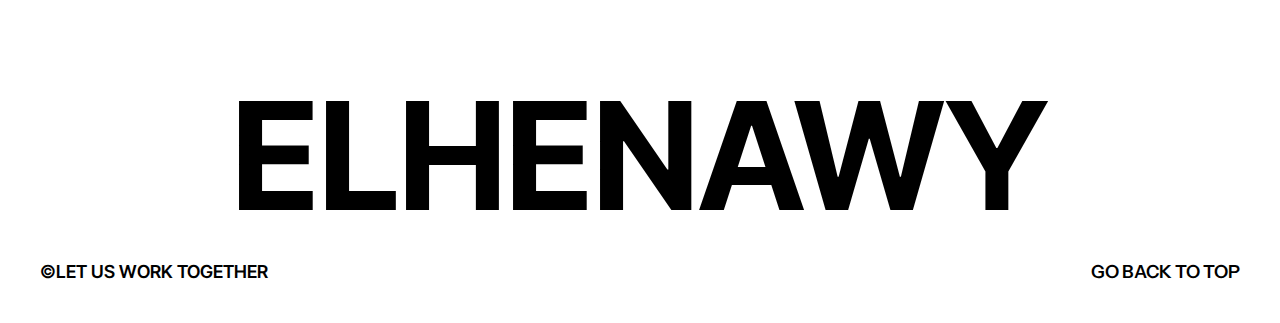
==== commit edd2186c: "last one" ====
--- a/index.html
+++ b/index.html
@@ -195,7 +195,6 @@
                             MY PASSION FOR MINIMALIST AESTHETICS, ELEGANT TYPOGRAPHY,
                             AND INTUITIVE DESIGN SHINES THROUGH IN MY WORK.
                         </h4>
-                            <br>
                         <h5>
                             I'm on the cutting edge of no-code tools that allow me to bring my creative visions to life. Though my methods may be unconventional, my dedication to the craft is unparalleled. I thrive on finding "unexpected solutions" and believe that with the right perspective, design can elevate the human experience.
                         </h5>
@@ -323,7 +322,7 @@
                                 <span>SENIOR UX DESIGNER</span>
                                 2022 - PRESENT
                             </h4>
-                            <p>Lorem ipsum dolor sit amet, consectetur adipisicing elit. Id dolorem voluptatem deserunt assumenda.</p>
+                            <p>Clavmen inspires creativity and makes learning piano fun. The sleek, lightweight body fits easily into gig bags for portability.</p>
                         </div>
                         <div class="box">
                             <div >LOSIFY</div>
@@ -331,7 +330,7 @@
                                 <span>LEAD PRODUCT DESIGNER</span>
                                 2013 – 2022
                             </h4>
-                            <p>Lorem ipsum dolor sit amet, consectetur adipisicing elit. Id dolorem voluptatem deserunt assumenda.</p>
+                            <p>Fitness and well-being with personalized coaching and innovative wellness solutions.</p>
                         </div>
                         <div class="box">
                             <div >GAMADIAS</div>
@@ -339,7 +338,7 @@
                                 <span>JUNIOR UX DESIGNER</span>
                                 2012 – 2013
                             </h4>
-                            <p>Lorem ipsum dolor sit amet, consectetur adipisicing elit. Id dolorem voluptatem deserunt assumenda.</p>
+                            <p>Gaming Experiences with Innovative Technology and Unparalleled Performance.</p>
                         </div>
                         <div class="box">
                             <div >FREELANCE</div>
@@ -347,7 +346,7 @@
                                 <span>WEB DESIGNER</span>
                                 2010 – 2012
                             </h4>
-                            <p>Lorem ipsum dolor sit amet, consectetur adipisicing elit. Id dolorem voluptatem deserunt assumenda.</p>
+                            <p>Bringing creativity, technical expertise, and a passion for design to every project.</p>
                         </div>
                     </div>
                 </div>
@@ -363,7 +362,7 @@
                         <div class="box">
                             <div >CSS DESIGN AWARD</div>
                             <h4>
-                                <span>CSS DESIGN AWARD</span>
+                                <span>MAKINTO PORTFOLIO</span>
                                 2024
                             </h4>
                             <p>This portfolio won a award for its unique classic makintosh style theme it is one of the digital portfolio.</p>
@@ -459,4 +458,5 @@
             </div>
         </section>
 </body>
-</html> +</html> 
+
--- a/main.css
+++ b/main.css
@@ -285,7 +285,7 @@
 
 .portfolio-section{
     background: #fff;
-    height: 226vh;
+    height: 100%;
 }
 
 .portfolio-section h1{
@@ -330,6 +330,9 @@
     object-fit: cover;
     transition: .5s;
     -webkit-transition: .5s;
+    -moz-transition: .5s;
+    -ms-transition: .5s;
+    -o-transition: .5s;
 }
 .lf-container{
     background: #f5f5f7;
@@ -373,7 +376,15 @@
 
 .more-about-me{
     background: #fff;
-    height: 200vh;
+    height: 100%;
+}
+.header{
+    display: flex;
+    flex-direction: column;
+    justify-content: center;
+    align-items: center;
+    text-align: center;
+    margin-top: 6rem;
 }
 .more-about-me .header p{
     display: flex;
@@ -400,23 +411,32 @@
     height: 100%;
 }
 .more-about-me .img-box img{
+    border-radius:40rem ;
+    -webkit-border-radius:40rem ;
+    -moz-border-radius:40rem ;
+    -ms-border-radius:40rem ;
+    -o-border-radius:40rem ;
     width: 100%;
     height: 100%;
 }
 .text-box h4{
-    margin-top: 3.25rem;
-padding-inline: 15rem;
-    display: flex;
-    flex-wrap: wrap;
-    justify-content: center;
+    font-weight: 700;
+    margin: 0;
     font-size: 30px;
+    letter-spacing: 0;
+    line-height: 40px;
 }
 .text-box h5{
-    padding-inline: 17rem;
-    display: flex;
-    flex-wrap: wrap;
-    justify-content: center;
-    font-size: 30px;
+    font-weight: 500;
+    font-size: 24px;
+    letter-spacing: 0.4px;
+    line-height: 34px;
+    margin: 0;
+    margin-top: 10px;
+    margin-bottom: 10px;
+    max-width: 922px;
+    margin-left: auto;
+    margin-right: auto;
 }
 .text-box button{
     text-decoration: none;
@@ -441,13 +461,9 @@
     background: white;
     color: black;
     transition: 1s;
-    -webkit-transition: 1s;
-    -moz-transition: 1s;
-    -ms-transition: 1s;
-    -o-transition: 1s;
 }
 .expertise{
-    height: 130vh;
+    height: 100%;
 }
 .expertise .left{
     padding-inline: 2rem;
@@ -527,17 +543,10 @@
 .expertise-box h4 p{
     font-size: 20px;
 }
-.experience-box p {
-    font-size: 20px;
-    letter-spacing: 0.5px;
-    margin: 0;
-    font-weight: 500;
-    line-height: 31px;
-    color: rgb(82, 82, 82);
-}
+
 
 .motivation{
-    height: 125vh;
+    height: 100%;
 }
 .motivation .motivation-container{
     display: flex;
@@ -587,7 +596,7 @@
 .motivation-container .right .box p{
     font-size:1.5rem;
     font-weight: 500;
-    text-transform: uppercase;
+    text-transform: capitalize;
     padding-top: 2rem;
     font-family: "Inter Tight", sans-serif;
     line-height: 34px;
@@ -606,9 +615,10 @@
 
 .work4{
     height: 100%;
-}
-
-.img-box img{
+    margin-top: 5rem;
+}
+
+.work4.img-box img{
     width: 100%;
     background-size: cover;
     background-position: center;
@@ -618,11 +628,11 @@
 }
 
 .experiance{
-    height: 145vh;
+    height: 100%;
 }
 .experiance .experiance-container{
     display: flex;
-    padding-top: 12rem;
+    margin-top: 5rem;
     padding-inline: 2rem;
     gap: 5rem;
 
@@ -630,7 +640,7 @@
 .experiance .experiance-container .left{
     position: sticky;
     top: 5rem;
-    width: 50%;
+    width: 43%;
     height: 100%;
     font-size: 4rem;
     font-weight: bold;
@@ -645,7 +655,7 @@
         justify-content: center;
 }
 .experiance .experiance-container .right{
-    width: 50%;
+    width: 70%;
     height: 100%;
     display: flex;
 
@@ -675,16 +685,18 @@
     font-weight: 600;
 }
 .experiance-container .right .box p{
-    /*margin-top: 1rem;
-    */font-size: 1rem;
+    color: rgb(82, 82, 82);
+    font-size: 18px;
+    font-weight: 500;
+    margin-top: 0.5rem;
 }  
 /* -------------------------------------- */
 .awards{
-    height: 145vh;
+    height:100%;
 }
 .awards .awards-container{
     display: flex;
-    padding-top: 12rem;
+    margin-top: 5rem;
     padding-inline: 2rem;
     gap: 5rem;
 
@@ -692,7 +704,7 @@
 .awards .awards-container .left{
     position: sticky;
     top: 5rem;
-    width: 50%;
+    width: 43%;
     height: 100%;
     font-size: 4rem;
     font-weight: bold;
@@ -707,7 +719,7 @@
         justify-content: center;
 }
 .awards .awards-container .right{
-    width: 50%;
+    width: 70%;
     height: 100%;
     display: flex;
 
@@ -782,7 +794,8 @@
 }
 
 .asked{
-    height: 100vh;
+    height: 100%;
+    margin-top: 5rem;
 }
 .first{
     display: flex;
@@ -821,6 +834,10 @@
     align-items: center;
     justify-content: space-between;
     padding-inline: 24px;
+    -webkit-border-radius: 10px;
+    -moz-border-radius: 10px;
+    -ms-border-radius: 10px;
+    -o-border-radius: 10px;
 }
 .according .right{
     padding: 24px 24px 24px 36px;
@@ -885,7 +902,7 @@
 .footer-area .footer-content a :hover{
     text-decoration:underline;
 }
-@media (max-width: 809px)  {
+@media (max-width: 480px)  {
     .main-section{
         height: 50vh;
     }
@@ -1107,9 +1124,11 @@
     -ms-transition: .5s;
     -o-transition: .5s;
 }
+
+
 .more-about-me{
     background: #fff;
-    height: 170vh;
+    height: 100%;
 }
 .more-about-me .header p{
     font-size: 40px;
@@ -1120,45 +1139,94 @@
 .more-about-me .header #more{
     margin-bottom: 10px;
 }
+.more-about-me .second{
+    display: flex;
+    flex-direction: column;
+    justify-content: center;
+    align-items: center;
+    text-align: center;
+}
 .more-about-me .img-box{
+    width: 316px;
     height: 516px;
-    margin-top: 6rem;
-    border-radius: 300px;
+    margin-top: 3.25rem;
+}
+.more-about-me .img-box .img{
+    width: 100%;
+    height: 100%;
+}
+.more-about-me .img-box img{
+    border-radius:40rem ;
+    -webkit-border-radius:40rem ;
+    -moz-border-radius:40rem ;
+    -ms-border-radius:40rem ;
+    -o-border-radius:40rem ;
+    width: 100%;
+    height: 100%;
 }
 .text-box h4{
-    margin-top: 3.25rem;
-    padding-inline: 2rem;
-    display: flex;
-    flex-wrap: wrap;
-    justify-content: center;
-    font-size: 24px;
-    line-height: 28px;
+    font-size: 25px;
+    font-weight: 700;
+    margin-top: 10px;
+    letter-spacing: 0;
+    line-height: 25px;
 }
 .text-box h5{
-    padding-inline: 2rem;
-    display: flex;
-    flex-wrap: wrap;
-    justify-content: center;
-    font-size: 24px;
-    line-height: 28px;
-}
+    font-weight: 0;
+    font-size: 0px;
+    letter-spacing: 0.4px;
+    line-height: 34px;
+    margin: 0;
+    margin-top: 0px;
+    margin-bottom: 0px;
+    max-width: 922px;
+    margin-left: auto;
+    margin-right: auto;
+}
+.text-box button{
+    text-decoration: none;
+    font-size: 18px;
+    color: #ffffff;
+    background: black;
+    display: inline-flex;
+    align-items: center;
+    border-radius: 40px;
+    text-transform: uppercase;
+    position: relative;
+    font-weight: 700;
+    line-height: 20px;
+    padding: 12px 19px;
+    overflow: hidden;
+    z-index: 1;
+    border: 2px solid black;
+    margin-top: 2rem;
+}
+.text-box button:hover{
+    cursor: pointer;
+    background: white;
+    color: black;
+    transition: 1s;
+}
+
+
+
 .expertise{
-    height:250vh;
+    height: 100%;
 }
 .expertise .left{
     padding-inline: 2rem;
-    padding-top: 0.5rem;
+    padding-top: 2rem;
 }
 .expertise .left span{
     font-size: 50px;
     letter-spacing: -2.3px;
-    line-height: 80px;
+    line-height: 0px;
     font-weight: 700;
     color: var(--dark);
     margin: 0;
     display: flex;
     flex-direction: column;
-    gap: 10px;
+    gap: 0px;
 }
 .expertise .left span h3{
     text-transform: uppercase;
@@ -1171,11 +1239,16 @@
     padding-inline: 2rem;
 
 }
-.expertise-list{
+.expertise-list1{
     display: grid;
     grid-template-columns: repeat(1, 1fr);
     gap: 24px;
     margin-bottom: 24px;
+}
+.expertise-list2{
+    display: grid;
+    grid-template-columns: repeat(1, 1fr);
+    gap: 24px;
 }
 .expertise-box{
     background: #f5f5f7;
@@ -1188,56 +1261,46 @@
     font-size: 1.2rem;
 }
 .expertise-box .btn{
-    display: flex;
-    align-items: center;
-    justify-content: flex-end;
-}
-.expertise-box .btn a{
-    width: 50px;
-    height: 50px;
-    flex: none;
-    display: flex;
-    align-items: center;
-    justify-content: center;
-    background: #333336;
-    border-radius: 50%;
-    font-size: 18px;
+    height: 0px;
+    visibility: hidden;
+    order: 1;
+    font-size: 0px;
 }
 .expertise-box h4{
     display: flex;
     flex-direction: column;
     gap: 18px;
 }
-.experience-box h4 > span {
-    letter-spacing: 2.4px;
-    font-size: 16px;
-    font-weight: 700;
-}
-.experience-box h4 > span:last-child {
+.expertise-box h4 span{
     font-size: 30px;
-    letter-spacing: -0.2px;
-    line-height: 26px;
-    margin: 0;
-    font-weight: 700;
-}
-.experience-box p {
+}
+.expertise-box h4 p{
     font-size: 20px;
-    letter-spacing: 0.5px;
-    margin: 0;
-    font-weight: 500;
-    line-height: 31px;
-    color: rgb(82, 82, 82);
-}
+}
+
+
 .motivation{
-    height: 170vh;
+    height: 100%;
+    margin-bottom: 4rem;
 }
 .motivation .motivation-container{
     display: block;
     unicode-bidi: isolate;
-    margin-left: 4rem;
-    width: 100%;
-
-}
+    margin-left: 0rem;
+    width: 100%;
+
+}
+.motivation .motivation-container .left{
+    position: block;
+    top: 0rem;
+    width: 50%;
+    height: 100%;
+    font-size: 2.5rem;
+    font-weight: bold;
+    text-transform: uppercase;
+    font-family: "Inter Tight", sans-serif;
+}
+
 .motivation .motivation-container .right{
     width:100%;
     height: 100%;
@@ -1245,10 +1308,10 @@
 
 }
 .motivation-container .right .box p{
-    font-size:1.5rem;
+    font-size:1.4rem;
     font-weight: 500;
-    text-transform: uppercase;
-    padding-top: 2rem;
+    text-transform:capitalize;
+    padding-top: 0rem;
     font-family: "Inter Tight", sans-serif;
     line-height: 34px;
     flex-wrap:nowrap;
@@ -1263,25 +1326,43 @@
     max-width: 188px;
     object-fit:fill;
 }
-.motivation .motivation-container .left{
-    position: block;
-    top: 0rem;
-    width: 50%;
-    height: 100%;
-    font-size: 2.25rem;
-    font-weight: bold;
-    text-transform: uppercase;
-    font-family: "Inter Tight", sans-serif;
-}
-
-
+
+
+.work4{
+    height: 100%;
+}
+.img-sec{
+    height: 100%;
+    display: flex;
+    padding-inline: 1rem;
+    gap: 4rem;
+}
+.work4 .img-box{
+    width: 100%;
+    height: 100%;
+    overflow: hidden;
+}
+.img-box img{
+    border-radius: 20px;
+    height: 100%;
+    width: 100%;
+    background-size: cover;
+    background-position: center;
+    background-repeat: no-repeat;
+    display: flex;
+    justify-content: center;
+    -webkit-border-radius: 20px;
+    -moz-border-radius: 20px;
+    -ms-border-radius: 20px;
+    -o-border-radius: 20px;
+}
 
 /* ------------------------------- */
 .experiance{
-    height: 145vh;
+    height: 100%;
 }
 .experiance .experiance-container{
-    display: flex;
+    display:block;
     padding-top: 0rem;
     padding-inline: 2rem;
     gap: 5rem;
@@ -1291,28 +1372,174 @@
     position: none;
     width: 100%;
     top: 5rem;
-    font-size: 2rem;
-    padding-left: 4rem;
+    font-size: 2.5rem;
+    padding-left: 0rem;
 }
 .box-container{
-    transform: translate(-5rem, 1rem);
-    -webkit-transform: translate(-5rem, 1rem);
-    -moz-transform: translate(-5rem, 1rem);
-    -ms-transform: translate(-5rem, 1rem);
-    -o-transform: translate(-5rem, 1rem);
+    transform: translate(0rem, 0rem);
+    -webkit-transform: translate(0rem, 0rem);
+    -moz-transform: translate(0rem, 0rem);
+    -ms-transform: translate(0rem, 0rem);
+    -o-transform: translate(0rem, 0rem);
 }
 .experiance-container .right .box h4{
     display: flex;
     flex-wrap: wrap;
     justify-content: space-between;
     text-transform: uppercase;
-    font-size: 22px;
+    font-size: 26px;
     font-weight: 600;
 }
 .experiance-container .right .box h4 span{
     padding-bottom: 10px;
 }
+.experiance-container .right .box p{
+    font-size: 20px;
+}
+
+
+.awards{
+    height:100%;
+    padding-top: 5rem;
+}
+.awards .awards-container{
+    display: block;
+    margin-top: 5rem;
+    padding-inline: 2rem;
+    gap: 5rem;
+
+}
+.awards .awards-container .left{
+    position: sticky;
+    top: 5rem;
+    width: 100%;
+    height: 100%;
+    font-size: 3rem;
+    font-weight: bold;
+    text-transform: uppercase;
+    font-family: "Inter Tight", sans-serif;
+}
+
+
+
+.awards .awards-container .right{
+    width: 100%;
+    height: 100%;
+    display: flex;
+
+}
+
+.awards-container .right .box div{
+    font-size: 25px;
+    font-weight:700;
+    text-transform: uppercase;
+    font-family: "Inter Tight", sans-serif;
+    padding-top: 40px;
+}
+.awards-container .right .box h4{
+    display: flex;
+    justify-content: space-between;
+    text-transform: uppercase;
+    font-size: 20px;
+    font-weight: 600;
+}
+.awards-container .right .box p{
+    font-size: 18px;
+} 
+.last{
+    display: flex;
+    justify-content: center;
+    align-items: center;
+    font-size: 29px;
+    font-weight: bold;
+    text-transform: uppercase;
+    font-family: "Inter Tight", sans-serif;
+    padding-top: 5rem;
+}
+.flex{
+    display: flex;
+    flex-direction: column;
+    transform: translate(10rem);
+    -webkit-transform: translate(10rem);
+    -moz-transform: translate(10rem);
+    -ms-transform: translate(10rem);
+    -o-transform: translate(10rem);
+}
+.flex p{
+    transform: translate(-5rem, 0px);
+    -webkit-transform: translate(-5rem, 0px);
+    -moz-transform: translate(-5rem, 0px);
+    -ms-transform: translate(-5rem, 0px);
+    -o-transform: translate(-5rem, 0px);
+}
+.flex span{
+    transform: translate(-10rem, 0px);
+    -webkit-transform: translate(-10rem, 0px);
+    -moz-transform: translate(-10rem, 0px);
+    -ms-transform: translate(-10rem, 0px);
+    -o-transform: translate(-10rem, 0px);
+}
+
+
+.asked{
+    height: 100%;
+    margin-top: 0rem;
+}
+.first{
+    display: flex;
+    align-items: center;
+    justify-content: center;
+    margin-bottom: 50px;
+}
+.first h3{
+    margin-top: 5rem;
+    font-size: 40px;
+    letter-spacing: -0.8px;
+    font-weight: 800;
+    line-height: 50px;
+    text-align: center;
+    display: flex;
+    align-items: center;
+    justify-content: center;
+    flex-direction: column;
+    text-transform: uppercase;
+} 
+.second{
+        padding: 0 20px;
+}
+.second .according{
+    cursor: pointer;
+    padding: 24px 24px 24px 36px;
+    background: rgb(245, 245, 247);
+    border-radius: 10px;
+    border: 1px solid rgba(0, 0, 0, 0.07) !important;
+    padding: 0;
+    overflow: hidden;
+    display: flex;
+    align-items: center;
+    justify-content: space-between;
+    padding-inline: 24px;
+    -webkit-border-radius: 10px;
+    -moz-border-radius: 10px;
+    -ms-border-radius: 10px;
+    -o-border-radius: 10px;
+}
+.according .right{
+    font-size: 20px;
+    line-height: 28px;
+    font-weight: 800;
+}
+.according .left{
+    font-size: 20px;
+    color: #525252;
+}
+
+/* --------------------- */
 .footer-area {
     visibility: hidden;
 }
+}
+
+@media (max-width: 768px) {
+    
 }